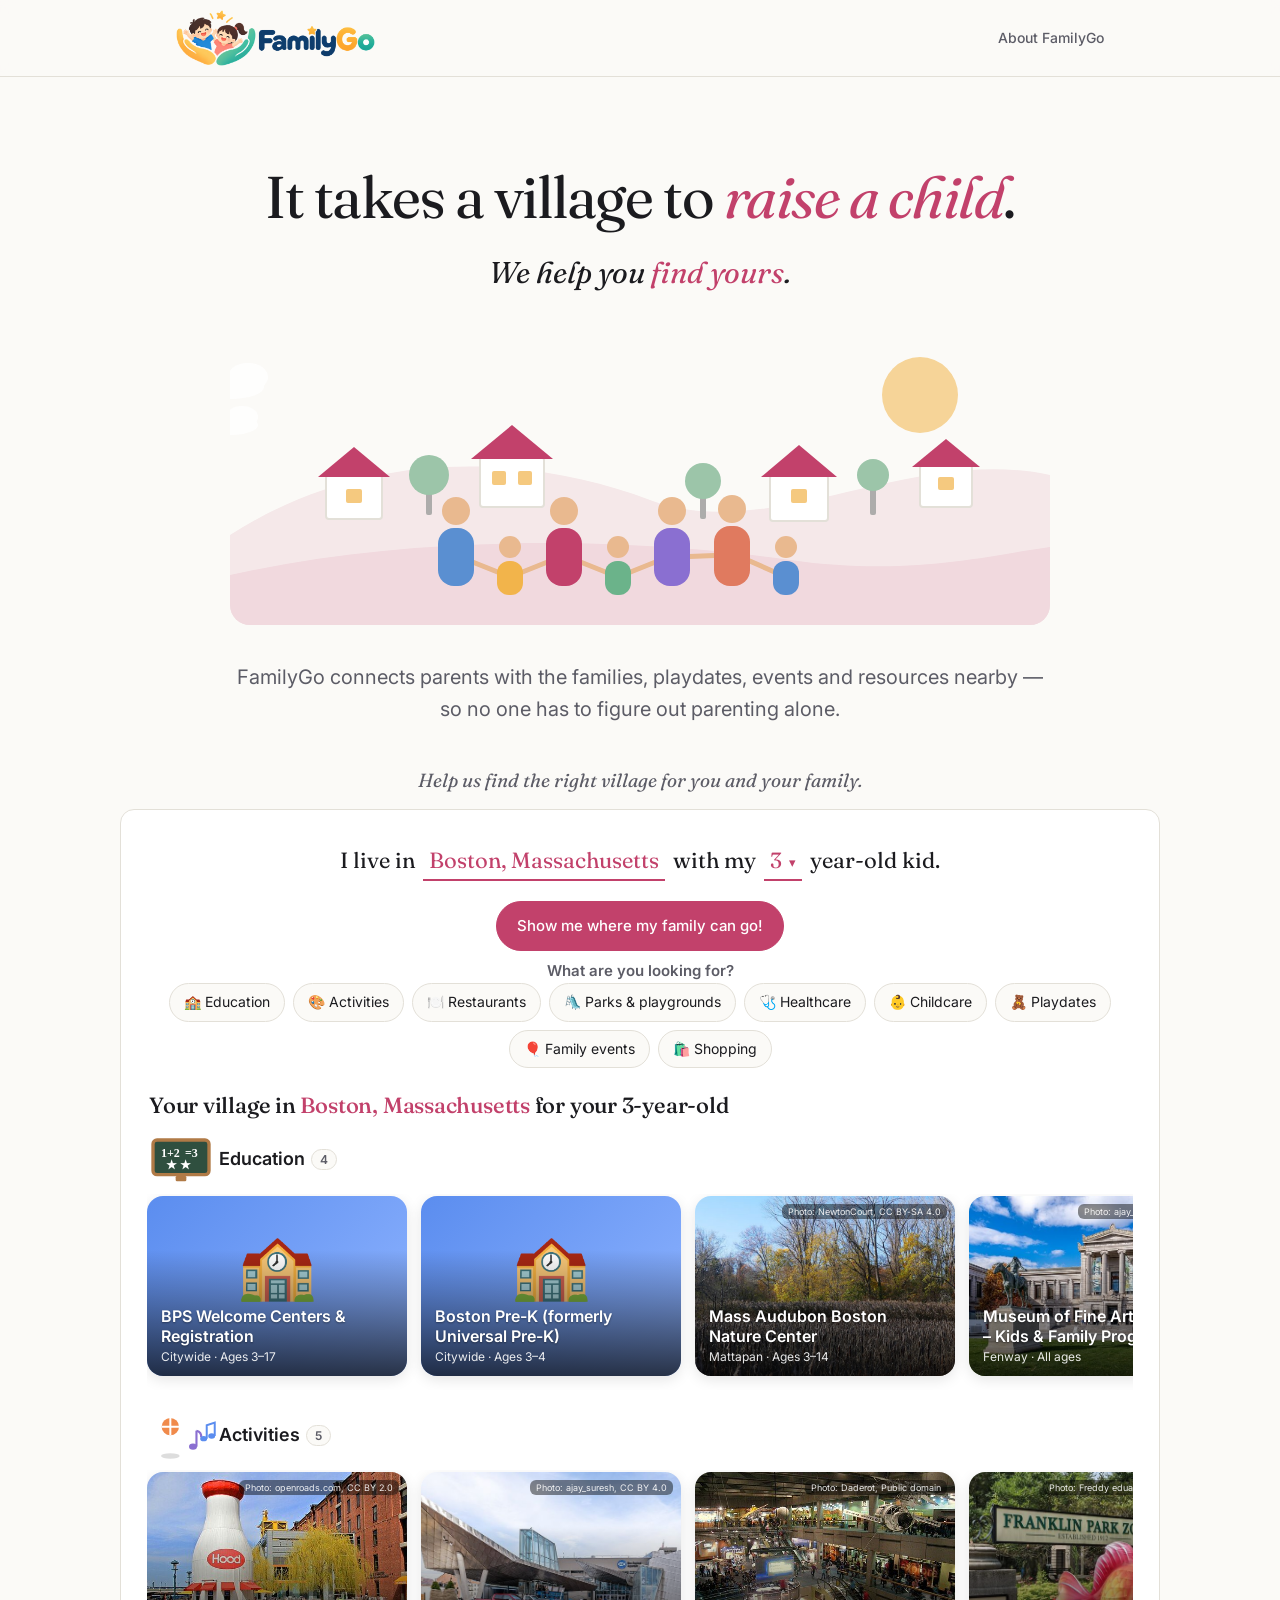
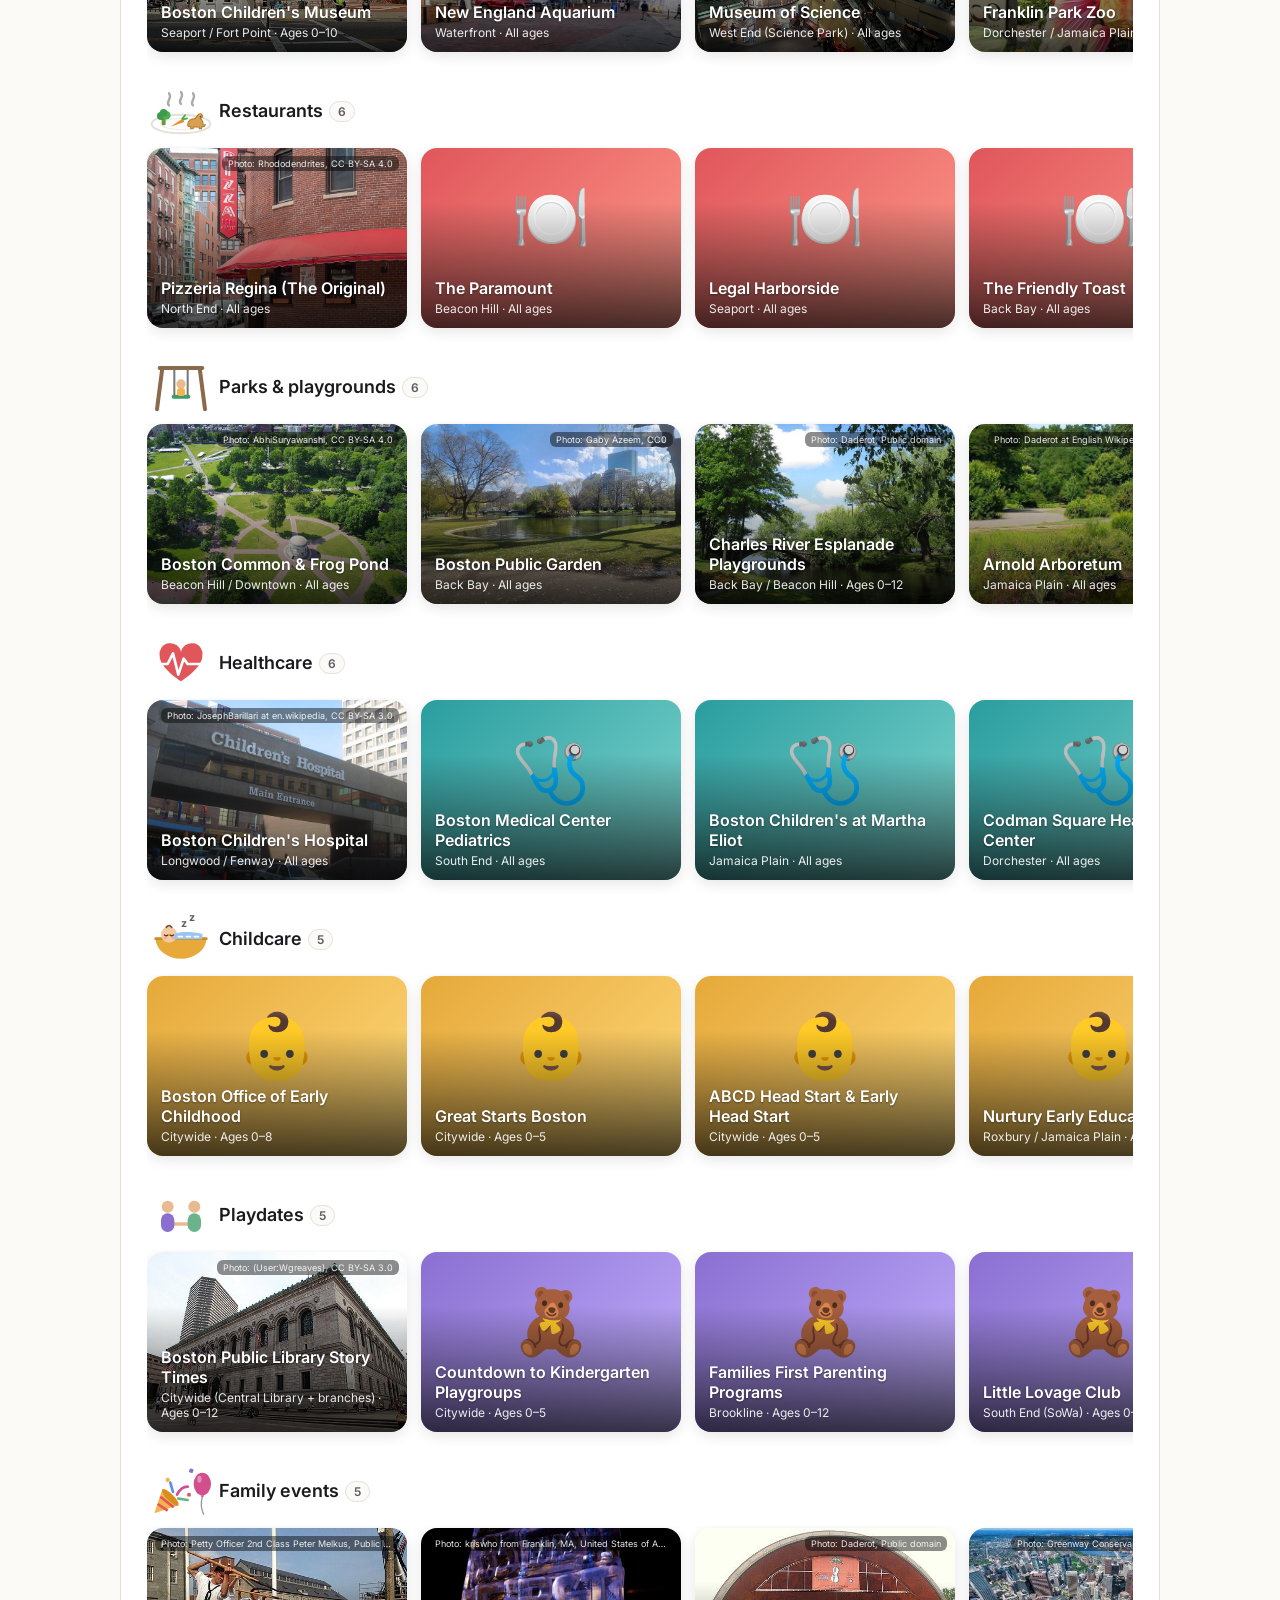
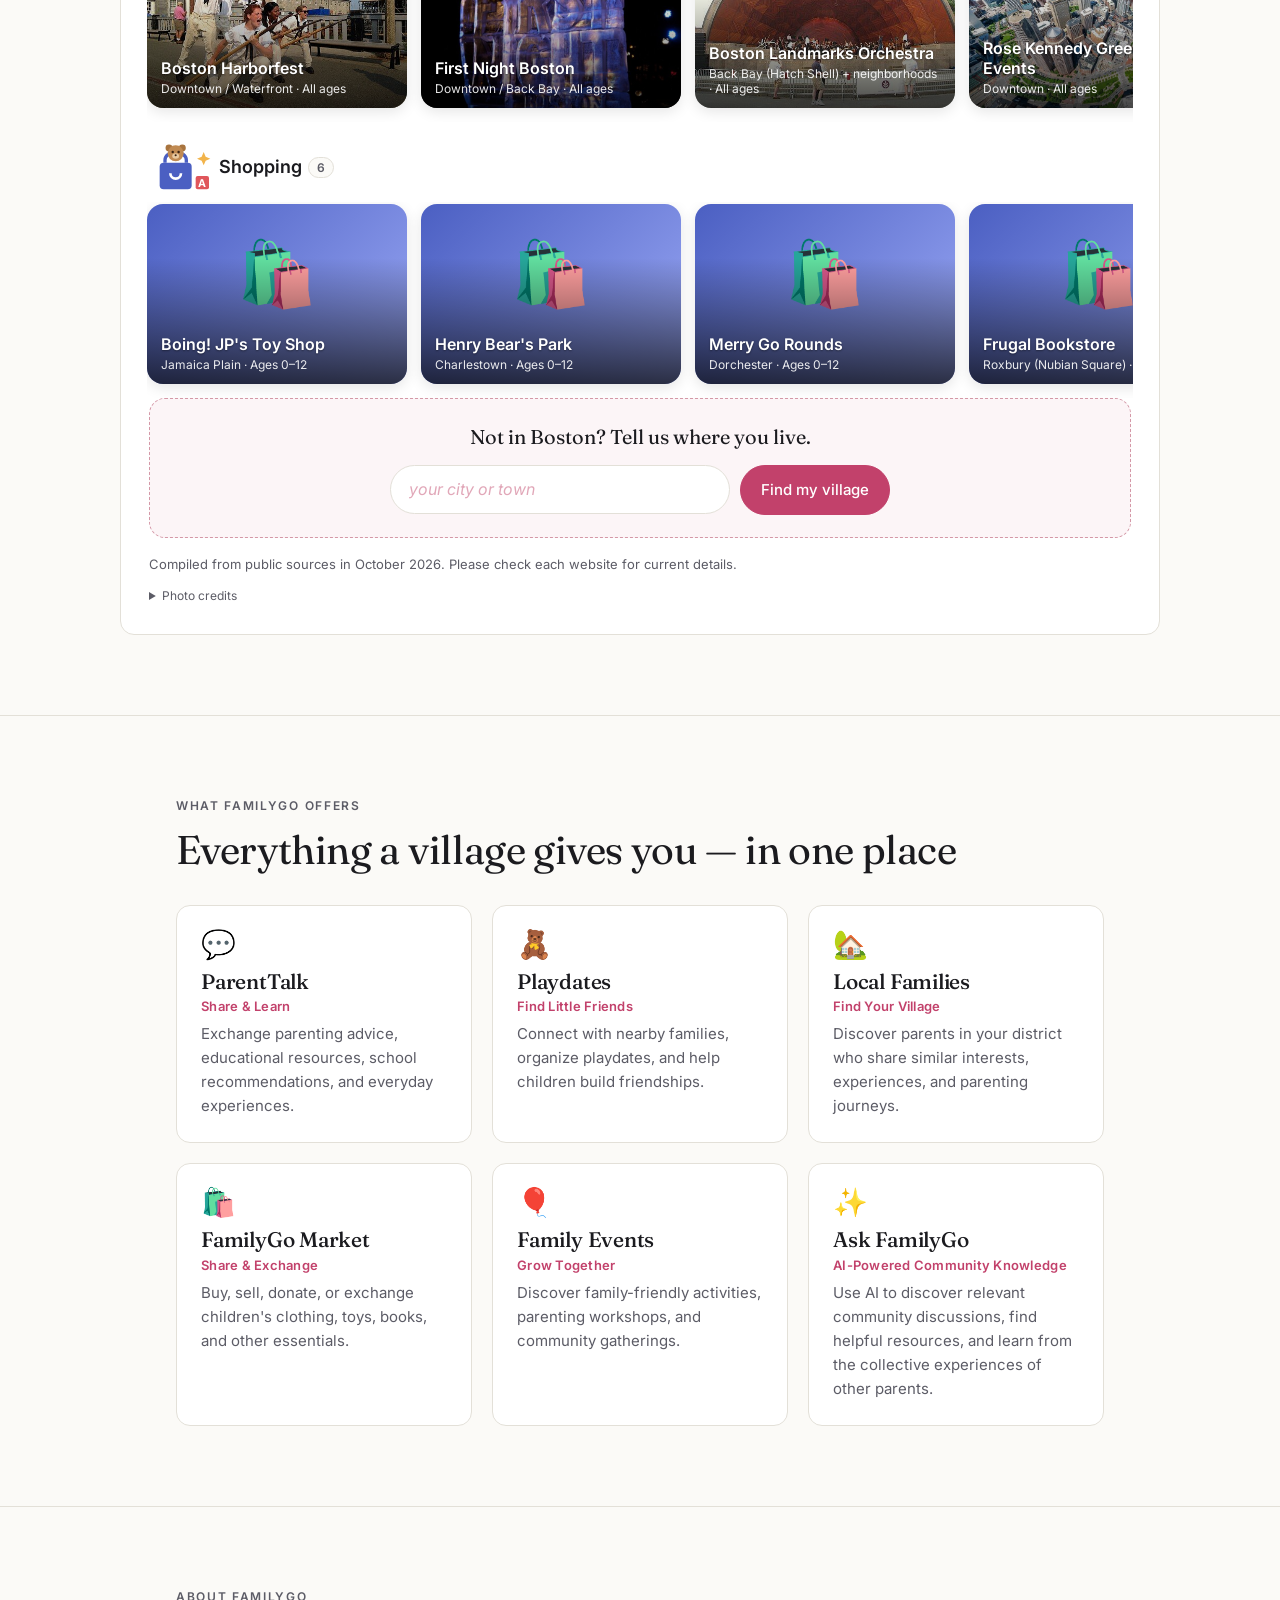
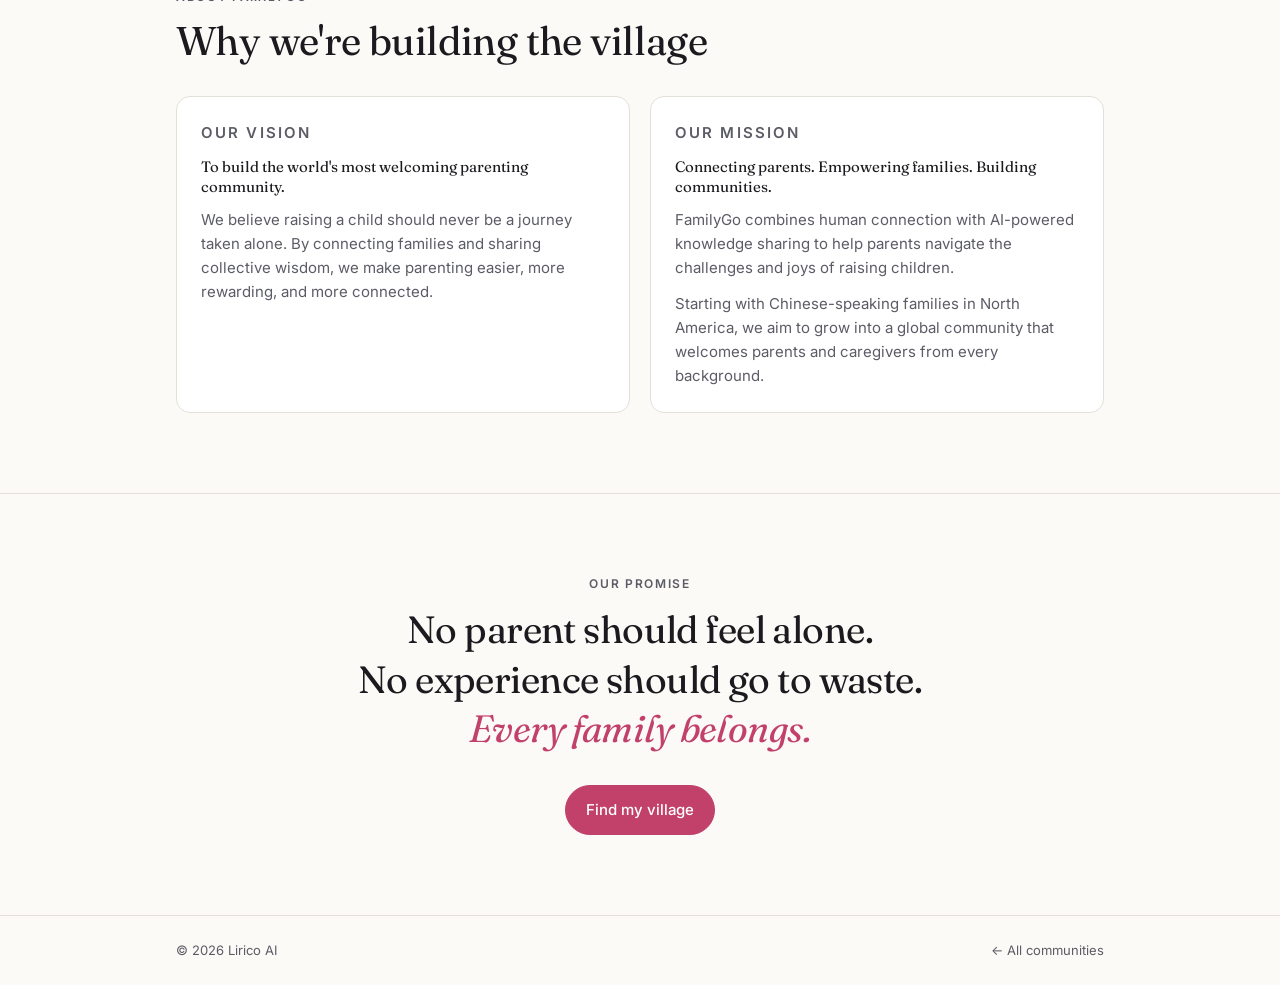
==== familygo.html @ 14790180 "update" ====
<!doctype html>
<html lang="en">
<head>
  <meta charset="utf-8">
  <meta name="viewport" content="width=device-width, initial-scale=1">
  <title>FamilyGo</title>
  <meta name="description" content="FamilyGo — it takes a village to raise a child. We help you find yours. Tell us your district and we'll show you every option nearby.">
  <link rel="preconnect" href="https://fonts.googleapis.com">
  <link rel="preconnect" href="https://fonts.gstatic.com" crossorigin>
  <link href="https://fonts.googleapis.com/css2?family=Fraunces:ital,opsz,wght@0,9..144,400;0,9..144,500;1,9..144,400&family=Inter:wght@400;500;600&display=swap" rel="stylesheet">
  <link rel="stylesheet" href="community.css">
  <style>
    :root { --accent: #c2416b; }
    @media (prefers-color-scheme: dark) { :root:not([data-theme="light"]) { --accent: #ff8fb1; } }
    :root[data-theme="dark"] { --accent: #ff8fb1; }

    /* FamilyGo logo is full color: no dark-mode invert; sit it on a light chip instead */
    .logo img { height: 56px; filter: none !important; }
    header .wrap { min-height: 76px; }
    @media (prefers-color-scheme: dark) {
      :root:not([data-theme="light"]) .logo img { background: #fbfaf7; border-radius: 10px; padding: 4px 8px; }
    }
    :root[data-theme="dark"] .logo img { background: #fbfaf7; border-radius: 10px; padding: 4px 8px; }

    .hero .wrap { max-width: 1100px; }
    .hero h1 { font-size: clamp(34px, 4.6vw, 62px); text-wrap: balance; }
    @media (min-width: 900px) { .hero h1 { white-space: nowrap; } }

    /* Original illustration: a village of families */
    .village { display: block; width: 100%; max-width: 820px; height: auto; margin: 8px auto 36px; border-radius: 20px; }
    .village .hill-back { fill: color-mix(in srgb, var(--accent) 10%, var(--bg)); }
    .village .hill-front { fill: color-mix(in srgb, var(--accent) 18%, var(--bg)); }
    .village .sun { fill: color-mix(in srgb, #f2b44b 55%, var(--bg)); }
    .village .wall { fill: var(--surface); stroke: var(--border); stroke-width: 2; }
    .village .roof { fill: var(--accent); }
    .village .window { fill: color-mix(in srgb, #f2b44b 70%, var(--bg)); }
    .village .trunk { fill: color-mix(in srgb, var(--text) 35%, var(--bg)); }
    .village .leaf { fill: color-mix(in srgb, #4f9a6a 55%, var(--bg)); }
    .village .skin { fill: #e9b98f; }
    .village .hand { stroke: #e9b98f; stroke-width: 5; stroke-linecap: round; fill: none; }
    .village .cloud { fill: var(--surface); opacity: .85; }

    /* Village animations */
    @media (prefers-reduced-motion: no-preference) {
      .village .person { animation: hop 2.8s ease-in-out infinite; animation-delay: calc(var(--i) * .18s); }
      .village .person.kid { animation-name: hop-kid; }
      .village .tree { transform-box: fill-box; transform-origin: 50% 100%; animation: sway 4s ease-in-out infinite alternate; animation-delay: var(--delay); }
      .village .sun { transform-box: fill-box; transform-origin: center; animation: glow 5s ease-in-out infinite alternate; }
      .village .cloud { animation: drift var(--dur) linear infinite; animation-delay: var(--delay); }
      .village .window { animation: twinkle 3.6s ease-in-out infinite; animation-delay: var(--delay); }
    }
    @keyframes hop     { 0%, 30%, 100% { transform: translateY(0); } 15% { transform: translateY(-6px); } }
    @keyframes hop-kid { 0%, 30%, 100% { transform: translateY(0); } 15% { transform: translateY(-10px); } }
    @keyframes sway    { from { transform: rotate(-3deg); } to { transform: rotate(3deg); } }
    @keyframes glow    { from { transform: scale(1); } to { transform: scale(1.08); } }
    @keyframes drift   { from { transform: translateX(880px); } to { transform: translateX(-60px); } }
    @keyframes twinkle { 0%, 100% { opacity: 1; } 50% { opacity: .55; } }
    .sub { font-style: italic; font-size: clamp(22px, 2.8vw, 30px); margin: 0 0 28px; }
    .sub em { color: var(--accent); }
    /* Lede breaks at the dash on wide screens, balanced wrapping on narrow ones */
    .hero .lede { max-width: none; }
    .hero .lede .line { display: block; }
    @media (min-width: 1000px) { .hero .lede .line { white-space: nowrap; } }
    @media (max-width: 999px) { .hero .lede { max-width: 36em; } .hero .lede .line { display: inline; } }

    /* District finder */
    #district { max-width: 1040px; margin: 40px auto 0; }
    .ask { font-style: italic; font-size: 19px; color: var(--muted); margin: 0 0 14px; }
    .finder { padding: 28px; text-align: left; }
    .finder form { text-align: center; margin: 0 0 8px; }
    /* "I live in ___ with my ___ year-old kid." */
    .sentence {
      display: flex; flex-wrap: wrap; justify-content: center; align-items: baseline; gap: 4px 8px;
      font-family: Fraunces, Georgia, serif; font-size: clamp(18px, 2vw, 22px); line-height: 1.7; margin: 4px 0 20px;
    }
    .sentence label { cursor: pointer; }
    .phrase { display: inline-flex; align-items: baseline; gap: 8px; white-space: nowrap; }
    .combo { position: relative; display: inline-block; max-width: 100%; }
    .finder input, .age-pick select {
      font: inherit; color: var(--accent); background: transparent; border: 0; border-bottom: 2px solid var(--accent);
      border-radius: 0; outline: none; padding: 0 6px; field-sizing: content; /* grow with the text where supported */
    }
    .finder input { min-width: 6ch; max-width: 100%; width: 9ch; text-align: center; }
    @supports (field-sizing: content) { .finder input { width: auto; } }
    .finder input::placeholder { color: color-mix(in srgb, var(--accent) 45%, var(--bg)); font-style: italic; }
    .finder input:focus, .age-pick select:focus { background: color-mix(in srgb, var(--accent) 8%, transparent); }
    .age-pick { position: relative; display: inline-flex; }
    .age-pick select { appearance: none; -webkit-appearance: none; cursor: pointer; padding-right: 20px; }
    .age-pick select option { color: var(--text); background: var(--surface); font-family: Inter, system-ui, sans-serif; font-size: 15px; }
    .age-pick::after { content: "▾"; position: absolute; right: 6px; top: 50%; transform: translateY(-50%); pointer-events: none; font-size: 13px; color: var(--accent); }
    .finder .hint { font-size: 13px; color: var(--muted); margin: 0; }
    .chips-label { font-size: 14px; font-weight: 600; margin: 20px 0 10px; text-align: center; }
    .chips { display: flex; flex-wrap: wrap; justify-content: center; gap: 8px; margin: 0 0 16px; }
    .chip {
      font: inherit; font-size: 14px; color: var(--text); cursor: pointer;
      background: var(--bg); border: 1px solid var(--border); border-radius: 999px; padding: 7px 14px;
    }
    .chip:hover { border-color: var(--accent); }
    .chip[aria-pressed="true"] { background: var(--accent); border-color: var(--accent); color: var(--accent-ink); }

    /* City suggestions */
    .suggest {
      position: absolute; z-index: 5; top: calc(100% + 6px); left: 50%; transform: translateX(-50%);
      width: min(340px, 86vw); text-align: left; line-height: 1.3; font-family: Inter, system-ui, sans-serif; font-size: 15px;
      background: var(--surface); border: 1px solid var(--border); border-radius: 14px;
      box-shadow: 0 10px 30px rgba(0,0,0,.08); overflow: hidden;
    }
    .suggest ul { list-style: none; margin: 0; padding: 6px; max-height: 300px; overflow-y: auto; }
    .suggest li { padding: 9px 12px; border-radius: 10px; cursor: pointer; line-height: 1.3; }
    .suggest li b { display: block; font-weight: 600; font-size: 15px; }
    .suggest li span { font-size: 13px; color: var(--muted); }
    .suggest li[aria-selected="true"], .suggest li:hover { background: color-mix(in srgb, var(--accent) 10%, transparent); }
    .suggest .empty { color: var(--muted); font-size: 14px; cursor: default; }
    .suggest .empty:hover { background: none; }
    .suggest .credit { display: block; margin: 0; padding: 6px 14px 8px; font-size: 11px; color: var(--muted); border-top: 1px solid var(--border); }
    .suggest .credit a { color: inherit; }
    .results { margin-top: 24px; display: none; }
    .results.on { display: block; }
    .results h3 { margin: 0 0 16px; font-size: 22px; font-weight: 500; }
    .results h3 b { color: var(--accent); font-weight: 500; }
    .options { display: grid; grid-template-columns: minmax(0, 1fr); gap: 22px; }

    /* Category rows that scroll sideways */
    .rail-row h4 { margin: 0 0 10px; font-size: 18px; font-weight: 600; display: flex; align-items: center; gap: 6px; }
    .rail-row h4 em { font-style: normal; }
    .rail-row h4 .anim { display: inline-flex; }
    .anim svg { width: 64px; height: 48px; overflow: visible; }
    .anim .chalk { font: 700 9px/1 "Comic Sans MS", "Chalkboard", cursive; fill: #fff; }
    .anim .zz { font: 700 8px/1 Inter, sans-serif; fill: var(--muted); }
    @media (prefers-reduced-motion: no-preference) {
      .anim .chalk { animation: chalk 4s infinite; }
      .anim .c2 { animation-delay: .8s; } .anim .c3 { animation-delay: 1.6s; }
      .anim .ball { animation: bounce 1s cubic-bezier(.5,0,.5,1) infinite; transform-box: fill-box; transform-origin: 50% 100%; }
      .anim .shadow { animation: shadow 1s cubic-bezier(.5,0,.5,1) infinite; transform-box: fill-box; transform-origin: center; }
      .anim .note { animation: notes 2.4s ease-out infinite; } .anim .n2 { animation-delay: 1.2s; }
      .anim .food { animation: wiggle 1.8s ease-in-out infinite; transform-box: fill-box; transform-origin: 50% 100%; }
      .anim .carrot { animation-delay: .3s; } .anim .dino { animation-delay: .6s; }
      .anim .steam { animation: steam 2.4s ease-out infinite; } .anim .s2 { animation-delay: .8s; } .anim .s3 { animation-delay: 1.6s; }
      .anim .swing { animation: swing 2s ease-in-out infinite alternate; transform-origin: 24px 3px; }
      .anim .heart { animation: beat 1.2s ease-in-out infinite; transform-box: fill-box; transform-origin: center; }
      .anim .ecg { stroke-dasharray: 70; animation: ecg 1.2s linear infinite; }
      .anim .cradle { animation: rock 2.4s ease-in-out infinite alternate; transform-origin: 24px 30px; }
      .anim .zz { animation: zz 2.4s ease-out infinite; } .anim .z2 { animation-delay: 1.2s; }
      .anim .kid { animation: hop 1.2s ease-in-out infinite; } .anim .k2 { animation-delay: .6s; }
      .anim .balloon { animation: float 3s ease-in-out infinite alternate; transform-box: fill-box; transform-origin: 50% 100%; }
      .anim .popper { animation: pop 2.2s ease-in-out infinite; transform-origin: 6px 32px; }
      .anim .pc { animation: burst 2.2s ease-out infinite; transform-box: fill-box; transform-origin: center; }
      .anim .p2, .anim .p5 { animation-delay: .05s; } .anim .p3, .anim .p6 { animation-delay: .1s; }
      .anim .bag { animation: sway 1.6s ease-in-out infinite alternate; transform-origin: 20px 6px; }
      .anim .teddy { animation: peek 2.4s ease-in-out infinite; }
      .anim .block { animation: hop 1.6s ease-in-out infinite; animation-delay: .4s; }
      .anim .spark { animation: sparkle 1.6s ease-in-out infinite; transform-box: fill-box; transform-origin: center; }
    }
    @keyframes chalk   { 0%, 8% { opacity: 0; } 18%, 80% { opacity: 1; } 92%, 100% { opacity: 0; } }
    @keyframes bounce  { 0%, 100% { transform: translateY(14px) scale(1.12, .88); } 50% { transform: translateY(0) scale(1); } }
    @keyframes shadow  { 0%, 100% { transform: scaleX(1); opacity: .9; } 50% { transform: scaleX(.55); opacity: .4; } }
    @keyframes notes   { 0% { transform: translateY(4px); opacity: 0; } 25% { opacity: 1; } 100% { transform: translate(3px, -8px) rotate(10deg); opacity: 0; } }
    @keyframes wiggle  { 0%, 100% { transform: translateY(0) rotate(0); } 25% { transform: translateY(-2px) rotate(-6deg); } 50% { transform: translateY(0) rotate(0); } 75% { transform: translateY(-1px) rotate(5deg); } }
    @keyframes steam   { 0% { transform: translateY(4px); opacity: 0; } 30% { opacity: 1; } 100% { transform: translateY(-6px); opacity: 0; } }
    @keyframes swing   { from { transform: rotate(-28deg); } to { transform: rotate(28deg); } }
    @keyframes beat    { 0%, 100% { transform: scale(1); } 15% { transform: scale(1.12); } 30% { transform: scale(.97); } 45% { transform: scale(1.08); } }
    @keyframes ecg     { from { stroke-dashoffset: 70; } to { stroke-dashoffset: -70; } }
    @keyframes rock    { from { transform: rotate(-9deg); } to { transform: rotate(9deg); } }
    @keyframes zz      { 0% { transform: translate(0, 4px); opacity: 0; } 30% { opacity: 1; } 100% { transform: translate(3px, -4px); opacity: 0; } }
    @keyframes float   { from { transform: translateY(2px) rotate(-6deg); } to { transform: translateY(-3px) rotate(6deg); } }
    @keyframes sway    { from { transform: rotate(-8deg); } to { transform: rotate(8deg); } }
    @keyframes pop     { 0%, 55%, 100% { transform: rotate(0); } 62% { transform: rotate(-10deg) scale(1.05); } 72% { transform: rotate(3deg); } }
    @keyframes burst   { 0%, 58% { opacity: 0; transform: translate(-4px, 4px) scale(.3); } 66% { opacity: 1; transform: translate(0, 0) scale(1.1); } 90% { opacity: 1; transform: translate(1px, -1px) scale(1); } 100% { opacity: 0; } }
    @keyframes peek    { 0%, 100% { transform: translateY(2px); } 35%, 70% { transform: translateY(-1px); } }
    @keyframes sparkle { 0%, 100% { transform: scale(.4); opacity: .3; } 50% { transform: scale(1.1); opacity: 1; } }
    .rail-row h4 small { font-size: 12px; font-weight: 600; color: var(--muted); background: var(--bg); border: 1px solid var(--border); border-radius: 999px; padding: 0 8px; }
    .rail {
      display: grid; grid-auto-flow: column; grid-auto-columns: 260px; gap: 14px;
      overflow-x: auto; scroll-snap-type: x mandatory; padding: 2px 2px 14px; margin: 0 -2px;
      scrollbar-width: thin; scrollbar-color: color-mix(in srgb, var(--muted) 35%, transparent) transparent;
    }
    .rail::-webkit-scrollbar { height: 8px; }
    .rail::-webkit-scrollbar-thumb { background: color-mix(in srgb, var(--muted) 35%, transparent); border-radius: 999px; }
    .tile {
      position: relative; display: block; height: 180px; border-radius: 16px; overflow: hidden; scroll-snap-align: start;
      color: #fff; text-decoration: none; box-shadow: 0 4px 14px rgba(0,0,0,.10);
    }
    .tile .cover { position: absolute; inset: 0; background: center / cover no-repeat; transition: transform .35s ease; }
    a.tile:hover .cover { transform: scale(1.05); }
    a.tile:focus-visible { outline: 3px solid var(--accent); outline-offset: 2px; }
    .tile::after { content: ""; position: absolute; inset: 0; background: linear-gradient(to top, rgba(0,0,0,.72) 0%, rgba(0,0,0,.25) 45%, rgba(0,0,0,0) 70%); }
    .tile .cap { position: absolute; z-index: 1; left: 14px; right: 14px; bottom: 12px; line-height: 1.25; }
    .tile .cap b { display: block; font-size: 16px; font-weight: 600; text-shadow: 0 1px 2px rgba(0,0,0,.4); }
    .tile .cap span { display: block; font-size: 12px; opacity: .9; margin-top: 3px; }
    .tile .credit {
      position: absolute; z-index: 1; top: 8px; right: 8px; max-width: calc(100% - 16px);
      font-size: 9px; line-height: 1.3; padding: 2px 6px; border-radius: 6px; background: rgba(0,0,0,.45); color: rgba(255,255,255,.9);
      white-space: nowrap; overflow: hidden; text-overflow: ellipsis;
    }
    /* Drawn covers for places without a free photo */
    .cover.art { display: grid; place-items: center; font-size: 64px; padding-bottom: 40px; }
    .cover.art-education { background: linear-gradient(135deg, #5b8def, #8fb4ff); }
    .cover.art-activities { background: linear-gradient(135deg, #f08a4b, #ffc27a); }
    .cover.art-restaurants { background: linear-gradient(135deg, #e0565b, #ff9a8b); }
    .cover.art-parks { background: linear-gradient(135deg, #3f9b6a, #8fd19e); }
    .cover.art-healthcare { background: linear-gradient(135deg, #2a9d9f, #7fd6cf); }
    .cover.art-childcare { background: linear-gradient(135deg, #e6a93a, #ffd97a); }
    .cover.art-playdates { background: linear-gradient(135deg, #8a6fd1, #c3b1ff); }
    .cover.art-events { background: linear-gradient(135deg, #d14f8a, #ff9cc6); }
    .cover.art-shopping { background: linear-gradient(135deg, #4b5fc2, #9aa8f5); }

    .where { margin: 28px 0 8px; padding: 22px; text-align: center; border: 1px dashed color-mix(in srgb, var(--accent) 45%, var(--border)); border-radius: 16px; background: color-mix(in srgb, var(--accent) 5%, transparent); }
    .where-q { display: block; font-size: 20px; margin: 0 0 12px; }
    .where-row { display: flex; gap: 10px; justify-content: center; flex-wrap: wrap; }
    .where .combo { flex: 0 1 340px; }
    .where input {
      width: 100%; field-sizing: fixed; font: inherit; font-size: 16px; color: var(--text); text-align: left;
      background: var(--surface); border: 1px solid var(--border); border-radius: 999px; padding: 11px 18px; border-bottom: 1px solid var(--border);
    }
    .where input:focus { outline: 2px solid var(--accent); outline-offset: 1px; background: var(--surface); }
    .photo-credits { margin-top: 12px; font-size: 12px; color: var(--muted); }
    .photo-credits summary { cursor: pointer; }
    .photo-credits p { margin: 8px 0 4px; }
    .photo-credits ul { margin: 0; padding-left: 18px; }
    .photo-credits a { color: inherit; }
    .option { display: flex; gap: 12px; align-items: flex-start; padding: 14px 16px; background: var(--bg); border: 1px solid var(--border); border-radius: 12px; }
    .option .emoji { font-size: 22px; line-height: 1.2; }
    .option b { display: block; font-size: 15px; }
    .option span.d { font-size: 13px; color: var(--muted); }
    a.place { text-decoration: none; color: inherit; }
    a.place:hover { border-color: var(--accent); }
    .place .meta { display: block; font-size: 12px; font-weight: 600; color: var(--accent); margin: 2px 0 4px; }
    .place .d { display: block; line-height: 1.45; }
    .empty-note { grid-column: 1 / -1; color: var(--muted); font-size: 14px; margin: 0; }
    .results .note { font-size: 13px; color: var(--muted); margin: 16px 0 0; }

    .offers .emoji { font-size: 28px; line-height: 1; display: block; margin-bottom: 10px; }
    .offers h3 small { display: block; font-family: Inter, system-ui, sans-serif; font-size: 13px; font-weight: 600; color: var(--accent); letter-spacing: .02em; margin-top: 4px; }

    .split { display: grid; grid-template-columns: 1fr 1fr; gap: 20px; }
    @media (max-width: 760px) { .split { grid-template-columns: 1fr; } }
    .split .card p + p { margin-top: 12px; }
    .statement { font-family: Fraunces, Georgia, serif; font-size: 22px; line-height: 1.3; color: var(--text) !important; margin-bottom: 12px !important; }

    .promise { font-size: clamp(26px, 3.6vw, 38px); line-height: 1.3; max-width: 24ch; margin: 0 auto 32px; }
    .promise span { display: block; }
    .promise em { color: var(--accent); }
  </style>
</head>
<body>
  <header>
    <div class="wrap">
      <a class="logo" href="familygo.html"><img src="familygo-logo-nav.png" alt="FamilyGo"></a>
      <a class="back" href="#about">About FamilyGo</a>
    </div>
  </header>

  <main>
    <section class="hero">
      <div class="wrap">
        <h1 class="serif">It takes a village to <em>raise a child</em>.</h1>
        <p class="sub serif">We help you <em>find yours</em>.</p>
        <svg class="village" viewBox="0 0 820 300" role="img" aria-label="Illustration of families holding hands in front of a small village">
          <circle class="sun" cx="690" cy="70" r="38"/>
          <!-- Clouds drift across the sky -->
          <g class="cloud" style="--dur: 48s; --delay: -10s">
            <ellipse cx="0" cy="62" rx="34" ry="12"/><ellipse cx="18" cy="52" rx="20" ry="14"/><ellipse cx="-14" cy="56" rx="16" ry="10"/>
          </g>
          <g class="cloud" style="--dur: 64s; --delay: -38s">
            <ellipse cx="0" cy="100" rx="28" ry="10"/><ellipse cx="12" cy="92" rx="16" ry="11"/>
          </g>
          <path class="hill-back" d="M0 210 C140 120 300 130 420 175 C540 220 680 120 820 150 L820 300 L0 300 Z"/>
          <!-- Houses -->
          <g>
            <rect class="wall" x="96" y="150" width="56" height="44" rx="3"/>
            <path class="roof" d="M88 152 L124 122 L160 152 Z"/>
            <rect class="window" style="--delay: 0s" x="116" y="164" width="16" height="14" rx="2"/>
          </g>
          <g>
            <rect class="wall" x="250" y="132" width="64" height="50" rx="3"/>
            <path class="roof" d="M241 134 L282 100 L323 134 Z"/>
            <rect class="window" style="--delay: 1.3s" x="262" y="146" width="14" height="14" rx="2"/>
            <rect class="window" style="--delay: 2.1s" x="288" y="146" width="14" height="14" rx="2"/>
          </g>
          <g>
            <rect class="wall" x="540" y="150" width="58" height="46" rx="3"/>
            <path class="roof" d="M531 152 L569 120 L607 152 Z"/>
            <rect class="window" style="--delay: .7s" x="561" y="164" width="16" height="14" rx="2"/>
          </g>
          <g>
            <rect class="wall" x="690" y="140" width="52" height="42" rx="3"/>
            <path class="roof" d="M682 142 L716 114 L750 142 Z"/>
            <rect class="window" style="--delay: 2.8s" x="708" y="152" width="16" height="13" rx="2"/>
          </g>
          <!-- Trees sway from the base of the trunk -->
          <g class="tree" style="--delay: 0s"><rect class="trunk" x="196" y="160" width="6" height="30" rx="2"/><circle class="leaf" cx="199" cy="150" r="20"/></g>
          <g class="tree" style="--delay: -1.2s"><rect class="trunk" x="470" y="166" width="6" height="28" rx="2"/><circle class="leaf" cx="473" cy="156" r="18"/></g>
          <g class="tree" style="--delay: -2.1s"><rect class="trunk" x="640" y="160" width="6" height="30" rx="2"/><circle class="leaf" cx="643" cy="150" r="16"/></g>
          <path class="hill-front" d="M0 250 C200 205 420 215 560 235 C680 252 760 230 820 222 L820 300 L0 300 Z"/>
          <!-- Families holding hands: a wave passes along the row.
               Hand lines run deep into each body so they stay attached while people hop. -->
          <g>
            <path class="hand" d="M230 232 L280 252 M280 252 L330 232 M338 232 L388 252 M388 252 L438 232 M446 232 L498 230 M506 230 L556 252"/>
            <g class="person" style="--i: 0"><circle class="skin" cx="226" cy="186" r="14"/><rect x="208" y="203" width="36" height="58" rx="16" fill="#5a8fd1"/></g>
            <g class="person kid" style="--i: 1"><circle class="skin" cx="280" cy="222" r="11"/><rect x="267" y="236" width="26" height="34" rx="12" fill="#f2b44b"/></g>
            <g class="person" style="--i: 2"><circle class="skin" cx="334" cy="186" r="14"/><rect x="316" y="203" width="36" height="58" rx="16" fill="var(--accent)"/></g>
            <g class="person kid" style="--i: 3"><circle class="skin" cx="388" cy="222" r="11"/><rect x="375" y="236" width="26" height="34" rx="12" fill="#6bb38a"/></g>
            <g class="person" style="--i: 4"><circle class="skin" cx="442" cy="186" r="14"/><rect x="424" y="203" width="36" height="58" rx="16" fill="#8a6fd1"/></g>
            <g class="person" style="--i: 5"><circle class="skin" cx="502" cy="184" r="14"/><rect x="484" y="201" width="36" height="60" rx="16" fill="#e07a5f"/></g>
            <g class="person kid" style="--i: 6"><circle class="skin" cx="556" cy="222" r="11"/><rect x="543" y="236" width="26" height="34" rx="12" fill="#5a8fd1"/></g>
          </g>
        </svg>
        <p class="lede"><span class="line">FamilyGo connects parents with the families, playdates, events and resources nearby —</span> <span class="line">so no one has to figure out parenting alone.</span></p>
        <div id="district">
          <p class="ask serif">Help us find the right village for you and your family.</p>
        <div class="card finder">
          <form id="finder-form">
            <div class="sentence">
              <label for="district-input">I live in</label>
              <span class="combo">
                <input id="district-input" type="text" placeholder="your city" autocomplete="off" required
                       role="combobox" aria-autocomplete="list" aria-expanded="false" aria-controls="city-list">
                <span class="suggest" id="suggest" hidden>
                  <ul id="city-list" role="listbox" aria-label="Matching places"></ul>
                  <span class="credit">Places © <a href="https://www.openstreetmap.org/copyright" target="_blank" rel="noopener">OpenStreetMap</a> contributors</span>
                </span>
              </span>
              <span class="phrase">
              <label for="kid-age">with my</label>
              <span class="age-pick" id="age-field">
                <select id="kid-age">
                  <option value="">X</option>
                  <option value="0">under 1</option>
                  <option>1</option><option>2</option><option>3</option><option>4</option><option>5</option><option>6</option>
                  <option>7</option><option>8</option><option>9</option><option>10</option><option>11</option><option>12</option>
                  <option>13</option><option>14</option><option>15</option><option>16</option><option>17</option>
                </select>
              </span>
              <span>year-old kid.</span>
              </span>
            </div>
            <button class="btn primary" type="submit">Show me where my family can go!</button>
          </form>
          <p class="chips-label">What are you looking for?</p>
          <div class="chips" id="chips" role="group" aria-label="What are you looking for?">
            <button type="button" class="chip" data-tag="education" aria-pressed="false">🏫 Education</button>
            <button type="button" class="chip" data-tag="activities" aria-pressed="false">🎨 Activities</button>
            <button type="button" class="chip" data-tag="restaurants" aria-pressed="false">🍽️ Restaurants</button>
            <button type="button" class="chip" data-tag="parks" aria-pressed="false">🛝 Parks &amp; playgrounds</button>
            <button type="button" class="chip" data-tag="healthcare" aria-pressed="false">🩺 Healthcare</button>
            <button type="button" class="chip" data-tag="childcare" aria-pressed="false">👶 Childcare</button>
            <button type="button" class="chip" data-tag="playdates" aria-pressed="false">🧸 Playdates</button>
            <button type="button" class="chip" data-tag="events" aria-pressed="false">🎈 Family events</button>
            <button type="button" class="chip" data-tag="shopping" aria-pressed="false">🛍️ Shopping</button>
          </div>
          <div class="results" id="results" aria-live="polite">
            <h3 class="serif">Your village in <b id="district-name"></b><span id="age-note"></span></h3>
            <div class="options" id="options"></div>
            <form class="where" id="where-form">
              <label class="where-q serif" for="where-input" id="where-q">Not in Boston? Tell us where you live.</label>
              <div class="where-row">
                <span class="combo">
                  <input id="where-input" type="text" placeholder="your city or town" autocomplete="off" required
                         role="combobox" aria-autocomplete="list" aria-expanded="false" aria-controls="where-list">
                  <span class="suggest" id="where-suggest" hidden>
                    <ul id="where-list" role="listbox" aria-label="Matching places"></ul>
                    <span class="credit">Places © <a href="https://www.openstreetmap.org/copyright" target="_blank" rel="noopener">OpenStreetMap</a> contributors</span>
                  </span>
                </span>
                <button class="btn primary" type="submit">Find my village</button>
              </div>
            </form>
            <p class="note" id="results-note"></p>
            <details class="photo-credits" id="photo-credits" hidden>
              <summary>Photo credits</summary>
              <p>Cover photos are freely licensed images from Wikimedia Commons, shown with their authors and licenses.</p>
              <ul></ul>
            </details>
          </div>
        </div>
        </div>
      </div>
    </section>

    <section class="block" id="offers">
      <div class="wrap">
        <p class="label">What FamilyGo offers</p>
        <h2 class="serif">Everything a village gives you — in one place</h2>
        <div class="grid offers">
          <article class="card"><span class="emoji" aria-hidden="true">💬</span><h3 class="serif">ParentTalk<small>Share &amp; Learn</small></h3><p>Exchange parenting advice, educational resources, school recommendations, and everyday experiences.</p></article>
          <article class="card"><span class="emoji" aria-hidden="true">🧸</span><h3 class="serif">Playdates<small>Find Little Friends</small></h3><p>Connect with nearby families, organize playdates, and help children build friendships.</p></article>
          <article class="card"><span class="emoji" aria-hidden="true">🏡</span><h3 class="serif">Local Families<small>Find Your Village</small></h3><p>Discover parents in your district who share similar interests, experiences, and parenting journeys.</p></article>
          <article class="card"><span class="emoji" aria-hidden="true">🛍️</span><h3 class="serif">FamilyGo Market<small>Share &amp; Exchange</small></h3><p>Buy, sell, donate, or exchange children's clothing, toys, books, and other essentials.</p></article>
          <article class="card"><span class="emoji" aria-hidden="true">🎈</span><h3 class="serif">Family Events<small>Grow Together</small></h3><p>Discover family-friendly activities, parenting workshops, and community gatherings.</p></article>
          <article class="card"><span class="emoji" aria-hidden="true">✨</span><h3 class="serif">Ask FamilyGo<small>AI-Powered Community Knowledge</small></h3><p>Use AI to discover relevant community discussions, find helpful resources, and learn from the collective experiences of other parents.</p></article>
        </div>
      </div>
    </section>

    <section class="block" id="about">
      <div class="wrap">
        <p class="label">About FamilyGo</p>
        <h2 class="serif">Why we're building the village</h2>
        <div class="split">
          <article class="card">
            <p class="label">Our vision</p>
            <p class="statement">To build the world's most welcoming parenting community.</p>
            <p>We believe raising a child should never be a journey taken alone. By connecting families and sharing collective wisdom, we make parenting easier, more rewarding, and more connected.</p>
          </article>
          <article class="card">
            <p class="label">Our mission</p>
            <p class="statement">Connecting parents. Empowering families. Building communities.</p>
            <p>FamilyGo combines human connection with AI-powered knowledge sharing to help parents navigate the challenges and joys of raising children.</p>
            <p>Starting with Chinese-speaking families in North America, we aim to grow into a global community that welcomes parents and caregivers from every background.</p>
          </article>
        </div>
      </div>
    </section>

    <section class="block closing">
      <div class="wrap">
        <p class="label">Our promise</p>
        <h2 class="serif promise">
          <span>No parent should feel alone.</span>
          <span>No experience should go to waste.</span>
          <span><em>Every family belongs.</em></span>
        </h2>
        <a class="btn primary" href="#district">Find my village</a>
      </div>
    </section>
  </main>

  <footer>
    <div class="wrap">
      <span>© <span id="y">2026</span> Lirico AI</span>
      <a href="index.html#communities">← All communities</a>
    </div>
  </footer>
  <script src="data/boston.js"></script>
  <script>
    document.getElementById('y').textContent = new Date().getFullYear();
    const OPTIONS = [
      { tag: 'education',   emoji: '🏫', title: 'Schools & preschools',     desc: 'Recommendations from local parents' },
      { tag: 'education',   emoji: '📚', title: 'Tutoring & classes',       desc: 'Language, music, STEM and more' },
      { tag: 'activities',  emoji: '🎨', title: "Kids' classes",            desc: 'Art, swimming, sports and dance' },
      { tag: 'activities',  emoji: '🏕️', title: 'Weekend activities',       desc: 'Things to do together this weekend' },
      { tag: 'restaurants', emoji: '🍽️', title: 'Kid-friendly restaurants', desc: "High chairs, kids' menus, room for strollers" },
      { tag: 'restaurants', emoji: '🧁', title: 'Family cafés',             desc: 'Play corners and parent-friendly spots' },
      { tag: 'parks',       emoji: '🛝', title: 'Playgrounds',              desc: 'Rated by local parents' },
      { tag: 'parks',       emoji: '🌳', title: 'Parks & trails',           desc: 'Stroller-friendly walks nearby' },
      { tag: 'healthcare',  emoji: '🩺', title: 'Pediatricians',            desc: 'Doctors other parents trust' },
      { tag: 'healthcare',  emoji: '🦷', title: 'Dentists & specialists',   desc: 'Kid-friendly care, reviewed by parents' },
      { tag: 'childcare',   emoji: '👶', title: 'Daycare',                  desc: 'Trusted childcare centers nearby' },
      { tag: 'childcare',   emoji: '🧑‍🍼', title: 'Babysitters & nannies', desc: 'Recommended by families you know' },
      { tag: 'playdates',   emoji: '🧸', title: 'Playdates',                desc: 'Meetups at parks and libraries' },
      { tag: 'playdates',   emoji: '🏡', title: 'Local families',           desc: 'Parents nearby with kids the same age' },
      { tag: 'events',      emoji: '🎈', title: 'Family events',            desc: 'Festivals, workshops and gatherings' },
      { tag: 'events',      emoji: '📖', title: 'Story times',              desc: 'Libraries and bookstores near you' },
      { tag: 'shopping',    emoji: '🛍️', title: 'FamilyGo Market',          desc: 'Clothes, toys and gear from neighbors' },
      { tag: 'shopping',    emoji: '🧺', title: "Kids' stores",             desc: 'Local shops parents recommend' },
    ];
    const chips = [...document.querySelectorAll('.chip')];
    const optionsEl = document.getElementById('options');
    const resultsEl = document.getElementById('results');

    const TAG_EMOJI = { education: '🏫', activities: '🎨', restaurants: '🍽️', parks: '🛝', healthcare: '🩺',
                        childcare: '👶', playdates: '🧸', events: '🎈', shopping: '🛍️' };
    const noteEl = document.getElementById('results-note');

    // Real listings exist for Boston, MA (data/boston.js); other places get the generic preview.
    function isBoston(place) {
      const [city, ...rest] = place.toLowerCase().split(',').map(t => t.trim());
      const region = rest.join(' ');
      return /^(east |south )?boston$/.test(city) && (!region || /massachusetts|\bma\b/.test(region));
    }

    const ANIM = {
      education: `<svg viewBox="0 0 48 36"><rect x="3" y="3" width="42" height="26" rx="3" fill="#2f4f3f" stroke="#b07a46" stroke-width="2.5"/>
        <text class="chalk c1" x="9" y="16">1+2</text><text class="chalk c2" x="27" y="16">=3</text>
        <text class="chalk c3" x="13" y="25">★ ★</text><rect x="20" y="30" width="8" height="4" rx="1" fill="#b07a46"/></svg>`,
      activities: `<svg viewBox="0 0 48 36"><ellipse class="shadow" cx="16" cy="33" rx="7" ry="2" fill="#0002"/>
        <g class="ball"><circle cx="16" cy="11" r="6.5" fill="#f08a4b"/><path d="M9.5 11h13M16 4.5v13" stroke="#fff" stroke-width="1.5"/></g>
        <g class="note n1" fill="#8a6fd1"><ellipse cx="33" cy="26" rx="3" ry="2.3"/><path d="M35.6 26V14" stroke="#8a6fd1" stroke-width="1.6"/><path d="M35.6 14q4 1 3.5 5" stroke="#8a6fd1" stroke-width="1.6" fill="none"/></g>
        <g class="note n2" fill="#5b8def"><ellipse cx="41" cy="20" rx="2.6" ry="2"/><ellipse cx="47" cy="18" rx="2.6" ry="2"/><path d="M43.3 20V10l6-2v10" stroke="#5b8def" stroke-width="1.5" fill="none"/></g></svg>`,
      restaurants: `<svg viewBox="0 0 48 36"><path class="steam s1" d="M15 13c-3-3 3-5 0-9" stroke="#aaa" stroke-width="1.8" fill="none" stroke-linecap="round"/>
        <path class="steam s2" d="M24 12c-3-3 3-5 0-9" stroke="#aaa" stroke-width="1.8" fill="none" stroke-linecap="round"/>
        <path class="steam s3" d="M33 13c-3-3 3-5 0-9" stroke="#aaa" stroke-width="1.8" fill="none" stroke-linecap="round"/>
        <ellipse cx="24" cy="27" rx="22" ry="7" fill="#fff" stroke="#e3e0d8" stroke-width="1.5"/><ellipse cx="24" cy="27" rx="15" ry="4.2" fill="none" stroke="#f0ede6"/>
        <g class="food broc"><rect x="9.5" y="22" width="3" height="6" rx="1" fill="#6a9a3a"/><circle cx="9" cy="21" r="3" fill="#3f9b4a"/><circle cx="13" cy="20.5" r="3.2" fill="#4caf50"/><circle cx="11" cy="18.5" r="2.8" fill="#3f9b4a"/></g>
        <g class="food carrot"><path d="M16 29l9-6 1.5 2.5z" fill="#f08a2b"/><path d="M25 23l2-2.5M25.5 23.8l3-1" stroke="#4caf50" stroke-width="1.4" stroke-linecap="round"/></g>
        <g class="food dino"><path d="M29 28c0-3 2-5 5-5 1 0 1.5-1 2.5-2.5 1-1.5 3-1.5 3.5 0 .4 1.2-.6 2-1.5 2.5 1.5 1 2 2.5 2 4 0 .8.8 1 1.6.6-.2 1.2-1.4 1.6-2.4 1.4l-.3 1.5h-1.6l-.2-1.2h-4.4l-.2 1.2h-1.6l-.3-1.6c-1.2.1-2-.3-2-1z" fill="#d9a050" stroke="#b07a32" stroke-width=".8"/><circle cx="38.6" cy="21.6" r=".6" fill="#5a3a1a"/></g></svg>`,
      parks: `<svg viewBox="0 0 48 36"><path d="M6 34L10 3M42 34L38 3M8 3h32" stroke="#8a6a4a" stroke-width="3" stroke-linecap="round"/>
        <g class="swing"><path d="M19 4v20M29 4v20" stroke="#777" stroke-width="1.5"/><rect x="17" y="23" width="14" height="3" rx="1.5" fill="#3f9b6a"/>
        <circle cx="24" cy="15" r="3.5" fill="#e9b98f"/><rect x="21" y="18" width="6" height="6" rx="2.5" fill="#f2b44b"/></g></svg>`,
      healthcare: `<svg viewBox="0 0 48 36"><path class="heart" d="M24 31S8 21 8 12a7 7 0 0 1 16-3 7 7 0 0 1 16 3c0 9-16 19-16 19z" fill="#e0565b"/>
        <polyline class="ecg" points="2,18 14,18 18,10 22,26 26,14 29,18 46,18" fill="none" stroke="#fff" stroke-width="2" stroke-linejoin="round"/></svg>`,
      childcare: `<svg viewBox="0 0 48 36"><g class="cradle">
        <path d="M5 17h38a19 15 0 0 1-38 0z" fill="#e6a93a"/><path d="M5 17h38" stroke="#c98d22" stroke-width="2" stroke-linecap="round"/>
        <circle cx="15" cy="14" r="6" fill="#f3c9a0"/><path d="M13 8.5q2-2.5 4 0" stroke="#7a4a2a" stroke-width="1.3" fill="none" stroke-linecap="round"/>
        <path d="M11.6 14.2q1.3 1.2 2.6 0M15.8 14.2q1.3 1.2 2.6 0" stroke="#5a3a1a" stroke-width="1" fill="none" stroke-linecap="round"/>
        <circle cx="12.2" cy="16.4" r="1.1" fill="#f29b9b" opacity=".8"/><circle cx="17.8" cy="16.4" r="1.1" fill="#f29b9b" opacity=".8"/>
        <path d="M19 13.5c4-2 13-2 21 0v4H19z" fill="#9bc4f0"/><path d="M22 15.5h3M28 15.5h3M34 15.5h3" stroke="#fff" stroke-width="1.2" stroke-linecap="round"/></g>
        <text class="zz z1" x="24" y="8">z</text><text class="zz z2" x="30" y="4">z</text></svg>`,
      playdates: `<svg viewBox="0 0 48 36"><path d="M17 24L31 24" stroke="#e9b98f" stroke-width="2.5" stroke-linecap="round"/>
        <g class="kid k1"><circle cx="14" cy="11" r="4.5" fill="#e9b98f"/><rect x="9" y="16" width="10" height="14" rx="5" fill="#8a6fd1"/></g>
        <g class="kid k2"><circle cx="34" cy="11" r="4.5" fill="#e9b98f"/><rect x="29" y="16" width="10" height="14" rx="5" fill="#6bb38a"/></g></svg>`,
      events: `<svg viewBox="0 0 48 36">
        <g class="popper"><path d="M4 34L10 16L22 28Z" fill="#f2b44b"/><path d="M6.5 27l7.5 5M8.5 21.5l10 8" stroke="#e0565b" stroke-width="2"/>
          <ellipse cx="16" cy="22" rx="8.5" ry="2.6" transform="rotate(45 16 22)" fill="#d98f1f"/></g>
        <g class="burst"><path class="pc p1" d="M18 18l-2-7" stroke="#5b8def" stroke-width="2" stroke-linecap="round"/>
          <path class="pc p2" d="M21 20q3-6 8-6" stroke="#d14f8a" stroke-width="2" fill="none" stroke-linecap="round"/>
          <path class="pc p3" d="M22 23l7 1" stroke="#6bb38a" stroke-width="2" stroke-linecap="round"/>
          <circle class="pc p4" cx="14" cy="9" r="1.6" fill="#f2b44b"/><rect class="pc p5" x="25" y="9" width="3" height="3" rx=".6" fill="#8a6fd1" transform="rotate(20 26.5 10.5)"/>
          <circle class="pc p6" cx="30" cy="20" r="1.5" fill="#e0565b"/></g>
        <g class="balloon"><path d="M40 22q-2 6 1 13" stroke="#999" fill="none"/><ellipse cx="40" cy="12" rx="6.5" ry="8.5" fill="#d14f8a"/>
          <path d="M38.5 20.5h3l-1.5 2z" fill="#d14f8a"/><ellipse cx="37.8" cy="8.5" rx="1.6" ry="2.6" fill="#fff6"/></g></svg>`,
      shopping: `<svg viewBox="0 0 48 36"><g class="bag">
        <path d="M12 14v-2a8 6 0 0 1 16 0v2" stroke="#4b5fc2" stroke-width="2.5" fill="none"/>
        <g class="teddy"><circle cx="15" cy="3" r="2.6" fill="#a8743f"/><circle cx="25" cy="3" r="2.6" fill="#a8743f"/>
          <circle cx="20" cy="7" r="6" fill="#c08a52"/><ellipse cx="20" cy="9" rx="2.6" ry="2" fill="#e8c9a0"/>
          <circle cx="17.8" cy="6" r=".9" fill="#3a2414"/><circle cx="22.2" cy="6" r=".9" fill="#3a2414"/><circle cx="20" cy="8.4" r=".8" fill="#3a2414"/></g>
        <rect x="8" y="14" width="24" height="20" rx="3" fill="#4b5fc2"/><path d="M16 22a4 4 0 0 0 8 0" stroke="#fff" stroke-width="2" fill="none"/></g>
        <g class="block"><rect x="35" y="24" width="10" height="10" rx="1.5" fill="#e0565b"/><text x="40" y="32" text-anchor="middle" font-size="8" font-weight="700" fill="#fff" font-family="Inter, sans-serif">A</text></g>
        <path class="spark" d="M41 6l1.5 3.5L46 11l-3.5 1.5L41 16l-1.5-3.5L36 11l3.5-1.5z" fill="#f2b44b"/></svg>`,
    };
    const TAG_LABEL = Object.fromEntries(chips.map(c => [c.dataset.tag, c.textContent.trim().replace(/^\S+\s/, '')]));
    const creditsEl = document.getElementById('photo-credits');

    // One card: a photo cover when we have a freely licensed photo, otherwise a drawn cover for its category.
    function tile({ tag, title, sub, img, credit, url }) {
      const el = document.createElement(url ? 'a' : 'div');
      el.className = 'tile';
      if (url) { el.href = url; el.target = '_blank'; el.rel = 'noopener'; }
      el.innerHTML = '<div class="cover"></div><div class="cap"><b></b><span></span></div>';
      const cover = el.querySelector('.cover');
      if (img) {
        cover.style.backgroundImage = `url("${img}")`;
        const c = document.createElement('small');
        c.className = 'credit';
        c.textContent = credit;
        el.append(c);
      } else {
        cover.classList.add('art', `art-${tag}`);
        cover.textContent = TAG_EMOJI[tag];
      }
      el.querySelector('b').textContent = title;
      el.querySelector('.cap span').textContent = sub;
      return el;
    }

    // Group cards by category into horizontally scrolling rows.
    function rows(items) {
      const groups = new Map();
      items.forEach(it => groups.has(it.tag) ? groups.get(it.tag).push(it) : groups.set(it.tag, [it]));
      return [...groups].map(([tag, list]) => {
        const row = document.createElement('section');
        row.className = 'rail-row';
        row.innerHTML = '<h4><span class="anim" aria-hidden="true"></span> <em></em> <small></small></h4><div class="rail"></div>';
        row.querySelector('h4 span').innerHTML = ANIM[tag] || TAG_EMOJI[tag];
        row.querySelector('h4 em').textContent = TAG_LABEL[tag];
        row.querySelector('h4 small').textContent = list.length;
        row.querySelector('.rail').append(...list.map(tile));
        return row;
      });
    }

    const agesLabel = p => p.ageMin === 0 && p.ageMax === 17 ? 'All ages' : p.ageMin === p.ageMax ? `Age ${p.ageMin}` : `Ages ${p.ageMin}–${p.ageMax}`;

    function renderOptions() {
      const picked = chips.filter(c => c.getAttribute('aria-pressed') === 'true').map(c => c.dataset.tag);
      const place = document.getElementById('district-input').value.trim();
      creditsEl.hidden = true;
      if (isBoston(place) && window.FAMILYGO_PLACES?.boston) {
        const age = ageSel.value === '' ? null : Number(ageSel.value);
        const list = window.FAMILYGO_PLACES.boston
          .filter(p => !picked.length || picked.includes(p.tag))
          .filter(p => age === null || (p.ageMin <= age && age <= p.ageMax));
        optionsEl.replaceChildren(...rows(list.map(p => ({
          tag: p.tag, title: p.name, sub: `${p.neighborhood} · ${agesLabel(p)}`, img: p.img, credit: p.credit, url: p.url
        }))));
        if (!list.length) optionsEl.innerHTML = '<p class="empty-note">Nothing here yet for that combination — try another category or age.</p>';
        noteEl.textContent = 'Compiled from public sources in October 2026. Please check each website for current details.';
        const photos = list.filter(p => p.img);
        if (photos.length) {
          const ul = creditsEl.querySelector('ul');
          ul.replaceChildren(...photos.map(p => {
            const li = document.createElement('li');
            li.innerHTML = '<span></span> — <a target="_blank" rel="noopener">source</a>';
            li.querySelector('span').textContent = `${p.name}: ${p.credit}`;
            li.querySelector('a').href = p.source;
            return li;
          }));
          creditsEl.hidden = false;
        }
        return;
      }
      noteEl.innerHTML = 'FamilyGo is coming soon. <a href="index.html#contact">Join the waitlist</a> to be first when your district opens.';
      const list = picked.length ? OPTIONS.filter(o => picked.includes(o.tag)) : OPTIONS;
      optionsEl.replaceChildren(...rows(list.map(o => ({ tag: o.tag, title: o.title, sub: o.desc }))));
    }

    chips.forEach(chip => chip.addEventListener('click', () => {
      chip.setAttribute('aria-pressed', chip.getAttribute('aria-pressed') === 'true' ? 'false' : 'true');
      renderOptions();
    }));

    // Kid's age
    const ageSel = document.getElementById('kid-age');
    function renderAge() {
      const v = ageSel.value;
      document.getElementById('age-field').classList.toggle('on', v !== '');
      document.getElementById('age-note').textContent =
        v === '' ? '' : v === '0' ? ' for your baby' : ` for your ${v}-year-old`;
    }
    ageSel.addEventListener('change', () => { renderAge(); if (resultsEl.classList.contains('on')) renderOptions(); });

    // City autocomplete (US, Canada, Mexico) via Photon / OpenStreetMap
    const PLACE_TYPES = new Set(['city', 'town', 'village', 'suburb', 'quarter', 'neighbourhood', 'borough', 'municipality']);
    const COUNTRIES = { US: 'USA', CA: 'Canada', MX: 'Mexico' };

    function attachAutocomplete(input, suggest, listEl, idPrefix) {
      let items = [], active = -1, timer, controller;

      function openList(open) {
        suggest.hidden = !open;
        input.setAttribute('aria-expanded', String(open));
      }
      function setActive(i) {
        active = i;
        [...listEl.children].forEach((li, j) => li.setAttribute('aria-selected', String(j === i)));
        if (i >= 0) { input.setAttribute('aria-activedescendant', `${idPrefix}-${i}`); listEl.children[i].scrollIntoView({ block: 'nearest' }); }
        else input.removeAttribute('aria-activedescendant');
      }
      function choose(i) {
        input.value = items[i].value;
        openList(false);
      }
      function renderList() {
        listEl.replaceChildren();
        if (!items.length) {
          const li = document.createElement('li');
          li.className = 'empty';
          li.textContent = 'No matching places in North America';
          listEl.append(li);
        }
        items.forEach((it, i) => {
          const li = document.createElement('li');
          li.id = `${idPrefix}-${i}`;
          li.setAttribute('role', 'option');
          li.innerHTML = '<b></b><span></span>';
          li.querySelector('b').textContent = it.name;
          li.querySelector('span').textContent = it.detail;
          li.addEventListener('mousedown', e => { e.preventDefault(); choose(i); });
          listEl.append(li);
        });
        setActive(-1);
        openList(true);
      }
      async function search(q) {
        controller?.abort();
        controller = new AbortController();
        const url = 'https://photon.komoot.io/api/?' + new URLSearchParams({
          q, limit: '20', lang: 'en', osm_tag: 'place', bbox: '-170,14,-50,84'
        });
        try {
          const res = await fetch(url, { signal: controller.signal });
          const data = await res.json();
          const seen = new Set();
          items = data.features.map(f => f.properties)
            .filter(p => COUNTRIES[p.countrycode] && PLACE_TYPES.has(p.osm_value))
            .map(p => {
              const parts = [p.city !== p.name ? p.city : null, p.state, COUNTRIES[p.countrycode]].filter(Boolean);
              return { name: p.name, detail: parts.join(', '), value: [p.name, p.state].filter(Boolean).join(', ') };
            })
            .filter(it => !seen.has(it.name + it.detail) && seen.add(it.name + it.detail))
            .slice(0, 8);
          renderList();
        } catch (err) {
          if (err.name !== 'AbortError') openList(false); // offline or service down: plain text input still works
        }
      }
      input.addEventListener('input', () => {
        clearTimeout(timer);
        const q = input.value.trim();
        if (q.length < 2) { controller?.abort(); openList(false); return; }
        timer = setTimeout(() => search(q), 250);
      });
      input.addEventListener('keydown', e => {
        if (suggest.hidden || !items.length) return;
        if (e.key === 'ArrowDown') { e.preventDefault(); setActive((active + 1) % items.length); }
        else if (e.key === 'ArrowUp') { e.preventDefault(); setActive((active - 1 + items.length) % items.length); }
        else if (e.key === 'Enter' && active >= 0) { e.preventDefault(); choose(active); }
        else if (e.key === 'Escape') openList(false);
      });
      input.addEventListener('blur', () => openList(false));
      return { close: () => openList(false) };
    }

    const input = document.getElementById('district-input');
    const mainAC = attachAutocomplete(input, document.getElementById('suggest'), document.getElementById('city-list'), 'city');
    const whereInput = document.getElementById('where-input');
    const whereAC = attachAutocomplete(whereInput, document.getElementById('where-suggest'), document.getElementById('where-list'), 'where');

    document.getElementById('finder-form').addEventListener('submit', e => {
      e.preventDefault();
      const value = document.getElementById('district-input').value.trim();
      if (!value) return;
      document.getElementById('district-name').textContent = value;
      document.getElementById('where-q').textContent = isBoston(value)
        ? 'Not in Boston? Tell us where you live.'
        : 'Looking somewhere else? Tell us where you live.';
      mainAC.close();
      renderAge();
      renderOptions();
      resultsEl.classList.add('on');
    });

    // The second box under the results searches again from the top
    document.getElementById('where-form').addEventListener('submit', e => {
      e.preventDefault();
      const value = whereInput.value.trim();
      if (!value) return;
      whereAC.close();
      input.value = value;
      whereInput.value = '';
      document.getElementById('finder-form').requestSubmit();
      document.getElementById('district').scrollIntoView({ behavior: 'smooth', block: 'start' });
    });

    // Start with Boston and a 3-year-old so real listings are visible right away
    input.value = 'Boston, Massachusetts';
    ageSel.value = '3';
    document.getElementById('finder-form').requestSubmit();
  </script>
</body>
</html>
---- community.css ----
/* Shared styles for Lirico community pages. Each page sets its own --accent. */
:root {
  --bg: #fbfaf7;
  --surface: #ffffff;
  --surface-2: #f2f0ea;
  --text: #1b1b1f;
  --muted: #5c5c66;
  --border: #e3e0d8;
  --accent-ink: #ffffff;
}
@media (prefers-color-scheme: dark) {
  :root:not([data-theme="light"]) {
    --bg: #111214;
    --surface: #1a1b1f;
    --surface-2: #222328;
    --text: #ededf0;
    --muted: #a1a1ab;
    --border: #2e2f36;
    --accent-ink: #111214;
  }
}
:root[data-theme="dark"] {
  --bg: #111214;
  --surface: #1a1b1f;
  --surface-2: #222328;
  --text: #ededf0;
  --muted: #a1a1ab;
  --border: #2e2f36;
  --accent-ink: #111214;
}

* { box-sizing: border-box; }
html { scroll-behavior: smooth; scroll-padding-top: 72px; }
body {
  margin: 0;
  background: var(--bg);
  color: var(--text);
  font-family: Inter, system-ui, -apple-system, Segoe UI, Roboto, sans-serif;
  line-height: 1.6;
  -webkit-font-smoothing: antialiased;
}
a { color: var(--accent); }
.wrap { max-width: 960px; margin: 0 auto; padding: 0 16px; }
.serif { font-family: Fraunces, Georgia, serif; }

/* Top bar */
header {
  position: sticky; top: 0; z-index: 10;
  background: color-mix(in srgb, var(--bg) 85%, transparent);
  backdrop-filter: blur(8px);
  border-bottom: 1px solid var(--border);
}
header .wrap { display: flex; align-items: center; justify-content: space-between; gap: 16px; min-height: 64px; }
.logo { display: inline-flex; align-items: center; }
.logo img { height: 30px; width: auto; display: block; }
@media (prefers-color-scheme: dark) {
  :root:not([data-theme="light"]) .logo img { filter: invert(1) hue-rotate(180deg); }
}
:root[data-theme="dark"] .logo img { filter: invert(1) hue-rotate(180deg); }
header .back { color: var(--muted); text-decoration: none; font-size: 14px; font-weight: 500; white-space: nowrap; }
header .back:hover { color: var(--text); }

/* Hero */
.hero { padding: 88px 0 80px; text-align: center; }
.badge {
  display: inline-block; font-size: 12px; font-weight: 600; letter-spacing: .12em; text-transform: uppercase;
  color: var(--accent); background: color-mix(in srgb, var(--accent) 12%, transparent);
  padding: 5px 12px; border-radius: 999px; margin: 0 0 24px;
}
h1 { font-weight: 400; font-size: clamp(40px, 6.5vw, 68px); line-height: 1.08; letter-spacing: -.025em; margin: 0 0 20px; }
h1 em { color: var(--accent); }
.lede { font-size: clamp(17px, 1.8vw, 20px); color: var(--muted); max-width: 36em; margin: 0 auto 36px; text-wrap: balance; }
.cta { display: inline-flex; gap: 12px; flex-wrap: wrap; justify-content: center; }
.btn {
  display: inline-block; padding: 12px 20px; border-radius: 999px;
  font: inherit; font-weight: 500; font-size: 15px; text-decoration: none; cursor: pointer;
  border: 1px solid var(--border); color: var(--text); background: transparent;
}
.btn.primary { background: var(--accent); color: var(--accent-ink); border-color: var(--accent); }
.btn:hover { filter: brightness(1.06); }

/* Sections */
section.block { padding: 80px 0; border-top: 1px solid var(--border); }
.label { font-size: 12px; font-weight: 600; letter-spacing: .14em; text-transform: uppercase; color: var(--muted); margin: 0 0 12px; }
h2 { font-weight: 400; font-size: clamp(28px, 4vw, 40px); line-height: 1.15; letter-spacing: -.015em; margin: 0 0 32px; text-wrap: balance; }
.prose { max-width: 38em; color: var(--muted); font-size: 17px; margin: 0 0 24px; }

.grid { display: grid; grid-template-columns: repeat(3, 1fr); gap: 20px; }
@media (max-width: 760px) { .grid { grid-template-columns: 1fr; } }
.card { background: var(--surface); border: 1px solid var(--border); border-radius: 14px; padding: 24px; }
.card .num { font-size: 14px; color: var(--accent); margin: 0 0 10px; }
.card h3 { font-size: 21px; font-weight: 500; line-height: 1.25; margin: 0 0 8px; letter-spacing: -.01em; }
.card p { margin: 0; color: var(--muted); font-size: 15px; }

.example-note { font-size: 13px; color: var(--muted); margin: -16px 0 24px; font-style: italic; }

.tag {
  display: inline-block; font-size: 12px; font-weight: 600; padding: 2px 10px; border-radius: 999px;
  color: var(--accent); background: color-mix(in srgb, var(--accent) 12%, transparent);
}

.callout {
  border-left: 3px solid var(--accent); background: var(--surface); border-radius: 0 12px 12px 0;
  padding: 16px 20px; color: var(--muted); font-size: 15px; margin-top: 24px;
}
.callout strong { color: var(--text); }

.closing { text-align: center; }
.closing h2 { margin-left: auto; margin-right: auto; }

footer { border-top: 1px solid var(--border); font-size: 13px; color: var(--muted); }
footer .wrap { display: flex; justify-content: space-between; gap: 16px; padding-top: 24px; padding-bottom: 24px; }
footer a { color: var(--muted); text-decoration: none; }
footer a:hover { color: var(--text); }
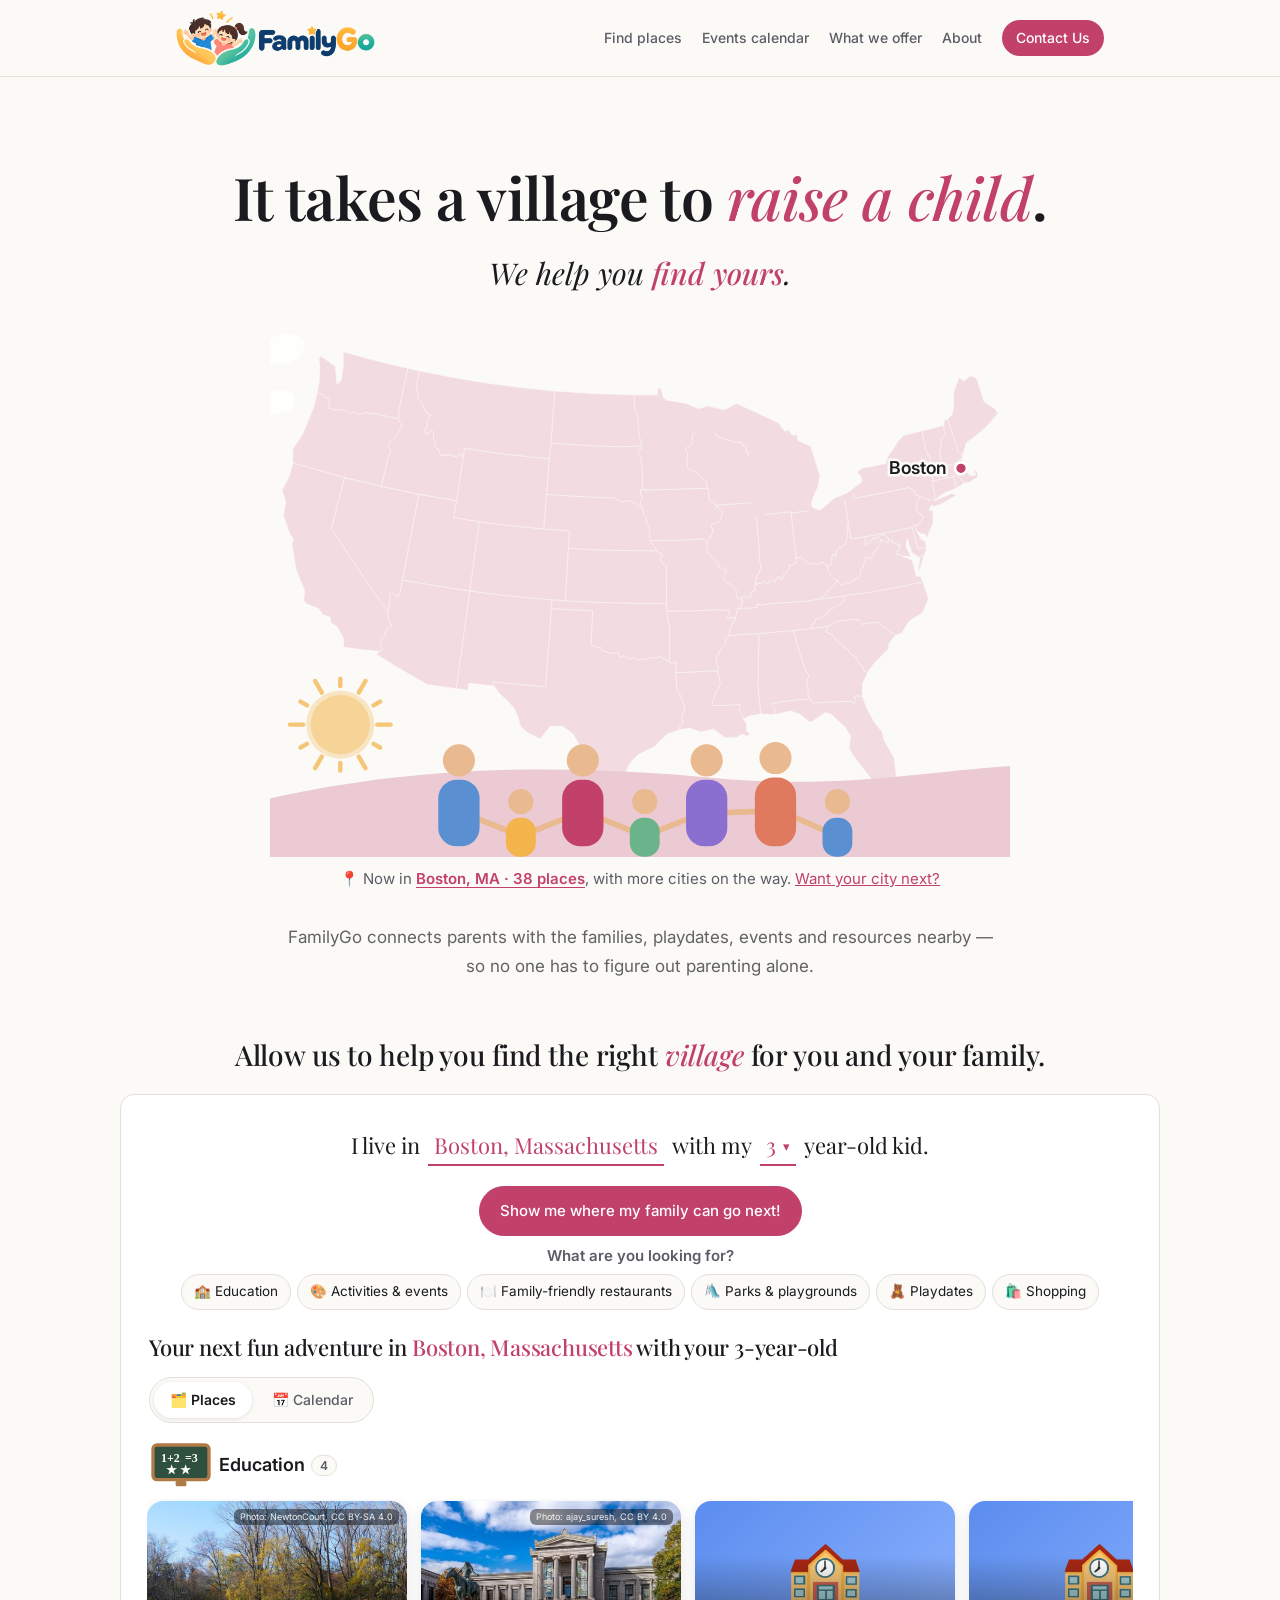
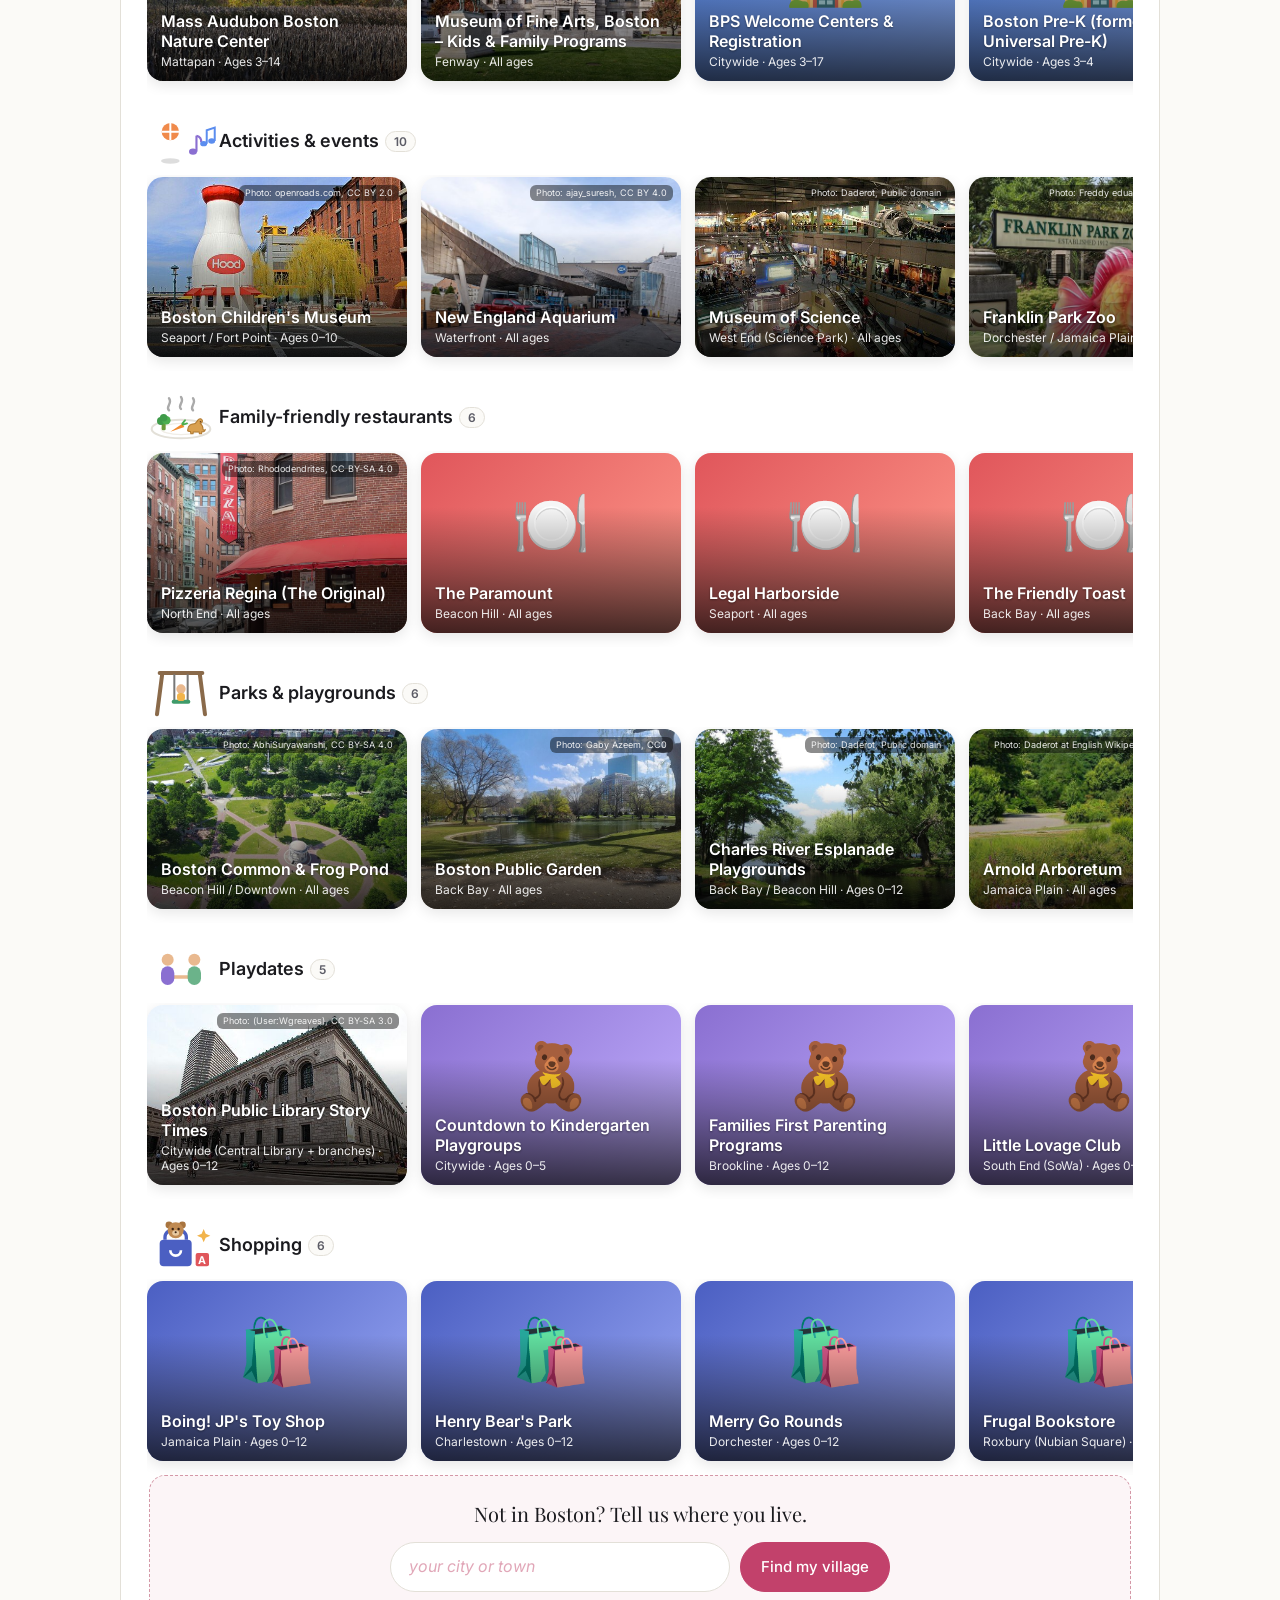
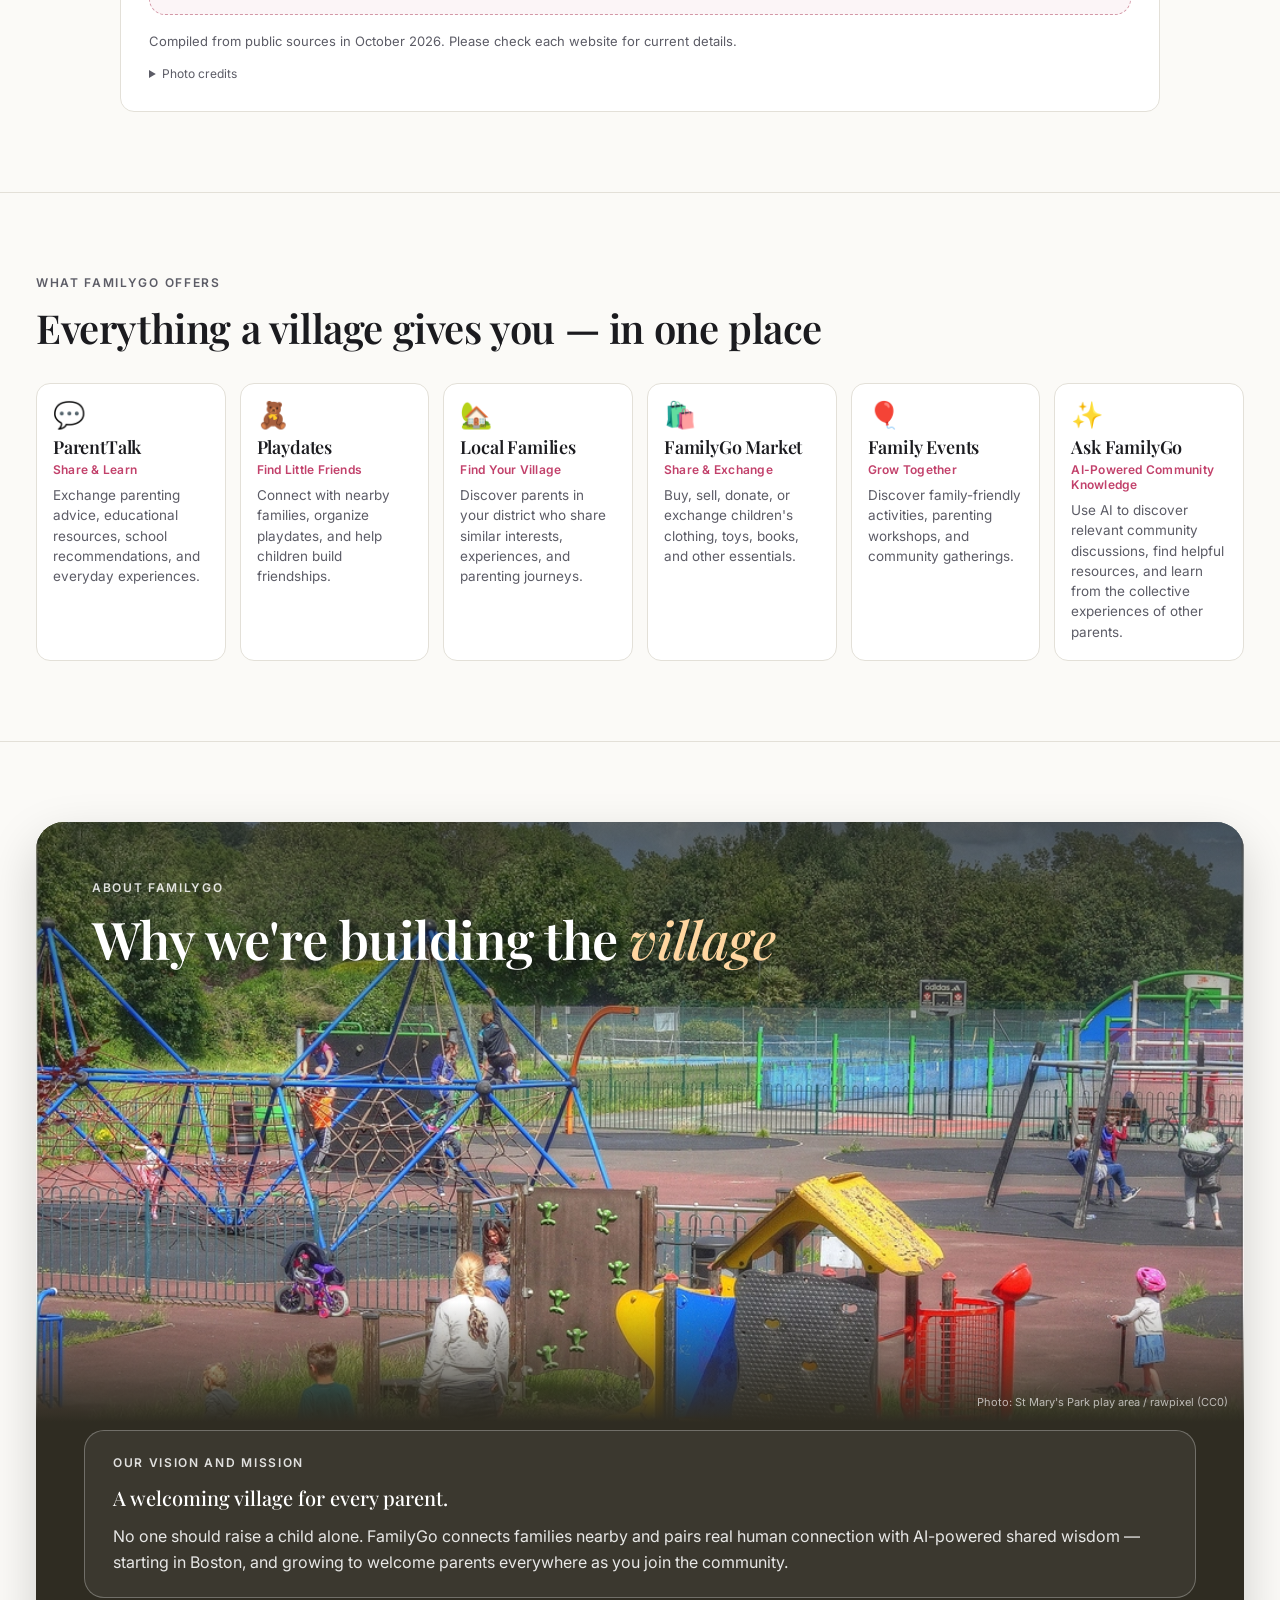
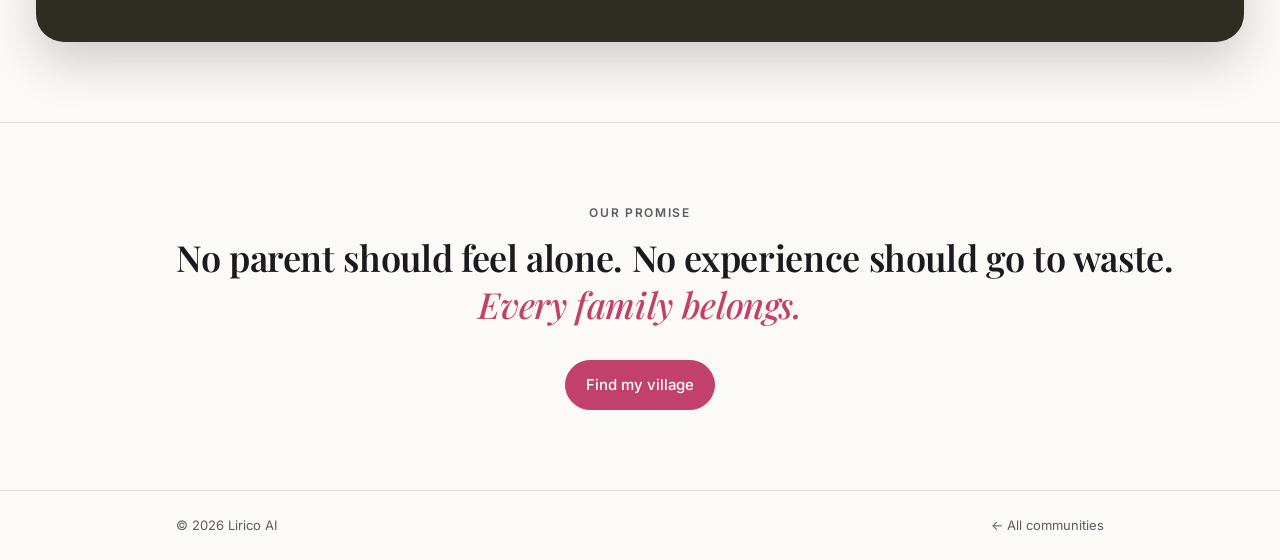
==== commit 56bbec8a: "update" ====
--- a/familygo.html
+++ b/familygo.html
@@ -7,16 +7,33 @@
   <meta name="description" content="FamilyGo — it takes a village to raise a child. We help you find yours. Tell us your district and we'll show you every option nearby.">
   <link rel="preconnect" href="https://fonts.googleapis.com">
   <link rel="preconnect" href="https://fonts.gstatic.com" crossorigin>
-  <link href="https://fonts.googleapis.com/css2?family=Fraunces:ital,opsz,wght@0,9..144,400;0,9..144,500;1,9..144,400&family=Inter:wght@400;500;600&display=swap" rel="stylesheet">
+  <link href="https://fonts.googleapis.com/css2?family=Inter:wght@400;500;600&family=Playfair+Display:ital,wght@0,400;0,500;0,600;0,700;1,400;1,500;1,600&display=swap" rel="stylesheet">
   <link rel="stylesheet" href="community.css">
   <style>
     :root { --accent: #c2416b; }
     @media (prefers-color-scheme: dark) { :root:not([data-theme="light"]) { --accent: #ff8fb1; } }
     :root[data-theme="dark"] { --accent: #ff8fb1; }
 
+    /* FamilyGo theme font: elegant Playfair Display serif */
+    .serif { font-family: "Playfair Display", Georgia, serif; }
+    h1.serif, h2.serif, h3.serif, h4.serif, .serif h1, .serif h2 { font-weight: 600; letter-spacing: -.01em; }
+    .serif em, h1 em, h2 em, .promise em { font-style: italic; font-weight: 500; }
+    .statement, .results h3 { font-weight: 500; }
+
     /* FamilyGo logo is full color: no dark-mode invert; sit it on a light chip instead */
     .logo img { height: 56px; filter: none !important; }
     header .wrap { min-height: 76px; }
+    .top-nav { display: flex; align-items: center; gap: 20px; }
+    .top-nav a { color: var(--muted); text-decoration: none; font-size: 14px; font-weight: 500; white-space: nowrap; }
+    .top-nav a:hover { color: var(--text); }
+    .top-nav a.pill { color: var(--accent-ink); background: var(--accent); padding: 7px 14px; border-radius: 999px; }
+    .top-nav a.pill:hover { color: var(--accent-ink); filter: brightness(1.06); }
+    @media (max-width: 900px) { .top-nav { gap: 14px; } .top-nav a[href$="#offers"] { display: none; } }
+    @media (max-width: 640px) {
+      header .wrap { flex-wrap: wrap; padding-top: 8px; padding-bottom: 8px; }
+      .top-nav { width: 100%; overflow-x: auto; gap: 16px; padding-bottom: 4px; }
+      .top-nav a[href$="#offers"] { display: inline; }
+    }
     @media (prefers-color-scheme: dark) {
       :root:not([data-theme="light"]) .logo img { background: #fbfaf7; border-radius: 10px; padding: 4px 8px; }
     }
@@ -28,6 +45,19 @@
 
     /* Original illustration: a village of families */
     .village { display: block; width: 100%; max-width: 820px; height: auto; margin: 8px auto 36px; border-radius: 20px; }
+    .hero-map { max-width: 740px; margin-bottom: 10px; border-radius: 0; overflow: visible; }
+    .hero-map .sun-rays { stroke: color-mix(in srgb, #f2b44b 75%, var(--bg)); stroke-width: 6; stroke-linecap: round; fill: none; }
+    .hero-map .sun-halo { fill: color-mix(in srgb, #f2b44b 30%, var(--bg)); }
+    @media (prefers-reduced-motion: no-preference) {
+      .hero-map .sun-rays { animation: rays-spin 18s linear infinite, rays-pulse 3s ease-in-out infinite alternate; transform-box: view-box; transform-origin: 95px 540px; }
+      .hero-map .sun-halo { animation: halo 3s ease-in-out infinite alternate; transform-box: fill-box; transform-origin: center; }
+    }
+    @keyframes rays-spin  { to { rotate: 360deg; } }
+    @keyframes rays-pulse { from { scale: .92; opacity: .75; } to { scale: 1.06; opacity: 1; } }
+    @keyframes halo       { from { transform: scale(1); opacity: .5; } to { transform: scale(1.35); opacity: .15; } }
+    .village.hero-map .hill-front { fill: color-mix(in srgb, var(--accent) 26%, var(--bg)); }
+    .where-now { font-size: 15px; color: var(--muted); margin: 0 0 32px; }
+    .link-btn { font: inherit; font-weight: 600; color: var(--accent); background: none; border: 0; padding: 0; cursor: pointer; text-decoration: underline; text-underline-offset: 3px; }
     .village .hill-back { fill: color-mix(in srgb, var(--accent) 10%, var(--bg)); }
     .village .hill-front { fill: color-mix(in srgb, var(--accent) 18%, var(--bg)); }
     .village .sun { fill: color-mix(in srgb, #f2b44b 55%, var(--bg)); }
@@ -53,25 +83,42 @@
     @keyframes hop-kid { 0%, 30%, 100% { transform: translateY(0); } 15% { transform: translateY(-10px); } }
     @keyframes sway    { from { transform: rotate(-3deg); } to { transform: rotate(3deg); } }
     @keyframes glow    { from { transform: scale(1); } to { transform: scale(1.08); } }
-    @keyframes drift   { from { transform: translateX(880px); } to { transform: translateX(-60px); } }
+    @keyframes drift   { from { transform: translateX(1060px); } to { transform: translateX(-60px); } }
     @keyframes twinkle { 0%, 100% { opacity: 1; } 50% { opacity: .55; } }
-    .sub { font-style: italic; font-size: clamp(22px, 2.8vw, 30px); margin: 0 0 28px; }
+    .sub { font-style: italic; font-weight: 400; font-size: clamp(22px, 2.8vw, 30px); margin: 0 0 28px; }
     .sub em { color: var(--accent); }
     /* Lede breaks at the dash on wide screens, balanced wrapping on narrow ones */
-    .hero .lede { max-width: none; }
+    .hero .lede { max-width: none; font-size: 17px; line-height: 1.7; color: color-mix(in srgb, var(--text) 68%, var(--bg)); margin-bottom: 0; }
     .hero .lede .line { display: block; }
     @media (min-width: 1000px) { .hero .lede .line { white-space: nowrap; } }
     @media (max-width: 999px) { .hero .lede { max-width: 36em; } .hero .lede .line { display: inline; } }
 
+    .na-map { display: block; width: 100%; height: auto; overflow: hidden; }
+    .na-map .land { fill: color-mix(in srgb, var(--accent) 16%, var(--bg)); stroke: var(--bg); stroke-width: 1; }
+    .na-map .land-dim { fill: color-mix(in srgb, var(--text) 7%, var(--bg)); }
+    .na-map .state-lines { fill: none; stroke: var(--bg); stroke-width: .9; }
+    .na-map .pin { cursor: pointer; }
+    .na-map .dot { fill: var(--accent); stroke: var(--surface); stroke-width: 3.5; }
+    .na-map .pulse { fill: var(--accent); opacity: 0; }
+    .na-map .pin-label { font: 600 24px Inter, system-ui, sans-serif; fill: var(--text); paint-order: stroke; stroke: var(--bg); stroke-width: 7px; stroke-linejoin: round; }
+    .na-map .pin:hover .dot { fill: color-mix(in srgb, var(--accent) 80%, #000); }
+    @media (prefers-reduced-motion: no-preference) {
+      .na-map .pulse { animation: pin-pulse 2.4s ease-out infinite; transform-box: fill-box; transform-origin: center; }
+      .na-map .p2 { animation-delay: 1.2s; }
+    }
+    @keyframes pin-pulse { 0% { transform: scale(.6); opacity: .55; } 100% { transform: scale(3.2); opacity: 0; } }
+
     /* District finder */
-    #district { max-width: 1040px; margin: 40px auto 0; }
-    .ask { font-style: italic; font-size: 19px; color: var(--muted); margin: 0 0 14px; }
+    #district { max-width: 1040px; margin: 56px auto 0; }
+    /* Rounded, friendly face that echoes the FamilyGo logo */
+    .ask { font-family: "Playfair Display", Georgia, serif; font-weight: 500; font-size: clamp(22px, 2.4vw, 28px); line-height: 1.3; letter-spacing: -.005em; color: var(--text); margin: 0 0 20px; text-wrap: balance; }
+    .ask em { font-style: italic; font-weight: 500; color: var(--accent); }
     .finder { padding: 28px; text-align: left; }
     .finder form { text-align: center; margin: 0 0 8px; }
     /* "I live in ___ with my ___ year-old kid." */
     .sentence {
       display: flex; flex-wrap: wrap; justify-content: center; align-items: baseline; gap: 4px 8px;
-      font-family: Fraunces, Georgia, serif; font-size: clamp(18px, 2vw, 22px); line-height: 1.7; margin: 4px 0 20px;
+      font-family: "Playfair Display", Georgia, serif; font-size: clamp(18px, 2vw, 22px); line-height: 1.7; margin: 4px 0 20px;
     }
     .sentence label { cursor: pointer; }
     .phrase { display: inline-flex; align-items: baseline; gap: 8px; white-space: nowrap; }
@@ -90,13 +137,24 @@
     .age-pick::after { content: "▾"; position: absolute; right: 6px; top: 50%; transform: translateY(-50%); pointer-events: none; font-size: 13px; color: var(--accent); }
     .finder .hint { font-size: 13px; color: var(--muted); margin: 0; }
     .chips-label { font-size: 14px; font-weight: 600; margin: 20px 0 10px; text-align: center; }
-    .chips { display: flex; flex-wrap: wrap; justify-content: center; gap: 8px; margin: 0 0 16px; }
+    .chips { display: flex; flex-wrap: wrap; justify-content: center; gap: 6px; margin: 0 0 16px; padding-top: 6px; }
     .chip {
-      font: inherit; font-size: 14px; color: var(--text); cursor: pointer;
-      background: var(--bg); border: 1px solid var(--border); border-radius: 999px; padding: 7px 14px;
+      font: inherit; font-size: 13.5px; color: var(--text); cursor: pointer; white-space: nowrap;
+      background: var(--bg); border: 1px solid var(--border); border-radius: 999px; padding: 6px 12px;
     }
     .chip:hover { border-color: var(--accent); }
-    .chip[aria-pressed="true"] { background: var(--accent); border-color: var(--accent); color: var(--accent-ink); }
+    /* Selected tags: soft tint + outline + check, so they don't look like the solid action button */
+    .chip[aria-pressed="true"] {
+      background: color-mix(in srgb, var(--accent) 12%, var(--surface)); border-color: var(--accent);
+      box-shadow: inset 0 0 0 1px var(--accent); color: var(--accent);
+    }
+    /* Check badge sits on the corner so selecting a tag never changes its width */
+    .chip { position: relative; }
+    .chip[aria-pressed="true"]::after {
+      content: "✓"; position: absolute; top: -6px; right: -4px; width: 17px; height: 17px; border-radius: 50%;
+      display: grid; place-items: center; font-size: 10px; font-weight: 700; line-height: 1;
+      background: var(--accent); color: var(--accent-ink); box-shadow: 0 0 0 2px var(--surface);
+    }
 
     /* City suggestions */
     .suggest {
@@ -119,6 +177,104 @@
     .results h3 { margin: 0 0 16px; font-size: 22px; font-weight: 500; }
     .results h3 b { color: var(--accent); font-weight: 500; }
     .options { display: grid; grid-template-columns: minmax(0, 1fr); gap: 22px; }
+    .options[hidden] { display: none; }
+
+    /* Places / Calendar switch */
+    .view-toggle { display: inline-flex; gap: 4px; padding: 4px; margin: 0 0 18px; background: var(--bg); border: 1px solid var(--border); border-radius: 999px; }
+    .view-toggle button { font: inherit; font-size: 14px; font-weight: 500; color: var(--muted); background: none; border: 0; border-radius: 999px; padding: 7px 16px; cursor: pointer; }
+    .view-toggle button[aria-selected="true"] { background: var(--surface); color: var(--text); font-weight: 600; box-shadow: 0 1px 4px rgba(0,0,0,.1); }
+
+    /* Calendar: week view with expandable neighbouring weeks */
+    .calendar { margin-bottom: 40px; }
+    .calendar[hidden] { display: none; }
+    .wk-head { display: flex; align-items: center; gap: 8px; margin-bottom: 14px; flex-wrap: wrap; }
+    .wk-head h4 { margin: 0 0 0 6px; font-family: "Playfair Display", Georgia, serif; font-weight: 500; font-size: 20px; }
+    .wk-today { font: inherit; font-size: 14px; font-weight: 600; color: var(--text); background: var(--surface); border: 1px solid var(--border); border-radius: 999px; padding: 6px 14px; cursor: pointer; }
+    .wk-today:hover, .cal-nav:hover:not(:disabled) { border-color: var(--accent); }
+    .cal-nav:disabled { opacity: .35; cursor: default; }
+    .cal-nav { width: 34px; height: 34px; border-radius: 50%; border: 1px solid var(--border); background: var(--surface); color: var(--text); font-size: 18px; line-height: 1; cursor: pointer; }
+    #weeks { display: grid; gap: 8px; }
+    .wk { border: 1px solid var(--border); border-radius: 14px; background: var(--surface); overflow: hidden; }
+    .wk.current { border-color: color-mix(in srgb, var(--accent) 45%, var(--border)); }
+    .wk-bar { width: 100%; display: flex; align-items: center; gap: 10px; font: inherit; font-size: 14.5px; color: var(--text); background: var(--bg); border: 0; padding: 11px 16px; cursor: pointer; text-align: left; }
+    .wk-bar:hover { background: color-mix(in srgb, var(--accent) 6%, var(--bg)); }
+    .wk-bar .chev { transition: transform .2s ease; color: var(--muted); }
+    .wk-bar[aria-expanded="true"] .chev { transform: rotate(90deg); }
+    .wk-bar .range { font-weight: 600; }
+    .wk-bar .wk-badge { font-size: 11.5px; font-weight: 700; color: var(--accent-ink); background: var(--accent); border-radius: 999px; padding: 1px 8px; }
+    .wk-bar .count { margin-left: auto; font-size: 13px; color: var(--muted); display: inline-flex; align-items: center; gap: 6px; }
+    .wk-bar.past .range { color: var(--muted); }
+    @media (max-width: 720px) { .wk-bar { flex-wrap: wrap; row-gap: 4px; } .wk-bar .count { margin-left: 24px; flex-basis: 100%; } .wk-head h4 { flex-basis: 100%; margin: 6px 0 0; } }
+    .wk-body { padding: 0 12px 14px; }
+    .wk-body[hidden] { display: none; }
+    .wk-empty { color: var(--muted); font-size: 14px; padding: 6px 4px 2px; margin: 0; }
+
+    .tg { display: grid; grid-template-columns: 52px repeat(7, minmax(0, 1fr)); }
+    .tg-dayhead { padding: 10px 6px 6px; border-left: 1px solid var(--border); font-size: 12px; color: var(--muted); }
+    .tg-dayhead b { display: block; font-size: 18px; font-weight: 600; color: var(--text); line-height: 1.2; }
+    .tg-dayhead.today { color: var(--accent); }
+    .tg-dayhead.today b { color: var(--accent); }
+    .tg-dayhead.past b { color: var(--muted); }
+    .tg-dayhead.tomorrow { background: color-mix(in srgb, var(--accent) 10%, transparent); border-radius: 8px 8px 0 0; color: var(--accent); font-weight: 600; }
+    .tg-label { font-size: 11px; color: var(--muted); text-align: right; padding-right: 8px; }
+    .tg-allday { border-left: 1px solid var(--border); border-top: 1px solid var(--border); padding: 4px; display: grid; gap: 3px; align-content: start; }
+    .tg-hours { position: relative; }
+    .tg-hours span { position: absolute; right: 8px; transform: translateY(-50%); font-size: 11px; color: var(--muted); white-space: nowrap; }
+    .tg-col { position: relative; border-left: 1px solid var(--border); border-top: 1px solid var(--border);
+      background-image: repeating-linear-gradient(to bottom, var(--border) 0 1px, transparent 1px var(--hour)); }
+    .tg-col.today { background-color: color-mix(in srgb, var(--accent) 5%, transparent); }
+    .tg-col.empty:not(.today) { background-color: color-mix(in srgb, var(--text) 2.5%, transparent); }
+    .tg-dayhead { overflow: hidden; white-space: nowrap; text-overflow: ellipsis; }
+    .tg-dayhead.empty { text-align: center; padding-left: 2px; padding-right: 2px; }
+    .tg-dayhead.empty b { font-size: 15px; }
+    .tg-col { transition: none; }
+    .blk {
+      position: absolute; left: calc(var(--lane) * var(--w) + 2px); width: calc(var(--w) - 4px); overflow: hidden;
+      font: inherit; text-align: left; cursor: pointer; padding: 4px 6px; border: 0; border-left: 3px solid var(--c); border-radius: 6px;
+      background: color-mix(in srgb, var(--c) 18%, var(--surface)); color: var(--text); line-height: 1.2;
+    }
+    .blk:hover, .blk[aria-pressed="true"] { background: color-mix(in srgb, var(--c) 32%, var(--surface)); }
+    .blk[aria-pressed="true"] { box-shadow: 0 0 0 2px var(--c); }
+    .blk b { display: -webkit-box; -webkit-line-clamp: 2; -webkit-box-orient: vertical; overflow: hidden; font-size: 11.5px; font-weight: 600; }
+    .blk small { display: block; font-size: 10.5px; color: var(--muted); white-space: nowrap; overflow: hidden; text-overflow: ellipsis; margin-top: 1px; }
+    .tg-allday .blk { position: static; width: auto; }
+    .blk.narrow { padding: 3px 4px; }
+    .blk.narrow small { display: none; }
+    .blk.narrow b { font-size: 10.5px; -webkit-line-clamp: 4; word-break: break-word; }
+    /* Free events: gold crown */
+    .blk.free { box-shadow: inset 0 0 0 1.5px #e6b422; }
+    .blk.free[aria-pressed="true"] { box-shadow: 0 0 0 2px var(--c), inset 0 0 0 1.5px #e6b422; }
+    .blk .crown { position: absolute; top: 2px; right: 3px; width: 14px; height: auto; filter: drop-shadow(0 1px 1px rgba(0,0,0,.2)); }
+    .crown-img { width: 16px; height: auto; margin-right: 4px; vertical-align: -2px; }
+    .blk.free b { padding-right: 14px; }
+    .free-pill {
+      display: inline-flex; align-items: center; gap: 3px; margin: 4px 0 2px; padding: 1px 9px 1px 7px; border-radius: 999px;
+      font-size: 12px; font-weight: 700; color: #7a5600; background: linear-gradient(135deg, #fff1b8, #ffd966); border: 1px solid #e6b422;
+    }
+    .event.free { background: color-mix(in srgb, #ffd966 10%, var(--bg)); }
+    .free-count { display: inline-flex; align-items: center; margin-left: 8px; font-size: 12px; font-weight: 700; color: #8a6300; background: #fff1b8; border: 1px solid #e6b422; border-radius: 999px; padding: 0 8px; }
+    .wk-detail { margin-top: 12px; list-style: none; padding: 0; }
+    .wk-detail:empty { display: none; }
+    /* Phones: each week becomes a simple list of days */
+    .wk-list { display: grid; gap: 14px; }
+    .wk-list h5 { margin: 0 0 6px; font-size: 14px; font-weight: 700; }
+    .wk-list h5.today { color: var(--accent); }
+    .wk-list ul { list-style: none; margin: 0; padding: 0; display: grid; gap: 8px; }
+    .cal-legend { display: flex; flex-wrap: wrap; gap: 6px 14px; margin-left: auto; font-size: 12.5px; color: var(--muted); }
+    @media (max-width: 720px) { .cal-legend { margin-left: 0; flex-basis: 100%; margin-top: 4px; } }
+    .cal-legend span { display: inline-flex; align-items: center; gap: 5px; }
+    .dot { width: 8px; height: 8px; border-radius: 50%; display: inline-block; }
+    .event { display: grid; grid-template-columns: 74px minmax(0, 1fr); gap: 12px; padding: 12px 14px; background: var(--bg); border: 1px solid var(--border); border-left: 4px solid var(--c, var(--accent)); border-radius: 12px; }
+    .event .time { font-size: 13px; font-weight: 700; color: var(--c, var(--accent)); line-height: 1.35; }
+    .event .time span { display: block; white-space: nowrap; }
+    .event .time .to { font-weight: 500; color: var(--muted); font-size: 12px; }
+    .event a.title { display: block; font-weight: 600; color: var(--text); text-decoration: none; line-height: 1.3; }
+    .event a.title:hover { color: var(--accent); text-decoration: underline; }
+    .event .ev-where, .event .ev-note { display: block; font-size: 13px; color: var(--muted); margin-top: 2px; }
+    .event .ev-note { font-style: italic; margin-top: 4px; }
+    .event .actions { margin-top: 8px; display: flex; gap: 12px; flex-wrap: wrap; }
+    .event .actions a, .event .actions button { font: inherit; font-size: 12.5px; font-weight: 600; color: var(--accent); background: none; border: 0; padding: 0; cursor: pointer; text-decoration: none; }
+    .event .actions a:hover, .event .actions button:hover { text-decoration: underline; }
 
     /* Category rows that scroll sideways */
     .rail-row h4 { margin: 0 0 10px; font-size: 18px; font-weight: 600; display: flex; align-items: center; gap: 6px; }
@@ -126,7 +282,6 @@
     .rail-row h4 .anim { display: inline-flex; }
     .anim svg { width: 64px; height: 48px; overflow: visible; }
     .anim .chalk { font: 700 9px/1 "Comic Sans MS", "Chalkboard", cursive; fill: #fff; }
-    .anim .zz { font: 700 8px/1 Inter, sans-serif; fill: var(--muted); }
     @media (prefers-reduced-motion: no-preference) {
       .anim .chalk { animation: chalk 4s infinite; }
       .anim .c2 { animation-delay: .8s; } .anim .c3 { animation-delay: 1.6s; }
@@ -137,15 +292,7 @@
       .anim .carrot { animation-delay: .3s; } .anim .dino { animation-delay: .6s; }
       .anim .steam { animation: steam 2.4s ease-out infinite; } .anim .s2 { animation-delay: .8s; } .anim .s3 { animation-delay: 1.6s; }
       .anim .swing { animation: swing 2s ease-in-out infinite alternate; transform-origin: 24px 3px; }
-      .anim .heart { animation: beat 1.2s ease-in-out infinite; transform-box: fill-box; transform-origin: center; }
-      .anim .ecg { stroke-dasharray: 70; animation: ecg 1.2s linear infinite; }
-      .anim .cradle { animation: rock 2.4s ease-in-out infinite alternate; transform-origin: 24px 30px; }
-      .anim .zz { animation: zz 2.4s ease-out infinite; } .anim .z2 { animation-delay: 1.2s; }
       .anim .kid { animation: hop 1.2s ease-in-out infinite; } .anim .k2 { animation-delay: .6s; }
-      .anim .balloon { animation: float 3s ease-in-out infinite alternate; transform-box: fill-box; transform-origin: 50% 100%; }
-      .anim .popper { animation: pop 2.2s ease-in-out infinite; transform-origin: 6px 32px; }
-      .anim .pc { animation: burst 2.2s ease-out infinite; transform-box: fill-box; transform-origin: center; }
-      .anim .p2, .anim .p5 { animation-delay: .05s; } .anim .p3, .anim .p6 { animation-delay: .1s; }
       .anim .bag { animation: sway 1.6s ease-in-out infinite alternate; transform-origin: 20px 6px; }
       .anim .teddy { animation: peek 2.4s ease-in-out infinite; }
       .anim .block { animation: hop 1.6s ease-in-out infinite; animation-delay: .4s; }
@@ -158,14 +305,7 @@
     @keyframes wiggle  { 0%, 100% { transform: translateY(0) rotate(0); } 25% { transform: translateY(-2px) rotate(-6deg); } 50% { transform: translateY(0) rotate(0); } 75% { transform: translateY(-1px) rotate(5deg); } }
     @keyframes steam   { 0% { transform: translateY(4px); opacity: 0; } 30% { opacity: 1; } 100% { transform: translateY(-6px); opacity: 0; } }
     @keyframes swing   { from { transform: rotate(-28deg); } to { transform: rotate(28deg); } }
-    @keyframes beat    { 0%, 100% { transform: scale(1); } 15% { transform: scale(1.12); } 30% { transform: scale(.97); } 45% { transform: scale(1.08); } }
-    @keyframes ecg     { from { stroke-dashoffset: 70; } to { stroke-dashoffset: -70; } }
-    @keyframes rock    { from { transform: rotate(-9deg); } to { transform: rotate(9deg); } }
-    @keyframes zz      { 0% { transform: translate(0, 4px); opacity: 0; } 30% { opacity: 1; } 100% { transform: translate(3px, -4px); opacity: 0; } }
-    @keyframes float   { from { transform: translateY(2px) rotate(-6deg); } to { transform: translateY(-3px) rotate(6deg); } }
     @keyframes sway    { from { transform: rotate(-8deg); } to { transform: rotate(8deg); } }
-    @keyframes pop     { 0%, 55%, 100% { transform: rotate(0); } 62% { transform: rotate(-10deg) scale(1.05); } 72% { transform: rotate(3deg); } }
-    @keyframes burst   { 0%, 58% { opacity: 0; transform: translate(-4px, 4px) scale(.3); } 66% { opacity: 1; transform: translate(0, 0) scale(1.1); } 90% { opacity: 1; transform: translate(1px, -1px) scale(1); } 100% { opacity: 0; } }
     @keyframes peek    { 0%, 100% { transform: translateY(2px); } 35%, 70% { transform: translateY(-1px); } }
     @keyframes sparkle { 0%, 100% { transform: scale(.4); opacity: .3; } 50% { transform: scale(1.1); opacity: 1; } }
     .rail-row h4 small { font-size: 12px; font-weight: 600; color: var(--muted); background: var(--bg); border: 1px solid var(--border); border-radius: 999px; padding: 0 8px; }
@@ -198,10 +338,7 @@
     .cover.art-activities { background: linear-gradient(135deg, #f08a4b, #ffc27a); }
     .cover.art-restaurants { background: linear-gradient(135deg, #e0565b, #ff9a8b); }
     .cover.art-parks { background: linear-gradient(135deg, #3f9b6a, #8fd19e); }
-    .cover.art-healthcare { background: linear-gradient(135deg, #2a9d9f, #7fd6cf); }
-    .cover.art-childcare { background: linear-gradient(135deg, #e6a93a, #ffd97a); }
     .cover.art-playdates { background: linear-gradient(135deg, #8a6fd1, #c3b1ff); }
-    .cover.art-events { background: linear-gradient(135deg, #d14f8a, #ff9cc6); }
     .cover.art-shopping { background: linear-gradient(135deg, #4b5fc2, #9aa8f5); }
 
     .where { margin: 28px 0 8px; padding: 22px; text-align: center; border: 1px dashed color-mix(in srgb, var(--accent) 45%, var(--border)); border-radius: 16px; background: color-mix(in srgb, var(--accent) 5%, transparent); }
@@ -229,15 +366,52 @@
     .empty-note { grid-column: 1 / -1; color: var(--muted); font-size: 14px; margin: 0; }
     .results .note { font-size: 13px; color: var(--muted); margin: 16px 0 0; }
 
-    .offers .emoji { font-size: 28px; line-height: 1; display: block; margin-bottom: 10px; }
-    .offers h3 small { display: block; font-family: Inter, system-ui, sans-serif; font-size: 13px; font-weight: 600; color: var(--accent); letter-spacing: .02em; margin-top: 4px; }
-
+    /* Six offers in a single row (scrolls sideways on small screens) */
+    .offers-wrap { max-width: 1240px; }
+    .grid.offers { grid-template-columns: repeat(6, minmax(0, 1fr)); gap: 14px; }
+    .offers .card { padding: 18px 16px; }
+    .offers .card h3 { font-size: 18px; }
+    .offers .card p { font-size: 13.5px; line-height: 1.5; }
+    @media (max-width: 1100px) {
+      .grid.offers { grid-template-columns: none; grid-auto-flow: column; grid-auto-columns: 220px; overflow-x: auto; scroll-snap-type: x mandatory; padding-bottom: 10px; }
+      .offers .card { scroll-snap-align: start; }
+    }
+    .offers .emoji { font-size: 26px; line-height: 1; display: block; margin-bottom: 8px; }
+    .offers h3 small { display: block; font-family: Inter, system-ui, sans-serif; font-size: 12px; font-weight: 600; color: var(--accent); letter-spacing: .02em; margin-top: 4px; }
+
+    /* About: photo banner with frosted panels */
+    .about-wrap { max-width: 1240px; }
+    .about-banner { overflow: hidden; border-radius: 28px; color: #fff; background: #2f2c22; box-shadow: 0 20px 50px rgba(0,0,0,.18); }
+    .about-photo {
+      position: relative; min-height: 600px; padding: clamp(28px, 5vw, 56px);
+      background:
+        linear-gradient(180deg, rgba(25, 24, 16, .62) 0%, rgba(25, 24, 16, .15) 34%, rgba(25, 24, 16, 0) 50%, rgba(25, 24, 16, 0) 80%, #2f2c22 100%),
+        url("images/familygo-banner.jpg") center 22% / cover no-repeat;
+    }
+    .about-banner .label { color: rgba(255,255,255,.85); }
+    .about-head h2 { color: #fff; margin: 0; font-size: clamp(32px, 4.4vw, 52px); text-shadow: 0 2px 14px rgba(0,0,0,.35); }
+    .about-head h2 em { color: #ffd6a0; }
+    .about-panels { display: grid; grid-template-columns: 1fr; padding: 8px clamp(20px, 4vw, 48px) clamp(24px, 4vw, 44px); }
+    .about-panels .glass { padding: 22px 28px; }
+    .about-panels .glass p:last-child { font-size: 16px; }
+    @media (max-width: 760px) { .about-panels { grid-template-columns: 1fr; } .about-photo { min-height: 300px; } }
+    .glass {
+      padding: 20px 24px; border-radius: 20px; border: 1px solid rgba(255,255,255,.28);
+      background: rgba(255, 255, 255, .06);
+    }
+    .glass p { margin: 0; color: rgba(255,255,255,.88); font-size: 15px; line-height: 1.6; }
+    .glass p + p { margin-top: 10px; }
+    .glass .label { margin-bottom: 10px; font-size: 12px; }
+    .glass .statement { color: #fff !important; font-size: 20px; margin-bottom: 10px !important; }
+    .photo-credit { position: absolute; right: 16px; bottom: 10px; font-size: 11px; color: rgba(255,255,255,.65); text-decoration: none; }
+    .photo-credit:hover { color: #fff; text-decoration: underline; }
     .split { display: grid; grid-template-columns: 1fr 1fr; gap: 20px; }
     @media (max-width: 760px) { .split { grid-template-columns: 1fr; } }
     .split .card p + p { margin-top: 12px; }
-    .statement { font-family: Fraunces, Georgia, serif; font-size: 22px; line-height: 1.3; color: var(--text) !important; margin-bottom: 12px !important; }
-
-    .promise { font-size: clamp(26px, 3.6vw, 38px); line-height: 1.3; max-width: 24ch; margin: 0 auto 32px; }
+    .statement { font-family: "Playfair Display", Georgia, serif; font-size: 22px; line-height: 1.3; color: var(--text) !important; margin-bottom: 12px !important; }
+
+    .promise { font-size: clamp(24px, 3vw, 36px); line-height: 1.3; max-width: none; margin: 0 auto 32px; text-wrap: balance; }
+    @media (min-width: 900px) { .promise .one-line { white-space: nowrap; } }
     .promise span { display: block; }
     .promise em { color: var(--accent); }
   </style>
@@ -246,7 +420,13 @@
   <header>
     <div class="wrap">
       <a class="logo" href="familygo.html"><img src="familygo-logo-nav.png" alt="FamilyGo"></a>
-      <a class="back" href="#about">About FamilyGo</a>
+      <nav class="top-nav" aria-label="FamilyGo">
+        <a href="#district" data-view-link="places">Find places</a>
+        <a href="#calendar" data-view-link="calendar">Events calendar</a>
+        <a href="#offers">What we offer</a>
+        <a href="#about">About</a>
+        <a class="pill" href="familygo-contact.html">Contact Us</a>
+      </nav>
     </div>
   </header>
 
@@ -255,43 +435,28 @@
       <div class="wrap">
         <h1 class="serif">It takes a village to <em>raise a child</em>.</h1>
         <p class="sub serif">We help you <em>find yours</em>.</p>
-        <svg class="village" viewBox="0 0 820 300" role="img" aria-label="Illustration of families holding hands in front of a small village">
-          <circle class="sun" cx="690" cy="70" r="38"/>
-          <!-- Clouds drift across the sky -->
-          <g class="cloud" style="--dur: 48s; --delay: -10s">
-            <ellipse cx="0" cy="62" rx="34" ry="12"/><ellipse cx="18" cy="52" rx="20" ry="14"/><ellipse cx="-14" cy="56" rx="16" ry="10"/>
+        <svg class="village na-map hero-map" viewBox="0 0 1000 720" role="img" aria-labelledby="hero-map-title">
+          <title id="hero-map-title">Families holding hands in front of a map of the United States, with Boston pinned</title>
+          <g class="sun-group"><circle class="sun-halo" cx="95" cy="540" r="46"/><path class="sun-rays" d="M145.0 540.0L163.0 540.0M140.0 566.0L148.7 571.0M120.0 583.3L129.0 598.9M95.0 592.0L95.0 602.0M70.0 583.3L61.0 598.9M50.0 566.0L41.3 571.0M45.0 540.0L27.0 540.0M50.0 514.0L41.3 509.0M70.0 496.7L61.0 481.1M95.0 488.0L95.0 478.0M120.0 496.7L129.0 481.1M140.0 514.0L148.7 509.0"/><circle class="sun" cx="95" cy="540" r="40"/></g>
+          <g class="cloud" style="--dur: 52s; --delay: -14s">
+            <ellipse cx="0" cy="40" rx="40" ry="14"/><ellipse cx="22" cy="28" rx="24" ry="17"/><ellipse cx="-16" cy="33" rx="19" ry="12"/>
           </g>
-          <g class="cloud" style="--dur: 64s; --delay: -38s">
-            <ellipse cx="0" cy="100" rx="28" ry="10"/><ellipse cx="12" cy="92" rx="16" ry="11"/>
+          <g class="cloud" style="--dur: 70s; --delay: -44s">
+            <ellipse cx="0" cy="110" rx="32" ry="11"/><ellipse cx="14" cy="100" rx="19" ry="13"/>
           </g>
-          <path class="hill-back" d="M0 210 C140 120 300 130 420 175 C540 220 680 120 820 150 L820 300 L0 300 Z"/>
-          <!-- Houses -->
-          <g>
-            <rect class="wall" x="96" y="150" width="56" height="44" rx="3"/>
-            <path class="roof" d="M88 152 L124 122 L160 152 Z"/>
-            <rect class="window" style="--delay: 0s" x="116" y="164" width="16" height="14" rx="2"/>
+          <!-- Map of the contiguous US (Natural Earth, public domain) -->
+          <g transform="translate(0 20)">
+            <path class="land" d="M99.0,16.0L141.6,27.7L186.4,38.5L201.4,41.8L247.8,50.9L293.0,58.4L339.2,64.5L385.6,69.2L438.3,72.7L491.4,74.4L523.6,74.4L523.6,65.6L528.8,65.4L531.7,78.0L536.6,81.9L547.6,83.1L563.6,86.3L579.2,92.8L591.7,89.2L611.4,94.0L616.6,93.4L630.1,85.8L645.6,92.9L661.8,100.4L675.5,106.8L688.7,112.8L690.9,118.7L695.0,120.5L694.3,122.9L698.7,123.1L701.5,120.3L703.0,125.7L706.7,129.0L711.1,128.4L713.8,130.9L712.4,135.3L730.8,143.8L737.3,164.4L743.5,184.1L740.6,198.5L734.5,212.5L731.9,221.2L731.8,223.6L734.2,226.7L740.5,229.6L744.9,229.0L762.8,213.6L779.7,207.1L799.8,191.7L799.7,189.3L796.9,182.5L793.4,178.5L800.2,173.4L816.4,170.3L831.6,167.2L835.0,157.2L836.7,155.0L850.4,134.8L856.7,128.9L881.1,123.0L910.6,115.6L910.7,109.5L915.5,107.1L921.3,101.7L924.0,89.9L923.9,71.1L930.9,50.9L937.7,55.3L946.8,48.4L955.5,52.8L964.8,83.2L979.0,92.7L984.0,99.2L970.4,115.2L956.2,127.9L941.1,139.5L936.2,155.3L934.8,161.2L937.9,173.2L946.6,183.8L953.7,182.4L949.7,174.6L956.1,178.3L956.6,185.1L946.3,192.0L938.1,193.7L926.7,201.0L919.6,204.0L910.1,207.6L897.5,217.7L921.4,207.2L927.6,210.2L905.4,223.1L894.5,225.7L894.4,222.8L890.7,230.4L896.0,230.2L896.1,247.6L887.5,268.3L884.8,262.6L880.7,262.3L873.7,257.8L880.1,269.4L885.4,272.5L887.6,281.2L883.9,291.4L877.8,312.0L876.0,311.5L878.1,294.6L867.1,287.7L861.0,268.9L859.7,279.6L866.6,293.5L854.0,292.3L867.9,297.2L873.3,319.1L878.8,319.5L882.4,327.1L890.0,349.7L881.8,369.3L863.9,380.1L854.1,396.1L845.0,399.3L836.9,409.6L835.6,417.9L817.0,436.6L807.9,449.4L800.9,464.6L800.4,481.6L806.4,497.1L816.2,515.8L827.8,530.7L829.6,540.6L843.8,565.6L845.7,581.2L846.3,590.2L843.4,605.0L837.5,608.9L826.7,607.8L821.8,598.3L813.0,594.3L799.0,576.2L786.8,560.0L782.4,551.4L784.5,535.5L777.0,523.5L758.7,506.3L750.4,503.7L731.4,516.7L727.6,515.9L716.7,506.2L703.5,501.7L681.1,506.8L663.1,505.7L647.9,508.5L639.8,512.7L643.9,518.7L644.2,528.2L648.8,532.5L645.2,535.8L637.4,532.9L630.0,537.8L615.1,537.9L599.3,526.4L581.7,530.0L566.8,525.1L554.2,527.0L537.2,532.8L518.7,550.3L498.3,560.4L486.9,571.4L481.9,581.8L481.5,597.8L482.4,609.0L486.3,616.9L478.0,617.5L463.1,612.1L446.8,604.5L441.2,593.4L437.2,576.9L425.5,563.2L419.0,549.2L409.5,532.7L395.7,522.6L379.1,522.0L365.0,539.5L348.6,531.2L338.8,523.2L334.9,509.9L329.4,497.1L318.6,485.7L309.2,477.3L302.9,468.2L268.9,464.1L267.6,473.7L251.9,471.6L212.8,466.0L171.0,442.0L144.0,425.2L146.7,421.0L121.8,418.5L99.7,415.5L99.1,403.0L89.9,387.0L81.8,382.2L81.4,375.1L71.2,371.4L66.0,363.6L49.4,356.9L45.6,352.0L46.7,338.9L35.3,311.2L29.4,275.4L31.5,270.3L25.9,260.6L18.1,237.6L21.3,218.5L16.0,203.4L25.4,185.8L30.7,166.3L30.8,147.5L43.7,128.2L51.8,108.5L59.9,88.7L66.2,57.9L67.2,37.4L66.0,25.8L69.1,22.0L88.6,36.1L90.6,59.5L96.1,54.7L98.9,35.7L99.0,16.0Z"/>
+            <path class="state-lines" d="M878.8,211.8L875.7,210.8L872.4,209.8L870.6,206.7L870.5,204.1L868.0,202.5L863.5,199.7L840.6,204.5L815.9,209.4L789.4,214.2L788.5,208.6M648.9,159.0L648.6,158.9L648.6,158.9L646.2,156.4L647.1,152.5L643.5,152.6L643.9,148.8L644.7,146.8L643.0,143.7L639.0,142.5L637.8,138.8L634.6,138.7L630.1,139.0L620.4,135.6L606.0,132.3L604.4,128.2L601.8,127.6L601.8,127.5L600.9,128.1M591.1,200.7L590.5,198.1L590.2,192.5L589.5,190.5L583.7,187.3L579.3,183.5L578.0,181.0L576.1,179.5L570.6,176.4L568.6,176.3L563.6,171.9L563.9,166.8L563.7,160.4L564.8,154.5L561.2,150.2L563.4,145.9L566.8,143.5L570.7,140.8L571.2,140.8L570.5,127.7L574.7,126.2M781.7,248.0L776.7,217.3M704.1,234.2L712.9,233.0L720.8,232.0L727.2,231.0M926.8,200.9L927.0,197.3L923.6,184.9M894.9,191.1L898.2,208.8L900.0,210.4L896.9,213.6L898.2,216.2M631.5,363.6L631.2,365.9L630.3,369.3L629.2,375.2M536.1,366.7L536.1,355.9L536.0,355.9M803.5,266.3L785.2,269.4L781.7,248.0M753.1,305.5L757.5,304.3L759.3,300.7L758.9,295.5L760.6,290.0L763.1,290.2L763.7,292.8L765.2,291.6L765.4,289.3L765.5,285.0L768.8,280.3L771.1,280.5L773.3,279.5L775.2,278.1L779.2,272.0L779.1,269.5L780.0,264.2L780.8,257.9L780.7,252.4L779.5,249.5L781.7,248.0M659.2,397.2L638.3,398.2L619.7,399.5M602.3,223.6L619.8,222.5L637.6,221.2L650.8,220.4M591.2,274.6L589.9,280.5L591.9,287.5L595.1,292.2L598.7,296.0L603.0,299.0L604.7,300.0L606.4,304.4L606.9,308.3L609.0,309.2L612.3,307.5L616.0,311.0L615.2,315.5L613.8,319.0L612.9,323.2L615.6,326.6L619.5,329.7L621.5,329.6L626.6,334.5L628.5,335.1L630.3,340.7L629.9,344.3L632.6,349.9L634.6,349.1L638.1,352.6M604.9,447.8L606.4,449.0L604.8,452.5L607.8,457.2L607.2,460.2L609.9,464.1L607.3,466.6L606.6,471.1L603.0,474.9L601.5,480.0L599.9,485.7L597.6,488.4L598.7,494.2L616.4,494.1L635.2,493.0L634.8,496.9L633.8,500.8L635.2,503.7L638.1,506.3L639.0,510.1L639.6,512.4M179.0,324.7L208.4,329.7L243.4,335.5L270.0,339.5M731.9,390.0L731.7,385.0L735.5,383.0L736.4,380.3L738.7,377.1L742.5,376.0L746.7,374.4L750.7,371.8L752.3,369.5L755.6,367.1L755.2,365.4L759.5,361.6L761.3,363.4L767.5,358.1L770.7,358.0L773.0,353.7L776.6,352.1L775.9,348.8L775.9,345.8M755.3,387.1L757.1,386.2L766.7,380.7L784.0,378.3L793.0,378.0L793.4,380.1L795.1,378.2L798.6,381.7L799.0,384.4L819.9,381.2L845.0,399.3M893.9,217.8L878.8,211.8M878.8,211.8L876.9,213.3L875.1,219.1L872.9,221.7L874.4,224.5L873.1,227.8L873.8,231.5L875.8,231.8L876.7,234.2L883.4,238.9L881.8,241.9L878.4,245.9L877.4,247.6L874.3,250.5M522.6,285.2L520.2,280.1L517.5,277.1L514.5,273.4L514.1,271.4M502.9,202.7L503.2,180.8L501.3,158.4L498.5,156.5L496.9,152.9L497.8,149.7L501.5,147.1L501.8,143.7M502.7,226.5L499.9,226.2L498.4,225.0L497.6,223.1L493.0,221.1L488.6,218.0L482.5,218.1L478.4,218.0L477.0,219.0L470.7,217.0L466.4,213.9L432.3,212.6L406.8,211.2L373.7,208.7M629.2,375.2L629.1,377.1L627.5,380.6L624.3,383.1L623.8,387.0L621.1,390.3L621.7,397.2L619.7,399.5M536.1,366.7L558.7,366.6L579.3,366.0L598.9,365.1L620.2,365.4L621.9,368.2L620.0,370.9L618.0,373.5L617.0,375.9L629.2,375.2M539.9,435.2L540.1,414.6L540.2,391.6L536.1,366.7M604.9,447.8L605.6,443.1L603.0,437.0L603.2,431.4L607.0,423.0L608.8,418.0L612.0,414.7L614.1,413.2L616.3,406.7L616.1,403.3L619.4,401.4L619.7,399.5M604.9,447.8L588.4,447.7L567.2,449.3L548.3,449.7M659.2,397.2L683.0,395.0L707.3,392.9M659.2,397.2L660.9,401.6L660.0,432.3L659.6,470.1L663.1,505.7M938.1,193.7L936.7,190.3L933.4,188.4L930.5,182.8L923.6,184.9M894.7,174.4L894.9,191.1M894.9,191.1L907.9,188.3L923.6,184.9M381.1,351.4L380.3,363.1M270.0,339.5L251.7,471.6M251.9,217.5L248.2,240.2L282.8,245.9M369.9,255.6L373.7,208.7M377.4,161.0L373.7,208.7M63.6,71.7L66.9,72.3L71.6,73.8L74.8,77.0L78.9,79.6L80.6,84.7L79.9,88.6L80.2,92.1L83.6,94.0L87.5,95.0L94.2,94.4L98.0,94.6L103.4,97.1L105.5,99.0L109.0,99.1L113.1,98.2L120.2,100.4L126.7,99.4L130.2,98.3L134.0,100.3L140.3,99.4L173.0,106.9M501.8,143.7L501.8,139.5L500.8,136.0L499.5,132.2L498.7,127.4L498.6,122.1L498.0,120.8L497.4,114.0L497.4,110.9L497.1,108.1L496.4,103.4L494.5,98.6L492.7,94.3L492.5,90.1L492.4,85.6L492.9,82.7L493.1,80.0L491.6,76.6L491.4,74.3M380.0,139.7L411.0,141.9L444.4,143.6L470.8,144.5L501.8,143.7M731.9,390.0L721.8,391.4L707.3,392.9M755.3,387.1L753.5,389.3L751.1,394.2L756.7,397.4L760.2,398.3L764.8,405.2L767.6,409.0L775.1,413.6L776.8,416.3L781.9,419.4L785.0,424.6L791.8,428.4L794.0,433.5L795.6,435.9L795.2,437.7L799.2,439.7L801.8,443.8L802.5,448.2L804.4,448.8L807.9,449.4M731.9,390.0L755.3,387.1M729.8,484.9L728.5,482.3L726.9,479.5L727.0,475.6L727.0,471.4L725.5,467.1L725.7,459.6L728.5,455.1L726.3,451.1L722.6,444.1L715.4,421.4L707.3,392.9M850.6,279.8L852.4,277.3L849.7,275.3L848.5,276.7M868.1,253.6L852.7,256.9L837.8,259.8L825.4,262.3L819.8,263.4L803.5,266.3M836.1,269.8L834.1,267.1L831.3,264.2L825.6,263.4L822.5,265.8L820.9,267.9L815.6,267.9L813.7,270.8L810.3,272.3L807.8,275.6L805.5,278.1L803.5,266.3M270.0,339.5L282.8,245.9M381.1,351.4L398.8,352.7M403.2,281.8L403.2,281.0L404.7,258.2L369.9,255.6M381.1,351.4L359.0,349.6L327.7,346.6L298.7,343.3L270.0,339.5M369.9,255.6L352.4,254.0L317.5,250.3L300.1,248.2L282.8,245.9M669.2,236.0L669.2,236.1L687.7,234.4L703.9,232.4L704.1,234.2M711.0,294.5L709.2,278.3L706.6,255.4L704.1,234.2M657.3,238.4L657.2,238.4L659.6,265.6L662.0,292.8L660.6,299.5L662.2,301.1L663.5,305.1L663.6,308.3L662.3,309.8L661.3,313.8L658.0,319.3L656.0,325.8L655.8,330.6M591.1,200.7L591.4,202.0L593.8,205.6L592.3,207.5L592.7,212.4L593.5,214.5L594.7,218.1L600.4,220.1L602.3,223.6M591.1,200.7L568.9,201.2L544.3,202.1L521.3,202.7L502.9,202.7M514.1,271.4L529.9,271.3L545.7,271.1L566.0,270.3L585.2,269.1L588.7,272.7L591.2,274.6M602.3,223.6L603.4,225.3L605.5,226.4L606.5,228.9L609.3,230.6L611.2,232.5L610.6,238.9L607.7,244.4L606.7,246.2L602.8,247.8L596.9,249.2L595.6,253.4L597.8,255.1L598.7,258.7L596.7,262.9L595.7,266.5L591.4,270.3L591.2,274.6M514.1,271.4L513.0,267.2L513.4,263.0L513.1,258.9L511.3,252.1L510.1,249.3L508.8,248.5L508.7,243.1L507.6,239.2L504.5,234.7L504.6,232.8L503.5,228.9L502.7,226.5M502.7,226.5L502.8,224.4L500.0,221.7L501.4,217.9L502.3,214.1L502.7,211.6L500.6,208.4L500.6,202.7L502.9,202.7M878.8,294.6L879.8,292.7L883.9,291.4M850.6,279.8L850.4,278.4L848.5,276.7M739.2,350.7L766.7,347.7L775.9,345.8M836.1,269.8L835.0,274.6L824.8,270.0L824.5,276.4L822.8,279.1L819.9,282.8L817.8,286.3L816.3,285.6L814.9,289.2L813.7,292.4L813.2,294.7L810.8,296.0L807.9,294.9L805.2,293.5L804.3,298.8L802.0,303.5L801.7,307.1L798.7,310.7L797.0,315.2L797.7,317.8L797.7,320.0L795.1,322.3L792.5,322.4L790.5,324.5L788.3,324.0L788.3,326.1L781.8,329.1L779.4,327.8L774.1,331.5L771.0,330.1L768.6,328.3L767.2,324.4M775.9,345.8L807.1,341.8L843.6,335.4L862.9,331.3L882.4,327.1M848.5,276.7L844.7,274.8L840.7,274.1L841.5,271.4L838.8,270.1L836.1,269.8M850.6,279.8L850.6,281.7L848.0,284.5L847.0,290.1L849.7,290.9L852.4,289.3L854.0,292.3M894.7,174.4L890.8,155.4L888.4,155.8L887.9,155.0L888.2,151.5L885.2,145.9L885.7,140.7L884.0,137.5L881.9,130.8L881.9,127.7L881.1,123.0M908.5,171.4L894.7,174.4M539.9,435.2L531.6,430.7L526.1,428.2L521.7,429.9L515.0,429.7L511.0,429.7L507.7,431.6L504.4,432.6L501.6,431.4L495.2,432.6L492.3,428.7L489.2,432.1L484.0,430.5L478.6,426.7L472.8,429.0L470.4,423.2L461.5,423.6L455.8,422.2L449.4,420.3L446.7,415.3L441.6,416.7L438.6,414.6L434.1,411.9L435.1,389.4L436.1,366.3L417.4,365.4L398.8,364.4L380.3,363.1M548.3,449.7L550.1,474.9L553.4,477.4L554.5,481.0L556.4,486.4L558.8,491.7L560.6,494.9L558.9,503.5L557.7,506.1L556.1,511.7L557.6,513.2L557.7,517.9L554.7,521.1L552.7,524.6L554.5,527.6M539.9,435.2L541.0,436.7L544.7,436.3L549.2,436.3L548.3,449.7M380.3,363.1L375.7,424.7L372.4,468.9L354.2,467.4L318.8,464.1L301.1,462.2L301.1,464.2L302.9,468.2M380.0,139.7L377.4,161.0M260.6,159.3L261.0,158.5L262.8,146.7L295.0,151.4L320.4,154.9L350.0,158.1L377.4,161.0M380.0,139.7L381.6,111.4L385.0,69.0M729.8,484.9L689.3,489.3L678.0,491.7L677.8,493.5L682.9,498.8L682.3,503.5L681.1,506.8M800.4,481.6L796.1,481.8L791.9,480.7L789.7,481.8L790.8,489.9L788.5,492.3L786.5,488.5L753.7,489.5L733.6,490.8L729.8,484.9M711.0,294.5L717.2,294.3L720.6,296.2L726.0,300.9L730.0,302.1L733.0,303.6L737.2,302.4L740.5,303.3L744.2,301.5L747.6,300.7L749.4,303.7L753.1,305.5M739.2,350.7L726.8,353.0L710.4,353.9L705.1,354.8L694.4,355.3L683.6,356.2L673.6,357.1L662.1,358.7L661.4,357.7L657.7,358.1L658.1,361.8L631.5,363.6M638.1,352.6L637.7,355.0L638.3,358.7L635.5,360.8L631.5,363.6M753.1,305.5L753.8,307.7L754.3,312.5L756.9,315.9L758.3,319.3L761.4,322.0L763.6,324.5L767.2,324.4M655.8,330.6L656.1,332.4L654.3,335.8L656.0,337.9L652.9,339.9L649.0,342.2L650.1,347.3L647.8,349.4L643.2,347.6L638.2,346.7L637.1,349.1L638.1,352.6M711.0,294.5L710.1,295.7L712.1,300.4L711.5,302.2L708.5,302.6L705.9,305.0L701.6,304.6L701.7,309.2L699.4,311.2L697.4,315.5L695.0,316.5L691.7,323.9L687.8,322.3L686.4,319.5L683.7,324.5L682.0,327.3L677.8,324.9L673.8,327.6L672.6,330.0L666.7,326.9L663.0,329.9L658.2,328.4L658.2,331.0L655.8,330.6M739.2,350.7L744.3,348.6L747.9,346.7L749.2,344.2L753.9,340.7L755.5,338.0L755.7,336.0L761.0,332.5L767.2,324.4M522.6,285.2L526.8,288.3L529.1,288.2L529.7,291.6L527.2,296.0L528.6,298.2L530.8,303.2L535.6,305.3L535.8,330.6L536.0,355.9M536.0,355.9L519.8,356.1L486.5,356.0L453.2,355.2L434.7,354.6L416.2,353.7L398.8,352.7M522.6,285.2L498.1,285.1L457.3,284.4L434.2,283.5L403.2,281.8L403.2,281.8M398.8,352.7L401.1,318.1L403.2,281.8M874.3,250.5L870.3,250.1L869.0,251.5L868.1,253.6M874.3,250.5L872.3,253.5L873.7,257.8M868.1,253.6L875.7,282.7L887.5,280.1M179.0,324.7L201.1,208.8M179.0,324.7L175.5,343.3L174.6,344.0L172.7,347.3L170.3,345.9L167.1,343.5L163.3,342.8L161.4,345.4L162.5,348.9L161.5,353.8L160.9,358.4L161.0,363.1L158.9,367.4M100.7,186.2L150.6,198.1L150.6,198.1M146.6,421.1L149.2,421.6L152.2,417.4L149.5,413.6L149.5,410.0L149.3,405.7L154.1,401.2L157.6,390.9L164.3,387.2L161.6,382.1L160.0,377.3L159.3,372.9L158.9,369.6L158.9,367.4M100.7,186.2L30.7,166.3M100.7,186.2L83.0,254.7L108.6,293.9L134.1,331.7L158.9,367.4M173.0,106.9L174.0,102.9L173.4,99.1L180.0,67.4L186.4,38.5M251.9,217.5L201.1,208.8M251.9,217.5L261.1,159.8L260.6,159.3M173.0,106.9L175.8,112.1L178.0,114.6L178.1,118.2L175.9,120.8L172.4,126.3L168.5,133.1L164.0,136.9L160.5,141.5L159.6,145.2L162.3,147.4L163.0,150.7L160.1,156.9L150.6,198.1M260.6,159.3L259.0,157.7L257.9,154.2L256.3,153.3L253.2,157.5L249.3,157.6L240.3,154.6L239.5,156.8L234.2,155.0L230.6,157.7L228.8,151.1L227.4,147.4L224.2,146.3L223.5,144.4L223.6,138.2L221.3,134.8L220.8,127.2L219.5,123.6L217.7,122.6L215.4,125.5L211.7,127.7L209.3,124.8L210.3,118.9L212.4,117.8L212.2,111.7L215.0,105.9L217.7,101.2L213.0,100.0L209.6,95.9L206.6,88.0L204.7,83.9L201.6,81.0L199.4,76.8L200.3,72.7L197.5,65.8L201.4,41.8M201.1,208.8L150.6,198.1M936.2,155.3L934.5,156.0L932.9,153.0L928.9,150.5L929.0,148.1L915.8,107.4M908.5,171.4L928.5,166.4L929.6,163.7L932.7,161.3L934.8,161.2M908.5,171.4L906.6,169.4L907.1,166.1L906.0,160.0L906.1,158.5L905.3,152.9L906.0,147.9L906.8,145.6L907.4,139.7L906.8,136.0L906.7,133.6L909.6,131.7L912.5,128.1L912.4,125.1L910.4,122.2L910.6,115.6L910.6,115.5"/>
+            <a class="pin" href="#district" data-city="Boston, Massachusetts" aria-label="Show Boston, Massachusetts">
+              <circle class="pulse" cx="933.8" cy="173.7" r="12"/><circle class="pulse p2" cx="933.8" cy="173.7" r="12"/>
+              <circle class="dot" cx="933.8" cy="173.7" r="8"/>
+              <text class="pin-label" x="914" y="181" text-anchor="end">Boston</text>
+            </a>
           </g>
-          <g>
-            <rect class="wall" x="250" y="132" width="64" height="50" rx="3"/>
-            <path class="roof" d="M241 134 L282 100 L323 134 Z"/>
-            <rect class="window" style="--delay: 1.3s" x="262" y="146" width="14" height="14" rx="2"/>
-            <rect class="window" style="--delay: 2.1s" x="288" y="146" width="14" height="14" rx="2"/>
-          </g>
-          <g>
-            <rect class="wall" x="540" y="150" width="58" height="46" rx="3"/>
-            <path class="roof" d="M531 152 L569 120 L607 152 Z"/>
-            <rect class="window" style="--delay: .7s" x="561" y="164" width="16" height="14" rx="2"/>
-          </g>
-          <g>
-            <rect class="wall" x="690" y="140" width="52" height="42" rx="3"/>
-            <path class="roof" d="M682 142 L716 114 L750 142 Z"/>
-            <rect class="window" style="--delay: 2.8s" x="708" y="152" width="16" height="13" rx="2"/>
-          </g>
-          <!-- Trees sway from the base of the trunk -->
-          <g class="tree" style="--delay: 0s"><rect class="trunk" x="196" y="160" width="6" height="30" rx="2"/><circle class="leaf" cx="199" cy="150" r="20"/></g>
-          <g class="tree" style="--delay: -1.2s"><rect class="trunk" x="470" y="166" width="6" height="28" rx="2"/><circle class="leaf" cx="473" cy="156" r="18"/></g>
-          <g class="tree" style="--delay: -2.1s"><rect class="trunk" x="640" y="160" width="6" height="30" rx="2"/><circle class="leaf" cx="643" cy="150" r="16"/></g>
-          <path class="hill-front" d="M0 250 C200 205 420 215 560 235 C680 252 760 230 820 222 L820 300 L0 300 Z"/>
+          <!-- Families stand on a hill in front of the map -->
+          <path class="hill-front" d="M0 640 C220 590 430 596 600 612 C770 628 880 604 1000 596 L1000 720 L0 720 Z"/>
+          <g transform="translate(-95 300) scale(1.55)">
           <!-- Families holding hands: a wave passes along the row.
                Hand lines run deep into each body so they stay attached while people hop. -->
           <g>
@@ -304,10 +469,12 @@
             <g class="person" style="--i: 5"><circle class="skin" cx="502" cy="184" r="14"/><rect x="484" y="201" width="36" height="60" rx="16" fill="#e07a5f"/></g>
             <g class="person kid" style="--i: 6"><circle class="skin" cx="556" cy="222" r="11"/><rect x="543" y="236" width="26" height="34" rx="12" fill="#5a8fd1"/></g>
           </g>
+          </g>
         </svg>
+        <p class="where-now">📍 Now in <button type="button" class="link-btn" data-city="Boston, Massachusetts">Boston, MA · <span class="count-boston"></span> places</button>, with more cities on the way. <a href="familygo-contact.html">Want your city next?</a></p>
         <p class="lede"><span class="line">FamilyGo connects parents with the families, playdates, events and resources nearby —</span> <span class="line">so no one has to figure out parenting alone.</span></p>
         <div id="district">
-          <p class="ask serif">Help us find the right village for you and your family.</p>
+          <h2 class="ask">Allow us to help you find the right <em>village</em> for you and your family.</h2>
         <div class="card finder">
           <form id="finder-form">
             <div class="sentence">
@@ -334,23 +501,34 @@
               <span>year-old kid.</span>
               </span>
             </div>
-            <button class="btn primary" type="submit">Show me where my family can go!</button>
+            <button class="btn primary" type="submit">Show me where my family can go next!</button>
           </form>
           <p class="chips-label">What are you looking for?</p>
           <div class="chips" id="chips" role="group" aria-label="What are you looking for?">
             <button type="button" class="chip" data-tag="education" aria-pressed="false">🏫 Education</button>
-            <button type="button" class="chip" data-tag="activities" aria-pressed="false">🎨 Activities</button>
-            <button type="button" class="chip" data-tag="restaurants" aria-pressed="false">🍽️ Restaurants</button>
+            <button type="button" class="chip" data-tag="activities" aria-pressed="false">🎨 Activities &amp; events</button>
+            <button type="button" class="chip" data-tag="restaurants" aria-pressed="false">🍽️ Family-friendly restaurants</button>
             <button type="button" class="chip" data-tag="parks" aria-pressed="false">🛝 Parks &amp; playgrounds</button>
-            <button type="button" class="chip" data-tag="healthcare" aria-pressed="false">🩺 Healthcare</button>
-            <button type="button" class="chip" data-tag="childcare" aria-pressed="false">👶 Childcare</button>
             <button type="button" class="chip" data-tag="playdates" aria-pressed="false">🧸 Playdates</button>
-            <button type="button" class="chip" data-tag="events" aria-pressed="false">🎈 Family events</button>
             <button type="button" class="chip" data-tag="shopping" aria-pressed="false">🛍️ Shopping</button>
           </div>
           <div class="results" id="results" aria-live="polite">
-            <h3 class="serif">Your village in <b id="district-name"></b><span id="age-note"></span></h3>
+            <h3 class="serif">Your next fun adventure in <b id="district-name"></b><span id="age-note"></span></h3>
+            <div class="view-toggle" role="tablist" aria-label="View">
+              <button type="button" role="tab" aria-selected="true" data-view="places">🗂️ Places</button>
+              <button type="button" role="tab" aria-selected="false" data-view="calendar">📅 Calendar</button>
+            </div>
             <div class="options" id="options"></div>
+            <div class="calendar" id="calendar" hidden>
+              <div class="wk-head">
+                <button type="button" class="wk-today" id="wk-today">Today</button>
+                <button type="button" class="cal-nav" id="cal-prev" aria-label="Earlier weeks">‹</button>
+                <button type="button" class="cal-nav" id="cal-next" aria-label="Later weeks">›</button>
+                <h4 id="cal-title"></h4>
+                <div class="cal-legend" id="cal-legend"></div>
+              </div>
+              <div id="weeks"></div>
+            </div>
             <form class="where" id="where-form">
               <label class="where-q serif" for="where-input" id="where-q">Not in Boston? Tell us where you live.</label>
               <div class="where-row">
@@ -378,7 +556,7 @@
     </section>
 
     <section class="block" id="offers">
-      <div class="wrap">
+      <div class="wrap offers-wrap">
         <p class="label">What FamilyGo offers</p>
         <h2 class="serif">Everything a village gives you — in one place</h2>
         <div class="grid offers">
@@ -392,22 +570,23 @@
       </div>
     </section>
 
-    <section class="block" id="about">
-      <div class="wrap">
-        <p class="label">About FamilyGo</p>
-        <h2 class="serif">Why we're building the village</h2>
-        <div class="split">
-          <article class="card">
-            <p class="label">Our vision</p>
-            <p class="statement">To build the world's most welcoming parenting community.</p>
-            <p>We believe raising a child should never be a journey taken alone. By connecting families and sharing collective wisdom, we make parenting easier, more rewarding, and more connected.</p>
-          </article>
-          <article class="card">
-            <p class="label">Our mission</p>
-            <p class="statement">Connecting parents. Empowering families. Building communities.</p>
-            <p>FamilyGo combines human connection with AI-powered knowledge sharing to help parents navigate the challenges and joys of raising children.</p>
-            <p>Starting with Chinese-speaking families in North America, we aim to grow into a global community that welcomes parents and caregivers from every background.</p>
-          </article>
+    <section class="block about-banner-wrap" id="about">
+      <div class="wrap about-wrap">
+        <div class="about-banner">
+          <div class="about-photo">
+            <div class="about-head">
+              <p class="label">About FamilyGo</p>
+              <h2 class="serif">Why we're building the <em>village</em></h2>
+            </div>
+            <a class="photo-credit" href="https://www.rawpixel.com/image/11176548/image-cloud-plant-person" target="_blank" rel="noopener">Photo: St Mary's Park play area / rawpixel (CC0)</a>
+          </div>
+          <div class="about-panels">
+            <article class="glass">
+              <p class="label">Our Vision and Mission</p>
+              <p class="statement">A welcoming village for every parent.</p>
+              <p>No one should raise a child alone. FamilyGo connects families nearby and pairs real human connection with AI-powered shared wisdom — starting in Boston, and growing to welcome parents everywhere as you join the community.</p>
+            </article>
+          </div>
         </div>
       </div>
     </section>
@@ -416,8 +595,7 @@
       <div class="wrap">
         <p class="label">Our promise</p>
         <h2 class="serif promise">
-          <span>No parent should feel alone.</span>
-          <span>No experience should go to waste.</span>
+          <span class="one-line">No parent should feel alone. No experience should go to waste.</span>
           <span><em>Every family belongs.</em></span>
         </h2>
         <a class="btn primary" href="#district">Find my village</a>
@@ -432,6 +610,7 @@
     </div>
   </footer>
   <script src="data/boston.js"></script>
+  <script src="data/boston-events.js"></script>
   <script>
     document.getElementById('y').textContent = new Date().getFullYear();
     const OPTIONS = [
@@ -443,14 +622,9 @@
       { tag: 'restaurants', emoji: '🧁', title: 'Family cafés',             desc: 'Play corners and parent-friendly spots' },
       { tag: 'parks',       emoji: '🛝', title: 'Playgrounds',              desc: 'Rated by local parents' },
       { tag: 'parks',       emoji: '🌳', title: 'Parks & trails',           desc: 'Stroller-friendly walks nearby' },
-      { tag: 'healthcare',  emoji: '🩺', title: 'Pediatricians',            desc: 'Doctors other parents trust' },
-      { tag: 'healthcare',  emoji: '🦷', title: 'Dentists & specialists',   desc: 'Kid-friendly care, reviewed by parents' },
-      { tag: 'childcare',   emoji: '👶', title: 'Daycare',                  desc: 'Trusted childcare centers nearby' },
-      { tag: 'childcare',   emoji: '🧑‍🍼', title: 'Babysitters & nannies', desc: 'Recommended by families you know' },
       { tag: 'playdates',   emoji: '🧸', title: 'Playdates',                desc: 'Meetups at parks and libraries' },
       { tag: 'playdates',   emoji: '🏡', title: 'Local families',           desc: 'Parents nearby with kids the same age' },
-      { tag: 'events',      emoji: '🎈', title: 'Family events',            desc: 'Festivals, workshops and gatherings' },
-      { tag: 'events',      emoji: '📖', title: 'Story times',              desc: 'Libraries and bookstores near you' },
+      { tag: 'activities',  emoji: '🎈', title: 'Family events',            desc: 'Festivals, workshops and gatherings' },
       { tag: 'shopping',    emoji: '🛍️', title: 'FamilyGo Market',          desc: 'Clothes, toys and gear from neighbors' },
       { tag: 'shopping',    emoji: '🧺', title: "Kids' stores",             desc: 'Local shops parents recommend' },
     ];
@@ -458,8 +632,8 @@
     const optionsEl = document.getElementById('options');
     const resultsEl = document.getElementById('results');
 
-    const TAG_EMOJI = { education: '🏫', activities: '🎨', restaurants: '🍽️', parks: '🛝', healthcare: '🩺',
-                        childcare: '👶', playdates: '🧸', events: '🎈', shopping: '🛍️' };
+    const TAG_EMOJI = { education: '🏫', activities: '🎨', restaurants: '🍽️', parks: '🛝',
+                        playdates: '🧸', shopping: '🛍️' };
     const noteEl = document.getElementById('results-note');
 
     // Real listings exist for Boston, MA (data/boston.js); other places get the generic preview.
@@ -487,28 +661,9 @@
       parks: `<svg viewBox="0 0 48 36"><path d="M6 34L10 3M42 34L38 3M8 3h32" stroke="#8a6a4a" stroke-width="3" stroke-linecap="round"/>
         <g class="swing"><path d="M19 4v20M29 4v20" stroke="#777" stroke-width="1.5"/><rect x="17" y="23" width="14" height="3" rx="1.5" fill="#3f9b6a"/>
         <circle cx="24" cy="15" r="3.5" fill="#e9b98f"/><rect x="21" y="18" width="6" height="6" rx="2.5" fill="#f2b44b"/></g></svg>`,
-      healthcare: `<svg viewBox="0 0 48 36"><path class="heart" d="M24 31S8 21 8 12a7 7 0 0 1 16-3 7 7 0 0 1 16 3c0 9-16 19-16 19z" fill="#e0565b"/>
-        <polyline class="ecg" points="2,18 14,18 18,10 22,26 26,14 29,18 46,18" fill="none" stroke="#fff" stroke-width="2" stroke-linejoin="round"/></svg>`,
-      childcare: `<svg viewBox="0 0 48 36"><g class="cradle">
-        <path d="M5 17h38a19 15 0 0 1-38 0z" fill="#e6a93a"/><path d="M5 17h38" stroke="#c98d22" stroke-width="2" stroke-linecap="round"/>
-        <circle cx="15" cy="14" r="6" fill="#f3c9a0"/><path d="M13 8.5q2-2.5 4 0" stroke="#7a4a2a" stroke-width="1.3" fill="none" stroke-linecap="round"/>
-        <path d="M11.6 14.2q1.3 1.2 2.6 0M15.8 14.2q1.3 1.2 2.6 0" stroke="#5a3a1a" stroke-width="1" fill="none" stroke-linecap="round"/>
-        <circle cx="12.2" cy="16.4" r="1.1" fill="#f29b9b" opacity=".8"/><circle cx="17.8" cy="16.4" r="1.1" fill="#f29b9b" opacity=".8"/>
-        <path d="M19 13.5c4-2 13-2 21 0v4H19z" fill="#9bc4f0"/><path d="M22 15.5h3M28 15.5h3M34 15.5h3" stroke="#fff" stroke-width="1.2" stroke-linecap="round"/></g>
-        <text class="zz z1" x="24" y="8">z</text><text class="zz z2" x="30" y="4">z</text></svg>`,
       playdates: `<svg viewBox="0 0 48 36"><path d="M17 24L31 24" stroke="#e9b98f" stroke-width="2.5" stroke-linecap="round"/>
         <g class="kid k1"><circle cx="14" cy="11" r="4.5" fill="#e9b98f"/><rect x="9" y="16" width="10" height="14" rx="5" fill="#8a6fd1"/></g>
         <g class="kid k2"><circle cx="34" cy="11" r="4.5" fill="#e9b98f"/><rect x="29" y="16" width="10" height="14" rx="5" fill="#6bb38a"/></g></svg>`,
-      events: `<svg viewBox="0 0 48 36">
-        <g class="popper"><path d="M4 34L10 16L22 28Z" fill="#f2b44b"/><path d="M6.5 27l7.5 5M8.5 21.5l10 8" stroke="#e0565b" stroke-width="2"/>
-          <ellipse cx="16" cy="22" rx="8.5" ry="2.6" transform="rotate(45 16 22)" fill="#d98f1f"/></g>
-        <g class="burst"><path class="pc p1" d="M18 18l-2-7" stroke="#5b8def" stroke-width="2" stroke-linecap="round"/>
-          <path class="pc p2" d="M21 20q3-6 8-6" stroke="#d14f8a" stroke-width="2" fill="none" stroke-linecap="round"/>
-          <path class="pc p3" d="M22 23l7 1" stroke="#6bb38a" stroke-width="2" stroke-linecap="round"/>
-          <circle class="pc p4" cx="14" cy="9" r="1.6" fill="#f2b44b"/><rect class="pc p5" x="25" y="9" width="3" height="3" rx=".6" fill="#8a6fd1" transform="rotate(20 26.5 10.5)"/>
-          <circle class="pc p6" cx="30" cy="20" r="1.5" fill="#e0565b"/></g>
-        <g class="balloon"><path d="M40 22q-2 6 1 13" stroke="#999" fill="none"/><ellipse cx="40" cy="12" rx="6.5" ry="8.5" fill="#d14f8a"/>
-          <path d="M38.5 20.5h3l-1.5 2z" fill="#d14f8a"/><ellipse cx="37.8" cy="8.5" rx="1.6" ry="2.6" fill="#fff6"/></g></svg>`,
       shopping: `<svg viewBox="0 0 48 36"><g class="bag">
         <path d="M12 14v-2a8 6 0 0 1 16 0v2" stroke="#4b5fc2" stroke-width="2.5" fill="none"/>
         <g class="teddy"><circle cx="15" cy="3" r="2.6" fill="#a8743f"/><circle cx="25" cy="3" r="2.6" fill="#a8743f"/>
@@ -548,6 +703,7 @@
       const groups = new Map();
       items.forEach(it => groups.has(it.tag) ? groups.get(it.tag).push(it) : groups.set(it.tag, [it]));
       return [...groups].map(([tag, list]) => {
+        list.sort((a, b) => !a.img - !b.img); // places with a photo come first
         const row = document.createElement('section');
         row.className = 'rail-row';
         row.innerHTML = '<h4><span class="anim" aria-hidden="true"></span> <em></em> <small></small></h4><div class="rail"></div>';
@@ -561,7 +717,7 @@
 
     const agesLabel = p => p.ageMin === 0 && p.ageMax === 17 ? 'All ages' : p.ageMin === p.ageMax ? `Age ${p.ageMin}` : `Ages ${p.ageMin}–${p.ageMax}`;
 
-    function renderOptions() {
+    function renderPlaces() {
       const picked = chips.filter(c => c.getAttribute('aria-pressed') === 'true').map(c => c.dataset.tag);
       const place = document.getElementById('district-input').value.trim();
       creditsEl.hidden = true;
@@ -594,6 +750,302 @@
       optionsEl.replaceChildren(...rows(list.map(o => ({ tag: o.tag, title: o.title, sub: o.desc }))));
     }
 
+    // ---------- Calendar of dated events (Boston only for now) ----------
+    const TAG_COLOR = { education: '#5b8def', activities: '#f08a4b', restaurants: '#e0565b', parks: '#3f9b6a', playdates: '#8a6fd1', shopping: '#4b5fc2' };
+    const calEl = document.getElementById('calendar');
+    const MONTHS = ['January','February','March','April','May','June','July','August','September','October','November','December'];
+    const pad2 = n => String(n).padStart(2, '0');
+    const isoDate = d => `${d.getFullYear()}-${pad2(d.getMonth() + 1)}-${pad2(d.getDate())}`;
+    const todayIso = isoDate(new Date());
+    const tomorrowIso = isoDate(new Date(Date.now() + 864e5));
+    let view = 'places';
+
+    function fmtTime(t) {
+      if (!t) return 'All day';
+      const [h, m] = t.split(':').map(Number);
+      return `${(h % 12) || 12}${m ? ':' + pad2(m) : ''} ${h < 12 ? 'am' : 'pm'}`;
+    }
+    function filteredEvents() {
+      const all = window.FAMILYGO_EVENTS?.boston;
+      if (!all || !isBoston(input.value.trim())) return null;
+      const picked = chips.filter(c => c.getAttribute('aria-pressed') === 'true').map(c => c.dataset.tag);
+      const age = ageSel.value === '' ? null : Number(ageSel.value);
+      return all.filter(e => (!picked.length || picked.includes(e.tag)) && (age === null || (e.ageMin <= age && age <= e.ageMax)))
+                .sort((a, b) => (a.date + (a.start || '')).localeCompare(b.date + (b.start || '')));
+    }
+
+    // Build a small .ics file so people can add an event to their own calendar
+    function downloadIcs(e) {
+      const d = e.date.replaceAll('-', '');
+      const stamp = new Date().toISOString().replace(/[-:]/g, '').replace(/\.\d+/, '');
+      const esc = t => String(t || '').replace(/[\\,;]/g, m => '\\' + m).replace(/\n/g, '\\n');
+      let when;
+      if (e.start) {
+        const end = e.end || `${pad2(Math.min(23, Number(e.start.slice(0, 2)) + 1))}:${e.start.slice(3)}`;
+        when = [`DTSTART:${d}T${e.start.replace(':', '')}00`, `DTEND:${d}T${end.replace(':', '')}00`];
+      } else {
+        const next = new Date(e.date + 'T12:00:00'); next.setDate(next.getDate() + 1);
+        when = [`DTSTART;VALUE=DATE:${d}`, `DTEND;VALUE=DATE:${isoDate(next).replaceAll('-', '')}`];
+      }
+      const ics = ['BEGIN:VCALENDAR', 'VERSION:2.0', 'PRODID:-//FamilyGo//EN', 'BEGIN:VEVENT',
+        `UID:${d}-${Math.random().toString(36).slice(2)}@familygo`, `DTSTAMP:${stamp}`, ...when,
+        `SUMMARY:${esc(e.title)}`, `LOCATION:${esc(e.venue)}`, `DESCRIPTION:${esc((e.note ? e.note + ' — ' : '') + e.url)}`, `URL:${e.url}`,
+        'END:VEVENT', 'END:VCALENDAR'].join('\r\n');
+      const a = document.createElement('a');
+      a.href = URL.createObjectURL(new Blob([ics], { type: 'text/calendar' }));
+      a.download = e.title.replace(/[^\w]+/g, '-').slice(0, 40) + '.ics';
+      a.click();
+      setTimeout(() => URL.revokeObjectURL(a.href), 1000);
+    }
+
+    // One full event card (used under the week grid and in the phone list)
+    function eventCard(e, showDate = true) {
+      const li = document.createElement('li');
+      li.className = 'event';
+      li.style.setProperty('--c', TAG_COLOR[e.tag]);
+      li.innerHTML = '<span class="time"></span><div><a class="title" target="_blank" rel="noopener"></a><span class="ev-where"></span><span class="ev-note"></span>' +
+                     '<div class="actions"><a class="more" target="_blank" rel="noopener">Official page ↗</a><button type="button" class="add">＋ Add to my calendar</button></div></div>';
+      const time = li.querySelector('.time');
+      const day = new Date(e.date + 'T12:00:00').toLocaleDateString('en-US', { weekday: 'short', month: 'short', day: 'numeric' });
+      time.innerHTML = '<span class="to"></span><span></span>' + (e.start && e.end ? '<span class="to"></span>' : '');
+      time.children[0].textContent = day;
+      time.children[1].textContent = e.start ? fmtTime(e.start) : 'All day';
+      if (e.start && e.end) time.children[2].textContent = 'to ' + fmtTime(e.end);
+      if (!showDate) time.children[0].remove();
+      const t = li.querySelector('a.title'); t.textContent = e.title; t.href = e.url;
+      if (isFree(e)) { li.classList.add('free'); t.insertAdjacentHTML('afterend', '<span class="free-pill"><img class="crown-img" src="images/crown.png" alt="" aria-hidden="true">Free event!</span>'); }
+      li.querySelector('a.more').href = e.url;
+      li.querySelector('.ev-where').textContent = `${e.venue} · ${agesLabel(e)}`;
+      const note = li.querySelector('.ev-note'); e.note ? note.textContent = e.note : note.remove();
+      li.querySelector('.add').addEventListener('click', () => downloadIcs(e));
+      return li;
+    }
+
+    // Free = the official page says so ("Free", "Free; …", "Free admission …", or a title starting with Free)
+    const isFree = e => /^Free(\s*;|\s*$|\s+admission)/i.test(e.note || '') || /^Free\b/.test(e.title);
+    const HOUR_PX = 46;
+    const DOW = ['Mon', 'Tue', 'Wed', 'Thu', 'Fri', 'Sat', 'Sun'];
+    const addDays = (d, n) => new Date(d.getFullYear(), d.getMonth(), d.getDate() + n);
+    const mondayOf = d => addDays(d, -((d.getDay() + 6) % 7));
+    const shortDate = d => d.toLocaleDateString('en-US', { month: 'short', day: 'numeric' });
+    const toHours = t => { const [h, m] = t.split(':').map(Number); return h + m / 60; };
+    const evKey = e => e.date + e.start + e.title;
+    const phone = window.matchMedia('(max-width: 720px)');
+    let anchorWeek = null, openWeek = null, pickedEvent = null;
+
+    function isoWeek(d) {
+      const t = new Date(Date.UTC(d.getFullYear(), d.getMonth(), d.getDate()));
+      t.setUTCDate(t.getUTCDate() + 4 - (t.getUTCDay() || 7));
+      return Math.ceil(((t - Date.UTC(t.getUTCFullYear(), 0, 1)) / 864e5 + 1) / 7);
+    }
+
+    // Time grid for one week: day headers, an all-day row, and blocks placed by start/end time
+    function weekGrid(ws, evs, detail) {
+      const grid = document.createElement('div');
+      grid.className = 'tg';
+      const days = DOW.map((_, i) => addDays(ws, i));
+      const timed = evs.filter(e => e.start), allDay = evs.filter(e => !e.start);
+      const startH = Math.min(9, ...timed.map(e => Math.floor(toHours(e.start))));
+      const endH = Math.max(17, ...timed.map(e => Math.ceil(toHours(e.end || e.start) + (e.end ? 0 : 1))));
+      grid.style.setProperty('--hour', HOUR_PX + 'px');
+
+      // side-by-side lanes for events that overlap in time
+      const layout = {};
+      days.forEach(d => {
+        const iso = isoDate(d);
+        const dayEvs = timed.filter(e => e.date === iso).map(e => ({ e, s: toHours(e.start), f: e.end ? toHours(e.end) : toHours(e.start) + 1 }))
+                            .sort((x, y) => x.s - y.s);
+        let group = [], groupEnd = -1, lanes = [];
+        const closeGroup = () => { group.forEach(x => x.lanes = lanes.length); group = []; lanes = []; };
+        dayEvs.forEach(x => {
+          if (x.s >= groupEnd) closeGroup();
+          let i = lanes.findIndex(end => end <= x.s);
+          if (i < 0) { i = lanes.length; lanes.push(0); }
+          lanes[i] = x.f; x.lane = i; group.push(x); groupEnd = Math.max(groupEnd, x.f);
+        });
+        closeGroup();
+        const busy = dayEvs.length || allDay.some(e => e.date === iso);
+        layout[iso] = { dayEvs, busy, maxLanes: Math.max(1, ...dayEvs.map(x => x.lanes)) };
+      });
+      grid.style.gridTemplateColumns = '52px ' + days.map(d => {
+        const L = layout[isoDate(d)];
+        return L.busy ? `minmax(0, ${1 + (L.maxLanes - 1) * 0.9}fr)` : 'minmax(46px, .28fr)';
+      }).join(' ');
+
+      grid.append(document.createElement('span'));
+      days.forEach(d => {
+        const iso = isoDate(d), h = document.createElement('div');
+        h.className = 'tg-dayhead' + (iso === todayIso ? ' today' : iso < todayIso ? ' past' : '') + (iso === tomorrowIso ? ' tomorrow' : '') + (layout[iso].busy ? '' : ' empty');
+        h.innerHTML = '<span></span><b></b>';
+        h.firstChild.textContent = DOW[(d.getDay() + 6) % 7];
+        h.lastChild.textContent = d.getDate();
+        if (iso === tomorrowIso) { h.title = 'Tomorrow'; if (layout[iso].busy) h.firstChild.textContent += ' · Tomorrow'; }
+        grid.append(h);
+      });
+
+      const block = e => {
+        const b = document.createElement('button');
+        b.type = 'button'; b.className = 'blk';
+        b.style.setProperty('--c', TAG_COLOR[e.tag]);
+        b.setAttribute('aria-pressed', String(pickedEvent === evKey(e)));
+        b.innerHTML = '<b></b><small></small>';
+        b.title = `${isFree(e) ? 'Free event! · ' : ''}${e.title} — ${e.start ? fmtTime(e.start) : 'All day'}, ${e.venue}`;
+        b.querySelector('b').textContent = e.title;
+        b.querySelector('small').textContent = (isFree(e) ? 'Free event! · ' : '') + (e.start ? fmtTime(e.start) + ' · ' + e.venue : e.venue);
+        if (isFree(e)) { b.classList.add('free'); b.insertAdjacentHTML('afterbegin', '<img class="crown" src="images/crown.png" alt="" aria-hidden="true">'); }
+        b.addEventListener('click', () => {
+          pickedEvent = pickedEvent === evKey(e) ? null : evKey(e);
+          grid.querySelectorAll('.blk').forEach(x => x.setAttribute('aria-pressed', 'false'));
+          b.setAttribute('aria-pressed', String(!!pickedEvent));
+          detail.replaceChildren(...(pickedEvent ? [eventCard(e)] : []));
+        });
+        return b;
+      };
+
+      if (allDay.length) {
+        const label = document.createElement('span'); label.className = 'tg-label'; label.textContent = 'All day'; label.style.paddingTop = '8px';
+        grid.append(label);
+        days.forEach(d => {
+          const cell = document.createElement('div'); cell.className = 'tg-allday';
+          cell.append(...allDay.filter(e => e.date === isoDate(d)).map(block));
+          grid.append(cell);
+        });
+      }
+
+      const hours = document.createElement('div');
+      hours.className = 'tg-hours';
+      hours.style.height = (endH - startH) * HOUR_PX + 'px';
+      for (let h = startH + 1; h < endH; h++) {
+        const s = document.createElement('span');
+        s.style.top = (h - startH) * HOUR_PX + 'px';
+        s.textContent = fmtTime(pad2(h) + ':00');
+        hours.append(s);
+      }
+      grid.append(hours);
+
+      days.forEach(d => {
+        const iso = isoDate(d), col = document.createElement('div');
+        col.className = 'tg-col' + (iso === todayIso ? ' today' : '');
+        col.style.height = (endH - startH) * HOUR_PX + 'px';
+        if (!layout[iso].busy) col.classList.add('empty');
+        layout[iso].dayEvs.forEach(x => {
+          const b = block(x.e);
+          b.style.top = (x.s - startH) * HOUR_PX + 1 + 'px';
+          b.style.height = Math.max((x.f - x.s) * HOUR_PX - 2, 30) + 'px';
+          b.style.setProperty('--lane', x.lane);
+          b.style.setProperty('--w', 100 / x.lanes + '%');
+          if (x.lanes > 3) b.classList.add('narrow');
+          col.append(b);
+        });
+        grid.append(col);
+      });
+      return grid;
+    }
+
+    // Phone layout: the week as a list of days
+    function weekList(ws, evs) {
+      const wrap = document.createElement('div');
+      wrap.className = 'wk-list';
+      DOW.forEach((_, i) => {
+        const d = addDays(ws, i), iso = isoDate(d), dayEvs = evs.filter(e => e.date === iso);
+        if (!dayEvs.length) return;
+        const sec = document.createElement('div');
+        sec.innerHTML = '<h5></h5><ul></ul>';
+        sec.querySelector('h5').textContent = d.toLocaleDateString('en-US', { weekday: 'long', month: 'short', day: 'numeric' });
+        if (iso === todayIso) sec.querySelector('h5').classList.add('today');
+        sec.querySelector('ul').append(...dayEvs.map(e => eventCard(e, false)));
+        wrap.append(sec);
+      });
+      return wrap;
+    }
+
+    function renderCalendar() {
+      const events = filteredEvents();
+      const weeksEl = document.getElementById('weeks');
+      const legend = document.getElementById('cal-legend');
+      if (!events) {
+        document.getElementById('cal-title').textContent = 'Coming soon';
+        weeksEl.innerHTML = '<p class="wk-empty">The events calendar is available for Boston for now. More cities are on the way.</p>';
+        legend.replaceChildren();
+        return;
+      }
+      if (!anchorWeek) { anchorWeek = mondayOf(new Date()); openWeek = isoDate(anchorWeek); }
+      document.getElementById('cal-prev').disabled = anchorWeek <= mondayOf(new Date());
+      const shown = openWeek ? new Date(openWeek + 'T12:00:00') : anchorWeek, ae = addDays(shown, 6);
+      document.getElementById('cal-title').textContent =
+        `${shortDate(shown)} – ${shortDate(ae)}, ${ae.getFullYear()} (Week ${isoWeek(shown)})`;
+
+      const thisWeek = isoDate(mondayOf(new Date()));
+      const sections = [];
+      for (let k = 0; k <= 2; k++) {
+        const ws = addDays(anchorWeek, 7 * k), we = addDays(ws, 6), key = isoDate(ws);
+        const evs = events.filter(e => e.date >= key && e.date <= isoDate(we));
+        const open = openWeek === key;
+        const sec = document.createElement('section');
+        sec.className = 'wk' + (key === thisWeek ? ' current' : '');
+        sec.innerHTML = '<button type="button" class="wk-bar"><span class="chev" aria-hidden="true">▸</span><span class="range"></span><span class="count"></span></button><div class="wk-body"></div>';
+        const bar = sec.querySelector('.wk-bar'), body = sec.querySelector('.wk-body');
+        bar.setAttribute('aria-expanded', String(open));
+        if (isoDate(we) < todayIso) bar.classList.add('past');
+        bar.querySelector('.range').textContent = `${shortDate(ws)} – ${shortDate(we)}`;
+        if (key === thisWeek) bar.querySelector('.range').insertAdjacentHTML('afterend', '<span class="wk-badge">This week</span>');
+        const count = bar.querySelector('.count');
+        const tags = [...new Set(evs.map(e => e.tag))];
+        count.append(...tags.map(t => { const d = document.createElement('i'); d.className = 'dot'; d.style.background = TAG_COLOR[t]; return d; }));
+        count.append(` ${evs.length} event${evs.length === 1 ? '' : 's'}`);
+        const nFree = evs.filter(isFree).length;
+        if (nFree) count.insertAdjacentHTML('beforeend', `<span class="free-count"><img class="crown-img" src="images/crown.png" alt="" aria-hidden="true">${nFree} free event${nFree === 1 ? '' : 's'}!</span>`);
+        body.hidden = !open;
+        if (open) {
+          if (!evs.length) body.innerHTML = '<p class="wk-empty">No events this week for your filters.</p>';
+          else if (phone.matches) body.append(weekList(ws, evs));
+          else {
+            const detail = document.createElement('ul'); detail.className = 'wk-detail';
+            body.append(weekGrid(ws, evs, detail), detail);
+            const picked = evs.find(e => evKey(e) === pickedEvent);
+            if (picked) detail.append(eventCard(picked));
+          }
+        }
+        bar.addEventListener('click', () => { openWeek = open ? null : key; pickedEvent = null; renderCalendar(); });
+        sections.push(sec);
+      }
+      weeksEl.replaceChildren(...sections);
+
+      const used = [...new Set(events.map(e => e.tag))];
+      legend.replaceChildren(...used.map(t => {
+        const s = document.createElement('span');
+        s.innerHTML = '<i class="dot"></i>';
+        s.querySelector('.dot').style.background = TAG_COLOR[t];
+        s.append(TAG_LABEL[t]);
+        return s;
+      }));
+    }
+
+    const shiftWeeks = n => {
+      const earliest = mondayOf(new Date());
+      anchorWeek = addDays(anchorWeek, 7 * n);
+      if (anchorWeek < earliest) anchorWeek = earliest;
+      openWeek = isoDate(anchorWeek); pickedEvent = null; renderCalendar();
+    };
+    document.getElementById('cal-prev').addEventListener('click', () => shiftWeeks(-1));
+    document.getElementById('cal-next').addEventListener('click', () => shiftWeeks(1));
+    document.getElementById('wk-today').addEventListener('click', () => { anchorWeek = null; pickedEvent = null; renderCalendar(); });
+    phone.addEventListener('change', () => { if (view === 'calendar') renderCalendar(); });
+
+    function setView(v) {
+      view = v;
+      document.querySelectorAll('.view-toggle [data-view]').forEach(b => b.setAttribute('aria-selected', String(b.dataset.view === v)));
+      optionsEl.hidden = v !== 'places';
+      calEl.hidden = v !== 'calendar';
+      if (v === 'calendar') { creditsEl.hidden = true; renderCalendar(); } else renderPlaces();
+    }
+    document.querySelectorAll('.view-toggle [data-view]').forEach(b => b.addEventListener('click', () => setView(b.dataset.view)));
+
+    function renderOptions() {
+      renderPlaces();
+      if (view === 'calendar') { creditsEl.hidden = true; renderCalendar(); }
+    }
+
     chips.forEach(chip => chip.addEventListener('click', () => {
       chip.setAttribute('aria-pressed', chip.getAttribute('aria-pressed') === 'true' ? 'false' : 'true');
       renderOptions();
@@ -605,7 +1057,7 @@
       const v = ageSel.value;
       document.getElementById('age-field').classList.toggle('on', v !== '');
       document.getElementById('age-note').textContent =
-        v === '' ? '' : v === '0' ? ' for your baby' : ` for your ${v}-year-old`;
+        v === '' ? '' : v === '0' ? ' with your baby' : ` with your ${v}-year-old`;
     }
     ageSel.addEventListener('change', () => { renderAge(); if (resultsEl.classList.contains('on')) renderOptions(); });
 
@@ -701,13 +1153,24 @@
       const value = document.getElementById('district-input').value.trim();
       if (!value) return;
       document.getElementById('district-name').textContent = value;
+      anchorWeek = null; pickedEvent = null;
       document.getElementById('where-q').textContent = isBoston(value)
         ? 'Not in Boston? Tell us where you live.'
         : 'Looking somewhere else? Tell us where you live.';
       mainAC.close();
       renderAge();
-      renderOptions();
+      // The main button (or Enter) jumps to the week of the next upcoming event; other searches just refresh
+      const jumpToNext = !!e.submitter && window.FAMILYGO_EVENTS?.boston && isBoston(value);
+      if (jumpToNext) {
+        const next = (filteredEvents() || []).find(ev => ev.date > todayIso || (ev.date === todayIso && (!ev.start || ev.start >= new Date().toTimeString().slice(0, 5))));
+        const target = mondayOf(next ? new Date(next.date + 'T12:00:00') : new Date());
+        anchorWeek = mondayOf(new Date());
+        if (target > addDays(anchorWeek, 14)) anchorWeek = target; // keep it within the three weeks shown
+        openWeek = isoDate(target);
+        if (view !== 'calendar') setView('calendar'); else renderOptions();
+      } else renderOptions();
       resultsEl.classList.add('on');
+      if (jumpToNext) document.getElementById('calendar').scrollIntoView({ behavior: 'smooth', block: 'start' });
     });
 
     // The second box under the results searches again from the top
@@ -722,10 +1185,31 @@
       document.getElementById('district').scrollIntoView({ behavior: 'smooth', block: 'start' });
     });
 
+    // Map pins and the city list jump to that city's results
+    document.querySelector('.count-boston').textContent = window.FAMILYGO_PLACES?.boston?.length ?? '';
+    document.querySelectorAll('.hero [data-city]').forEach(el => el.addEventListener('click', e => {
+      e.preventDefault();
+      input.value = el.dataset.city;
+      document.getElementById('finder-form').requestSubmit();
+      document.getElementById('district').scrollIntoView({ behavior: 'smooth', block: 'start' });
+    }));
+
     // Start with Boston and a 3-year-old so real listings are visible right away
     input.value = 'Boston, Massachusetts';
     ageSel.value = '3';
     document.getElementById('finder-form').requestSubmit();
+
+    // Top bar "Find places" / "Events calendar" switch the results view, then scroll to it
+    function openView(v) {
+      if (view !== v) setView(v);
+      document.getElementById(v === 'calendar' ? 'calendar' : 'district').scrollIntoView({ behavior: 'smooth', block: 'start' });
+    }
+    document.querySelectorAll('[data-view-link]').forEach(a => a.addEventListener('click', e => {
+      e.preventDefault();
+      openView(a.dataset.viewLink);
+      history.replaceState(null, '', a.getAttribute('href'));
+    }));
+    if (location.hash === '#calendar') setTimeout(() => openView('calendar'), 0);
   </script>
 </body>
 </html>
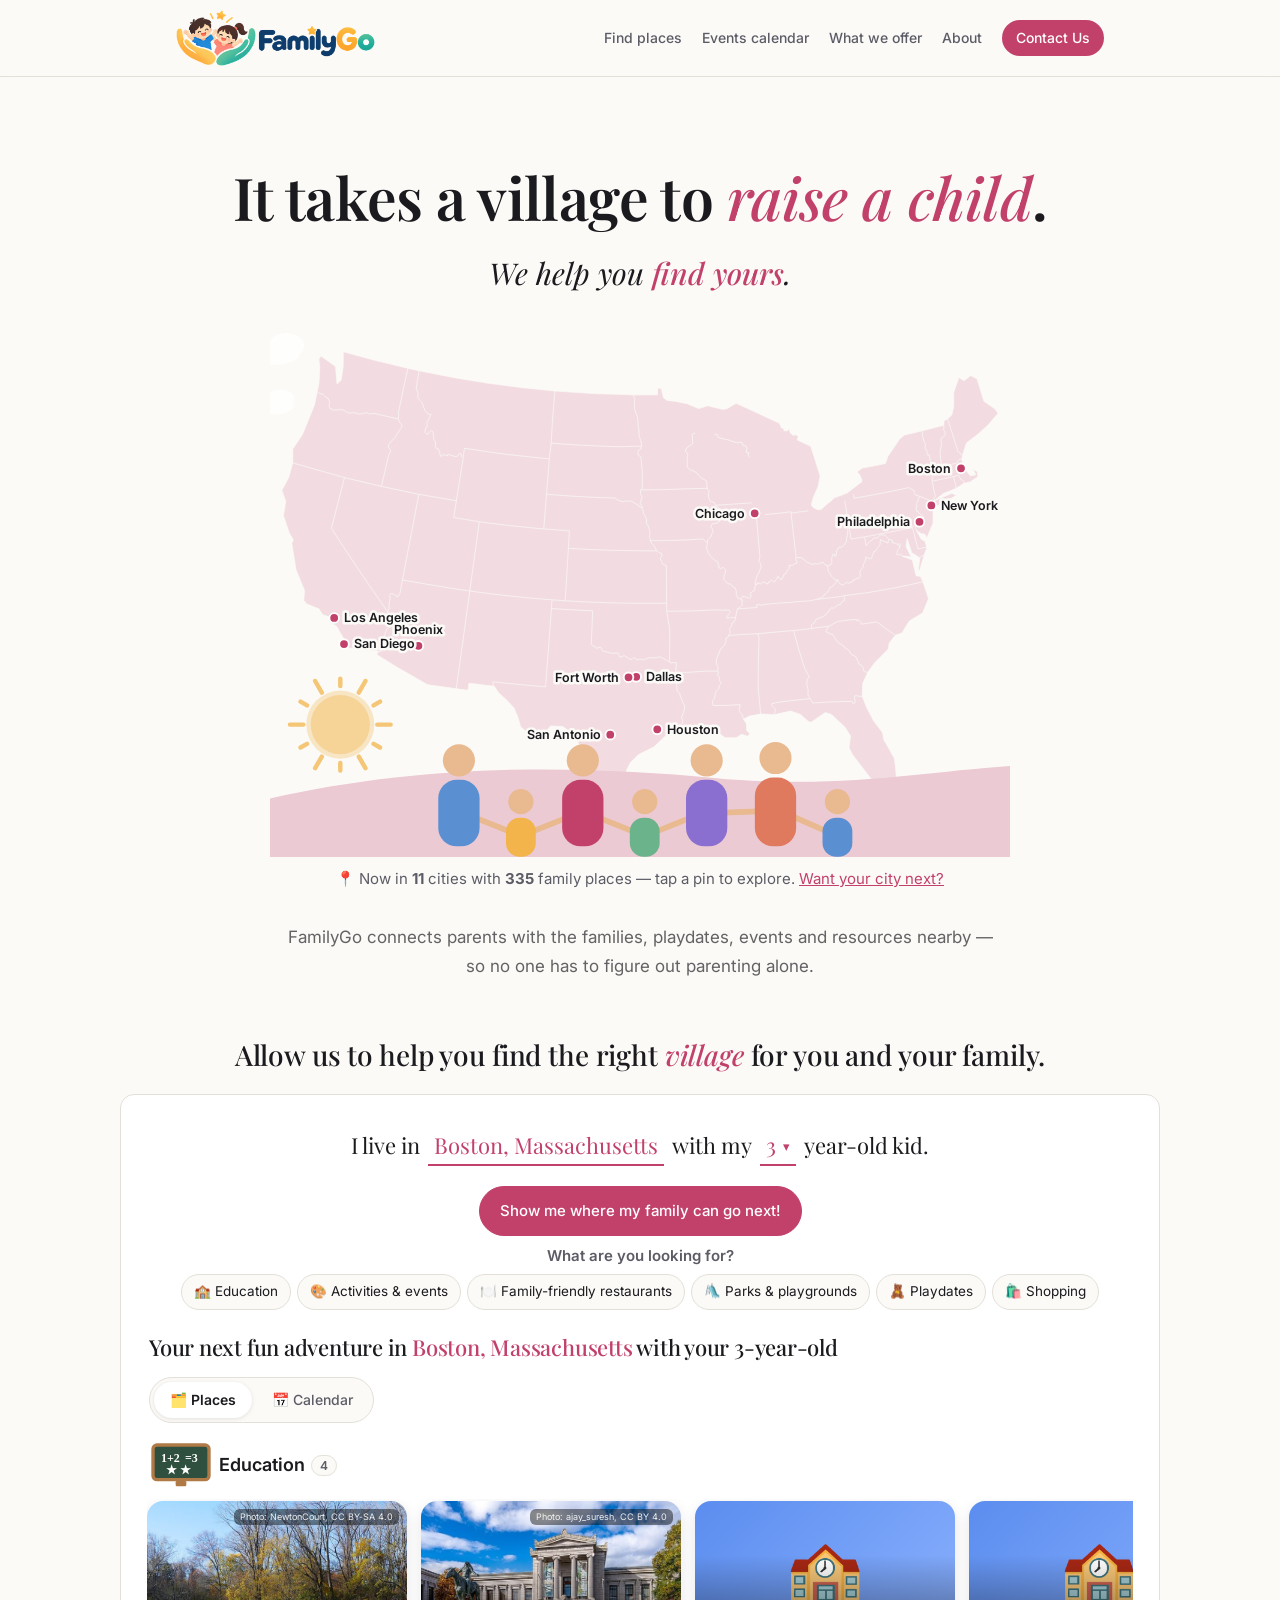
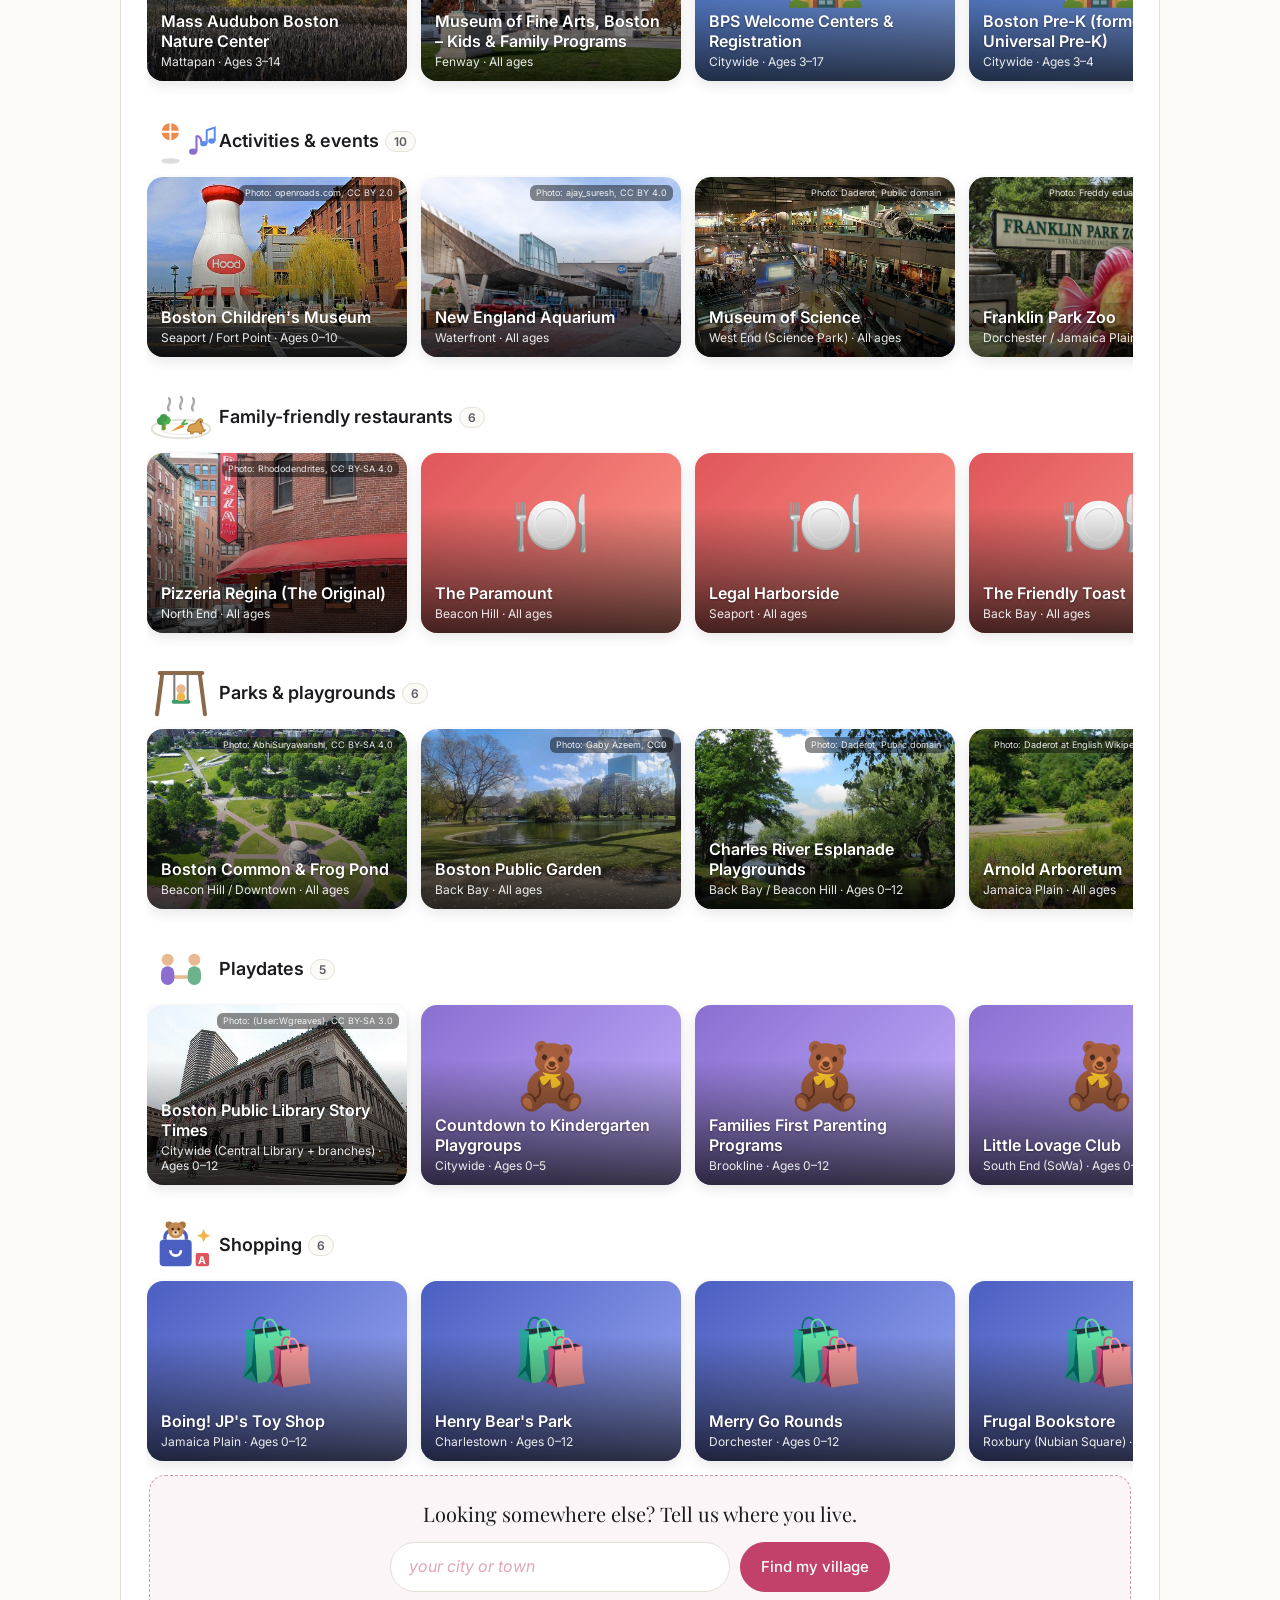
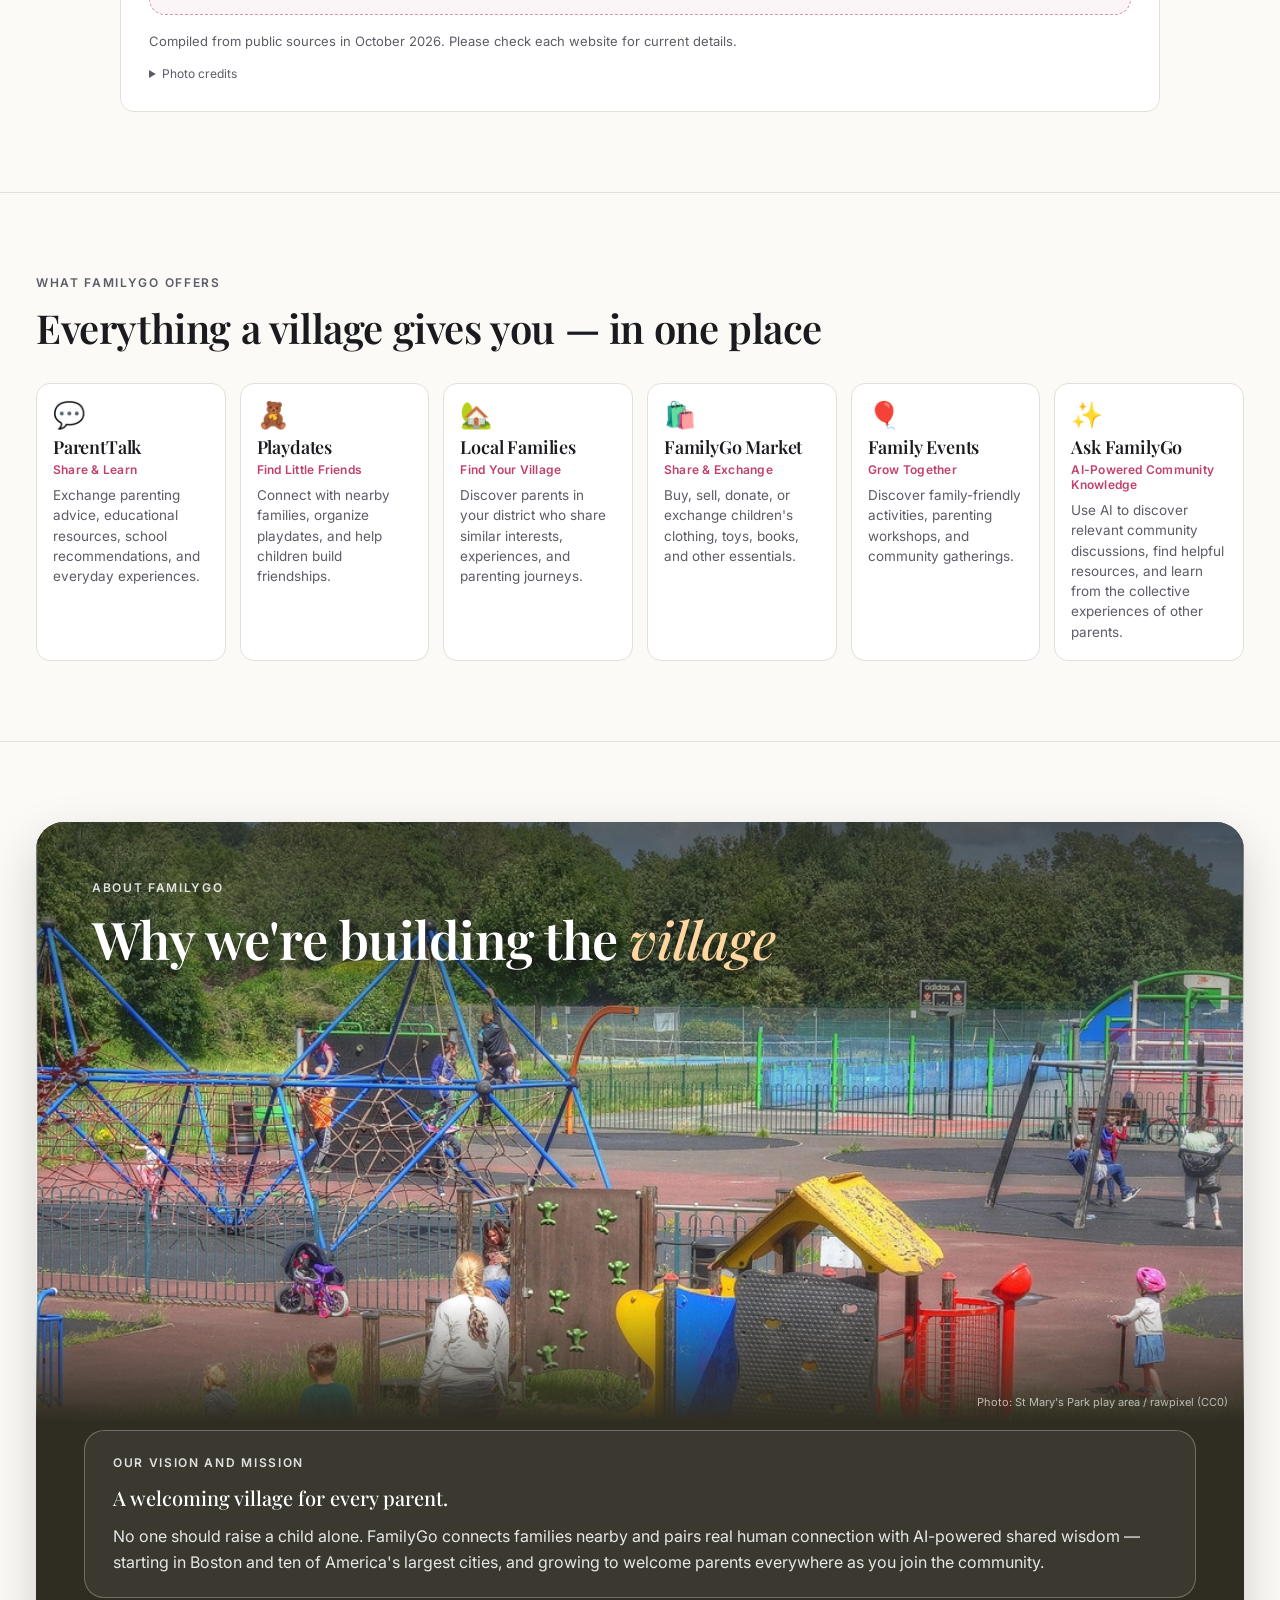
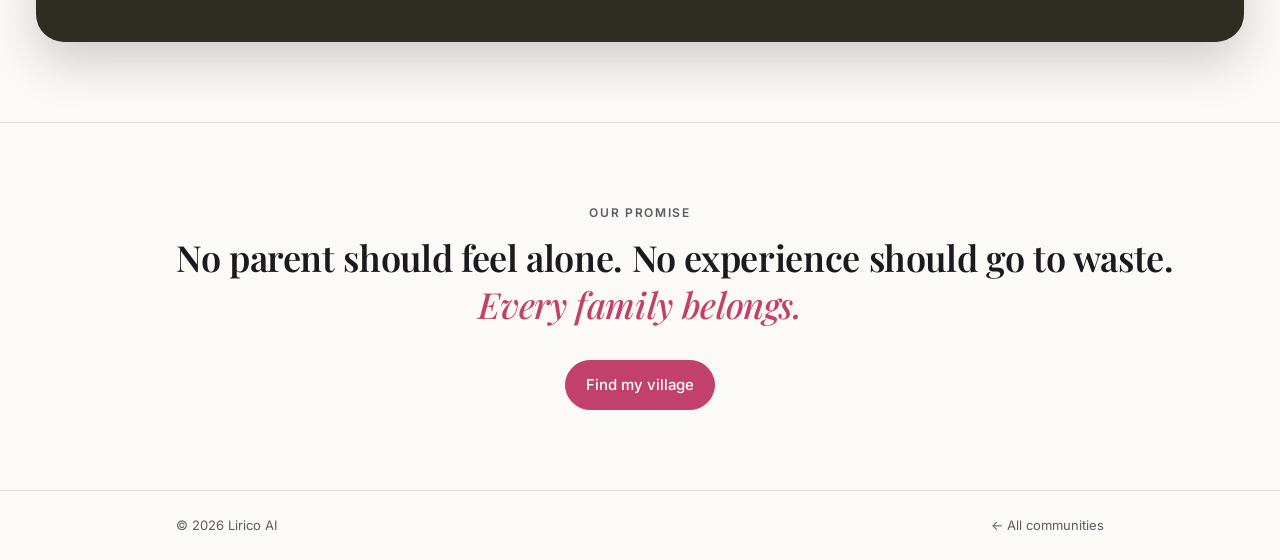
==== commit 346ec1fe: "update" ====
--- a/familygo.html
+++ b/familygo.html
@@ -98,13 +98,16 @@
     .na-map .land-dim { fill: color-mix(in srgb, var(--text) 7%, var(--bg)); }
     .na-map .state-lines { fill: none; stroke: var(--bg); stroke-width: .9; }
     .na-map .pin { cursor: pointer; }
-    .na-map .dot { fill: var(--accent); stroke: var(--surface); stroke-width: 3.5; }
+    .na-map .dot { fill: var(--accent); stroke: var(--surface); stroke-width: 2.5; }
     .na-map .pulse { fill: var(--accent); opacity: 0; }
-    .na-map .pin-label { font: 600 24px Inter, system-ui, sans-serif; fill: var(--text); paint-order: stroke; stroke: var(--bg); stroke-width: 7px; stroke-linejoin: round; }
+    .na-map .pin-label { font: 600 17px Inter, system-ui, sans-serif; fill: var(--text); paint-order: stroke; stroke: var(--bg); stroke-width: 7px; stroke-linejoin: round; }
     .na-map .pin:hover .dot { fill: color-mix(in srgb, var(--accent) 80%, #000); }
     @media (prefers-reduced-motion: no-preference) {
       .na-map .pulse { animation: pin-pulse 2.4s ease-out infinite; transform-box: fill-box; transform-origin: center; }
       .na-map .p2 { animation-delay: 1.2s; }
+      .na-map .pin:nth-of-type(3n+1) .pulse { animation-delay: .4s; } .na-map .pin:nth-of-type(3n+1) .p2 { animation-delay: 1.6s; }
+      .na-map .pin:nth-of-type(3n+2) .pulse { animation-delay: .8s; } .na-map .pin:nth-of-type(3n+2) .p2 { animation-delay: 2s; }
+      .na-map .pin:hover .pin-label { fill: var(--accent); }
     }
     @keyframes pin-pulse { 0% { transform: scale(.6); opacity: .55; } 100% { transform: scale(3.2); opacity: 0; } }
 
@@ -436,7 +439,7 @@
         <h1 class="serif">It takes a village to <em>raise a child</em>.</h1>
         <p class="sub serif">We help you <em>find yours</em>.</p>
         <svg class="village na-map hero-map" viewBox="0 0 1000 720" role="img" aria-labelledby="hero-map-title">
-          <title id="hero-map-title">Families holding hands in front of a map of the United States, with Boston pinned</title>
+          <title id="hero-map-title">Families holding hands in front of a map of the United States, with FamilyGo cities pinned</title>
           <g class="sun-group"><circle class="sun-halo" cx="95" cy="540" r="46"/><path class="sun-rays" d="M145.0 540.0L163.0 540.0M140.0 566.0L148.7 571.0M120.0 583.3L129.0 598.9M95.0 592.0L95.0 602.0M70.0 583.3L61.0 598.9M50.0 566.0L41.3 571.0M45.0 540.0L27.0 540.0M50.0 514.0L41.3 509.0M70.0 496.7L61.0 481.1M95.0 488.0L95.0 478.0M120.0 496.7L129.0 481.1M140.0 514.0L148.7 509.0"/><circle class="sun" cx="95" cy="540" r="40"/></g>
           <g class="cloud" style="--dur: 52s; --delay: -14s">
             <ellipse cx="0" cy="40" rx="40" ry="14"/><ellipse cx="22" cy="28" rx="24" ry="17"/><ellipse cx="-16" cy="33" rx="19" ry="12"/>
@@ -448,10 +451,60 @@
           <g transform="translate(0 20)">
             <path class="land" d="M99.0,16.0L141.6,27.7L186.4,38.5L201.4,41.8L247.8,50.9L293.0,58.4L339.2,64.5L385.6,69.2L438.3,72.7L491.4,74.4L523.6,74.4L523.6,65.6L528.8,65.4L531.7,78.0L536.6,81.9L547.6,83.1L563.6,86.3L579.2,92.8L591.7,89.2L611.4,94.0L616.6,93.4L630.1,85.8L645.6,92.9L661.8,100.4L675.5,106.8L688.7,112.8L690.9,118.7L695.0,120.5L694.3,122.9L698.7,123.1L701.5,120.3L703.0,125.7L706.7,129.0L711.1,128.4L713.8,130.9L712.4,135.3L730.8,143.8L737.3,164.4L743.5,184.1L740.6,198.5L734.5,212.5L731.9,221.2L731.8,223.6L734.2,226.7L740.5,229.6L744.9,229.0L762.8,213.6L779.7,207.1L799.8,191.7L799.7,189.3L796.9,182.5L793.4,178.5L800.2,173.4L816.4,170.3L831.6,167.2L835.0,157.2L836.7,155.0L850.4,134.8L856.7,128.9L881.1,123.0L910.6,115.6L910.7,109.5L915.5,107.1L921.3,101.7L924.0,89.9L923.9,71.1L930.9,50.9L937.7,55.3L946.8,48.4L955.5,52.8L964.8,83.2L979.0,92.7L984.0,99.2L970.4,115.2L956.2,127.9L941.1,139.5L936.2,155.3L934.8,161.2L937.9,173.2L946.6,183.8L953.7,182.4L949.7,174.6L956.1,178.3L956.6,185.1L946.3,192.0L938.1,193.7L926.7,201.0L919.6,204.0L910.1,207.6L897.5,217.7L921.4,207.2L927.6,210.2L905.4,223.1L894.5,225.7L894.4,222.8L890.7,230.4L896.0,230.2L896.1,247.6L887.5,268.3L884.8,262.6L880.7,262.3L873.7,257.8L880.1,269.4L885.4,272.5L887.6,281.2L883.9,291.4L877.8,312.0L876.0,311.5L878.1,294.6L867.1,287.7L861.0,268.9L859.7,279.6L866.6,293.5L854.0,292.3L867.9,297.2L873.3,319.1L878.8,319.5L882.4,327.1L890.0,349.7L881.8,369.3L863.9,380.1L854.1,396.1L845.0,399.3L836.9,409.6L835.6,417.9L817.0,436.6L807.9,449.4L800.9,464.6L800.4,481.6L806.4,497.1L816.2,515.8L827.8,530.7L829.6,540.6L843.8,565.6L845.7,581.2L846.3,590.2L843.4,605.0L837.5,608.9L826.7,607.8L821.8,598.3L813.0,594.3L799.0,576.2L786.8,560.0L782.4,551.4L784.5,535.5L777.0,523.5L758.7,506.3L750.4,503.7L731.4,516.7L727.6,515.9L716.7,506.2L703.5,501.7L681.1,506.8L663.1,505.7L647.9,508.5L639.8,512.7L643.9,518.7L644.2,528.2L648.8,532.5L645.2,535.8L637.4,532.9L630.0,537.8L615.1,537.9L599.3,526.4L581.7,530.0L566.8,525.1L554.2,527.0L537.2,532.8L518.7,550.3L498.3,560.4L486.9,571.4L481.9,581.8L481.5,597.8L482.4,609.0L486.3,616.9L478.0,617.5L463.1,612.1L446.8,604.5L441.2,593.4L437.2,576.9L425.5,563.2L419.0,549.2L409.5,532.7L395.7,522.6L379.1,522.0L365.0,539.5L348.6,531.2L338.8,523.2L334.9,509.9L329.4,497.1L318.6,485.7L309.2,477.3L302.9,468.2L268.9,464.1L267.6,473.7L251.9,471.6L212.8,466.0L171.0,442.0L144.0,425.2L146.7,421.0L121.8,418.5L99.7,415.5L99.1,403.0L89.9,387.0L81.8,382.2L81.4,375.1L71.2,371.4L66.0,363.6L49.4,356.9L45.6,352.0L46.7,338.9L35.3,311.2L29.4,275.4L31.5,270.3L25.9,260.6L18.1,237.6L21.3,218.5L16.0,203.4L25.4,185.8L30.7,166.3L30.8,147.5L43.7,128.2L51.8,108.5L59.9,88.7L66.2,57.9L67.2,37.4L66.0,25.8L69.1,22.0L88.6,36.1L90.6,59.5L96.1,54.7L98.9,35.7L99.0,16.0Z"/>
             <path class="state-lines" d="M878.8,211.8L875.7,210.8L872.4,209.8L870.6,206.7L870.5,204.1L868.0,202.5L863.5,199.7L840.6,204.5L815.9,209.4L789.4,214.2L788.5,208.6M648.9,159.0L648.6,158.9L648.6,158.9L646.2,156.4L647.1,152.5L643.5,152.6L643.9,148.8L644.7,146.8L643.0,143.7L639.0,142.5L637.8,138.8L634.6,138.7L630.1,139.0L620.4,135.6L606.0,132.3L604.4,128.2L601.8,127.6L601.8,127.5L600.9,128.1M591.1,200.7L590.5,198.1L590.2,192.5L589.5,190.5L583.7,187.3L579.3,183.5L578.0,181.0L576.1,179.5L570.6,176.4L568.6,176.3L563.6,171.9L563.9,166.8L563.7,160.4L564.8,154.5L561.2,150.2L563.4,145.9L566.8,143.5L570.7,140.8L571.2,140.8L570.5,127.7L574.7,126.2M781.7,248.0L776.7,217.3M704.1,234.2L712.9,233.0L720.8,232.0L727.2,231.0M926.8,200.9L927.0,197.3L923.6,184.9M894.9,191.1L898.2,208.8L900.0,210.4L896.9,213.6L898.2,216.2M631.5,363.6L631.2,365.9L630.3,369.3L629.2,375.2M536.1,366.7L536.1,355.9L536.0,355.9M803.5,266.3L785.2,269.4L781.7,248.0M753.1,305.5L757.5,304.3L759.3,300.7L758.9,295.5L760.6,290.0L763.1,290.2L763.7,292.8L765.2,291.6L765.4,289.3L765.5,285.0L768.8,280.3L771.1,280.5L773.3,279.5L775.2,278.1L779.2,272.0L779.1,269.5L780.0,264.2L780.8,257.9L780.7,252.4L779.5,249.5L781.7,248.0M659.2,397.2L638.3,398.2L619.7,399.5M602.3,223.6L619.8,222.5L637.6,221.2L650.8,220.4M591.2,274.6L589.9,280.5L591.9,287.5L595.1,292.2L598.7,296.0L603.0,299.0L604.7,300.0L606.4,304.4L606.9,308.3L609.0,309.2L612.3,307.5L616.0,311.0L615.2,315.5L613.8,319.0L612.9,323.2L615.6,326.6L619.5,329.7L621.5,329.6L626.6,334.5L628.5,335.1L630.3,340.7L629.9,344.3L632.6,349.9L634.6,349.1L638.1,352.6M604.9,447.8L606.4,449.0L604.8,452.5L607.8,457.2L607.2,460.2L609.9,464.1L607.3,466.6L606.6,471.1L603.0,474.9L601.5,480.0L599.9,485.7L597.6,488.4L598.7,494.2L616.4,494.1L635.2,493.0L634.8,496.9L633.8,500.8L635.2,503.7L638.1,506.3L639.0,510.1L639.6,512.4M179.0,324.7L208.4,329.7L243.4,335.5L270.0,339.5M731.9,390.0L731.7,385.0L735.5,383.0L736.4,380.3L738.7,377.1L742.5,376.0L746.7,374.4L750.7,371.8L752.3,369.5L755.6,367.1L755.2,365.4L759.5,361.6L761.3,363.4L767.5,358.1L770.7,358.0L773.0,353.7L776.6,352.1L775.9,348.8L775.9,345.8M755.3,387.1L757.1,386.2L766.7,380.7L784.0,378.3L793.0,378.0L793.4,380.1L795.1,378.2L798.6,381.7L799.0,384.4L819.9,381.2L845.0,399.3M893.9,217.8L878.8,211.8M878.8,211.8L876.9,213.3L875.1,219.1L872.9,221.7L874.4,224.5L873.1,227.8L873.8,231.5L875.8,231.8L876.7,234.2L883.4,238.9L881.8,241.9L878.4,245.9L877.4,247.6L874.3,250.5M522.6,285.2L520.2,280.1L517.5,277.1L514.5,273.4L514.1,271.4M502.9,202.7L503.2,180.8L501.3,158.4L498.5,156.5L496.9,152.9L497.8,149.7L501.5,147.1L501.8,143.7M502.7,226.5L499.9,226.2L498.4,225.0L497.6,223.1L493.0,221.1L488.6,218.0L482.5,218.1L478.4,218.0L477.0,219.0L470.7,217.0L466.4,213.9L432.3,212.6L406.8,211.2L373.7,208.7M629.2,375.2L629.1,377.1L627.5,380.6L624.3,383.1L623.8,387.0L621.1,390.3L621.7,397.2L619.7,399.5M536.1,366.7L558.7,366.6L579.3,366.0L598.9,365.1L620.2,365.4L621.9,368.2L620.0,370.9L618.0,373.5L617.0,375.9L629.2,375.2M539.9,435.2L540.1,414.6L540.2,391.6L536.1,366.7M604.9,447.8L605.6,443.1L603.0,437.0L603.2,431.4L607.0,423.0L608.8,418.0L612.0,414.7L614.1,413.2L616.3,406.7L616.1,403.3L619.4,401.4L619.7,399.5M604.9,447.8L588.4,447.7L567.2,449.3L548.3,449.7M659.2,397.2L683.0,395.0L707.3,392.9M659.2,397.2L660.9,401.6L660.0,432.3L659.6,470.1L663.1,505.7M938.1,193.7L936.7,190.3L933.4,188.4L930.5,182.8L923.6,184.9M894.7,174.4L894.9,191.1M894.9,191.1L907.9,188.3L923.6,184.9M381.1,351.4L380.3,363.1M270.0,339.5L251.7,471.6M251.9,217.5L248.2,240.2L282.8,245.9M369.9,255.6L373.7,208.7M377.4,161.0L373.7,208.7M63.6,71.7L66.9,72.3L71.6,73.8L74.8,77.0L78.9,79.6L80.6,84.7L79.9,88.6L80.2,92.1L83.6,94.0L87.5,95.0L94.2,94.4L98.0,94.6L103.4,97.1L105.5,99.0L109.0,99.1L113.1,98.2L120.2,100.4L126.7,99.4L130.2,98.3L134.0,100.3L140.3,99.4L173.0,106.9M501.8,143.7L501.8,139.5L500.8,136.0L499.5,132.2L498.7,127.4L498.6,122.1L498.0,120.8L497.4,114.0L497.4,110.9L497.1,108.1L496.4,103.4L494.5,98.6L492.7,94.3L492.5,90.1L492.4,85.6L492.9,82.7L493.1,80.0L491.6,76.6L491.4,74.3M380.0,139.7L411.0,141.9L444.4,143.6L470.8,144.5L501.8,143.7M731.9,390.0L721.8,391.4L707.3,392.9M755.3,387.1L753.5,389.3L751.1,394.2L756.7,397.4L760.2,398.3L764.8,405.2L767.6,409.0L775.1,413.6L776.8,416.3L781.9,419.4L785.0,424.6L791.8,428.4L794.0,433.5L795.6,435.9L795.2,437.7L799.2,439.7L801.8,443.8L802.5,448.2L804.4,448.8L807.9,449.4M731.9,390.0L755.3,387.1M729.8,484.9L728.5,482.3L726.9,479.5L727.0,475.6L727.0,471.4L725.5,467.1L725.7,459.6L728.5,455.1L726.3,451.1L722.6,444.1L715.4,421.4L707.3,392.9M850.6,279.8L852.4,277.3L849.7,275.3L848.5,276.7M868.1,253.6L852.7,256.9L837.8,259.8L825.4,262.3L819.8,263.4L803.5,266.3M836.1,269.8L834.1,267.1L831.3,264.2L825.6,263.4L822.5,265.8L820.9,267.9L815.6,267.9L813.7,270.8L810.3,272.3L807.8,275.6L805.5,278.1L803.5,266.3M270.0,339.5L282.8,245.9M381.1,351.4L398.8,352.7M403.2,281.8L403.2,281.0L404.7,258.2L369.9,255.6M381.1,351.4L359.0,349.6L327.7,346.6L298.7,343.3L270.0,339.5M369.9,255.6L352.4,254.0L317.5,250.3L300.1,248.2L282.8,245.9M669.2,236.0L669.2,236.1L687.7,234.4L703.9,232.4L704.1,234.2M711.0,294.5L709.2,278.3L706.6,255.4L704.1,234.2M657.3,238.4L657.2,238.4L659.6,265.6L662.0,292.8L660.6,299.5L662.2,301.1L663.5,305.1L663.6,308.3L662.3,309.8L661.3,313.8L658.0,319.3L656.0,325.8L655.8,330.6M591.1,200.7L591.4,202.0L593.8,205.6L592.3,207.5L592.7,212.4L593.5,214.5L594.7,218.1L600.4,220.1L602.3,223.6M591.1,200.7L568.9,201.2L544.3,202.1L521.3,202.7L502.9,202.7M514.1,271.4L529.9,271.3L545.7,271.1L566.0,270.3L585.2,269.1L588.7,272.7L591.2,274.6M602.3,223.6L603.4,225.3L605.5,226.4L606.5,228.9L609.3,230.6L611.2,232.5L610.6,238.9L607.7,244.4L606.7,246.2L602.8,247.8L596.9,249.2L595.6,253.4L597.8,255.1L598.7,258.7L596.7,262.9L595.7,266.5L591.4,270.3L591.2,274.6M514.1,271.4L513.0,267.2L513.4,263.0L513.1,258.9L511.3,252.1L510.1,249.3L508.8,248.5L508.7,243.1L507.6,239.2L504.5,234.7L504.6,232.8L503.5,228.9L502.7,226.5M502.7,226.5L502.8,224.4L500.0,221.7L501.4,217.9L502.3,214.1L502.7,211.6L500.6,208.4L500.6,202.7L502.9,202.7M878.8,294.6L879.8,292.7L883.9,291.4M850.6,279.8L850.4,278.4L848.5,276.7M739.2,350.7L766.7,347.7L775.9,345.8M836.1,269.8L835.0,274.6L824.8,270.0L824.5,276.4L822.8,279.1L819.9,282.8L817.8,286.3L816.3,285.6L814.9,289.2L813.7,292.4L813.2,294.7L810.8,296.0L807.9,294.9L805.2,293.5L804.3,298.8L802.0,303.5L801.7,307.1L798.7,310.7L797.0,315.2L797.7,317.8L797.7,320.0L795.1,322.3L792.5,322.4L790.5,324.5L788.3,324.0L788.3,326.1L781.8,329.1L779.4,327.8L774.1,331.5L771.0,330.1L768.6,328.3L767.2,324.4M775.9,345.8L807.1,341.8L843.6,335.4L862.9,331.3L882.4,327.1M848.5,276.7L844.7,274.8L840.7,274.1L841.5,271.4L838.8,270.1L836.1,269.8M850.6,279.8L850.6,281.7L848.0,284.5L847.0,290.1L849.7,290.9L852.4,289.3L854.0,292.3M894.7,174.4L890.8,155.4L888.4,155.8L887.9,155.0L888.2,151.5L885.2,145.9L885.7,140.7L884.0,137.5L881.9,130.8L881.9,127.7L881.1,123.0M908.5,171.4L894.7,174.4M539.9,435.2L531.6,430.7L526.1,428.2L521.7,429.9L515.0,429.7L511.0,429.7L507.7,431.6L504.4,432.6L501.6,431.4L495.2,432.6L492.3,428.7L489.2,432.1L484.0,430.5L478.6,426.7L472.8,429.0L470.4,423.2L461.5,423.6L455.8,422.2L449.4,420.3L446.7,415.3L441.6,416.7L438.6,414.6L434.1,411.9L435.1,389.4L436.1,366.3L417.4,365.4L398.8,364.4L380.3,363.1M548.3,449.7L550.1,474.9L553.4,477.4L554.5,481.0L556.4,486.4L558.8,491.7L560.6,494.9L558.9,503.5L557.7,506.1L556.1,511.7L557.6,513.2L557.7,517.9L554.7,521.1L552.7,524.6L554.5,527.6M539.9,435.2L541.0,436.7L544.7,436.3L549.2,436.3L548.3,449.7M380.3,363.1L375.7,424.7L372.4,468.9L354.2,467.4L318.8,464.1L301.1,462.2L301.1,464.2L302.9,468.2M380.0,139.7L377.4,161.0M260.6,159.3L261.0,158.5L262.8,146.7L295.0,151.4L320.4,154.9L350.0,158.1L377.4,161.0M380.0,139.7L381.6,111.4L385.0,69.0M729.8,484.9L689.3,489.3L678.0,491.7L677.8,493.5L682.9,498.8L682.3,503.5L681.1,506.8M800.4,481.6L796.1,481.8L791.9,480.7L789.7,481.8L790.8,489.9L788.5,492.3L786.5,488.5L753.7,489.5L733.6,490.8L729.8,484.9M711.0,294.5L717.2,294.3L720.6,296.2L726.0,300.9L730.0,302.1L733.0,303.6L737.2,302.4L740.5,303.3L744.2,301.5L747.6,300.7L749.4,303.7L753.1,305.5M739.2,350.7L726.8,353.0L710.4,353.9L705.1,354.8L694.4,355.3L683.6,356.2L673.6,357.1L662.1,358.7L661.4,357.7L657.7,358.1L658.1,361.8L631.5,363.6M638.1,352.6L637.7,355.0L638.3,358.7L635.5,360.8L631.5,363.6M753.1,305.5L753.8,307.7L754.3,312.5L756.9,315.9L758.3,319.3L761.4,322.0L763.6,324.5L767.2,324.4M655.8,330.6L656.1,332.4L654.3,335.8L656.0,337.9L652.9,339.9L649.0,342.2L650.1,347.3L647.8,349.4L643.2,347.6L638.2,346.7L637.1,349.1L638.1,352.6M711.0,294.5L710.1,295.7L712.1,300.4L711.5,302.2L708.5,302.6L705.9,305.0L701.6,304.6L701.7,309.2L699.4,311.2L697.4,315.5L695.0,316.5L691.7,323.9L687.8,322.3L686.4,319.5L683.7,324.5L682.0,327.3L677.8,324.9L673.8,327.6L672.6,330.0L666.7,326.9L663.0,329.9L658.2,328.4L658.2,331.0L655.8,330.6M739.2,350.7L744.3,348.6L747.9,346.7L749.2,344.2L753.9,340.7L755.5,338.0L755.7,336.0L761.0,332.5L767.2,324.4M522.6,285.2L526.8,288.3L529.1,288.2L529.7,291.6L527.2,296.0L528.6,298.2L530.8,303.2L535.6,305.3L535.8,330.6L536.0,355.9M536.0,355.9L519.8,356.1L486.5,356.0L453.2,355.2L434.7,354.6L416.2,353.7L398.8,352.7M522.6,285.2L498.1,285.1L457.3,284.4L434.2,283.5L403.2,281.8L403.2,281.8M398.8,352.7L401.1,318.1L403.2,281.8M874.3,250.5L870.3,250.1L869.0,251.5L868.1,253.6M874.3,250.5L872.3,253.5L873.7,257.8M868.1,253.6L875.7,282.7L887.5,280.1M179.0,324.7L201.1,208.8M179.0,324.7L175.5,343.3L174.6,344.0L172.7,347.3L170.3,345.9L167.1,343.5L163.3,342.8L161.4,345.4L162.5,348.9L161.5,353.8L160.9,358.4L161.0,363.1L158.9,367.4M100.7,186.2L150.6,198.1L150.6,198.1M146.6,421.1L149.2,421.6L152.2,417.4L149.5,413.6L149.5,410.0L149.3,405.7L154.1,401.2L157.6,390.9L164.3,387.2L161.6,382.1L160.0,377.3L159.3,372.9L158.9,369.6L158.9,367.4M100.7,186.2L30.7,166.3M100.7,186.2L83.0,254.7L108.6,293.9L134.1,331.7L158.9,367.4M173.0,106.9L174.0,102.9L173.4,99.1L180.0,67.4L186.4,38.5M251.9,217.5L201.1,208.8M251.9,217.5L261.1,159.8L260.6,159.3M173.0,106.9L175.8,112.1L178.0,114.6L178.1,118.2L175.9,120.8L172.4,126.3L168.5,133.1L164.0,136.9L160.5,141.5L159.6,145.2L162.3,147.4L163.0,150.7L160.1,156.9L150.6,198.1M260.6,159.3L259.0,157.7L257.9,154.2L256.3,153.3L253.2,157.5L249.3,157.6L240.3,154.6L239.5,156.8L234.2,155.0L230.6,157.7L228.8,151.1L227.4,147.4L224.2,146.3L223.5,144.4L223.6,138.2L221.3,134.8L220.8,127.2L219.5,123.6L217.7,122.6L215.4,125.5L211.7,127.7L209.3,124.8L210.3,118.9L212.4,117.8L212.2,111.7L215.0,105.9L217.7,101.2L213.0,100.0L209.6,95.9L206.6,88.0L204.7,83.9L201.6,81.0L199.4,76.8L200.3,72.7L197.5,65.8L201.4,41.8M201.1,208.8L150.6,198.1M936.2,155.3L934.5,156.0L932.9,153.0L928.9,150.5L929.0,148.1L915.8,107.4M908.5,171.4L928.5,166.4L929.6,163.7L932.7,161.3L934.8,161.2M908.5,171.4L906.6,169.4L907.1,166.1L906.0,160.0L906.1,158.5L905.3,152.9L906.0,147.9L906.8,145.6L907.4,139.7L906.8,136.0L906.7,133.6L909.6,131.7L912.5,128.1L912.4,125.1L910.4,122.2L910.6,115.6L910.6,115.5"/>
-            <a class="pin" href="#district" data-city="Boston, Massachusetts" aria-label="Show Boston, Massachusetts">
-              <circle class="pulse" cx="933.8" cy="173.7" r="12"/><circle class="pulse p2" cx="933.8" cy="173.7" r="12"/>
-              <circle class="dot" cx="933.8" cy="173.7" r="8"/>
-              <text class="pin-label" x="914" y="181" text-anchor="end">Boston</text>
+            <a class="pin" href="#district" data-key="boston" data-city="Boston, Massachusetts" aria-label="Show Boston, Massachusetts">
+              <circle class="pulse" cx="933.8" cy="173.7" r="9"/><circle class="pulse p2" cx="933.8" cy="173.7" r="9"/>
+              <circle class="dot" cx="933.8" cy="173.7" r="6.5"/>
+              <text class="pin-label" x="920.8" y="179.7" text-anchor="end">Boston</text>
+            </a>
+            <a class="pin" href="#district" data-key="newyork" data-city="New York, New York" aria-label="Show New York, New York">
+              <circle class="pulse" cx="893.7" cy="223.9" r="9"/><circle class="pulse p2" cx="893.7" cy="223.9" r="9"/>
+              <circle class="dot" cx="893.7" cy="223.9" r="6.5"/>
+              <text class="pin-label" x="906.7" y="229.9" text-anchor="start">New York</text>
+            </a>
+            <a class="pin" href="#district" data-key="philadelphia" data-city="Philadelphia, Pennsylvania" aria-label="Show Philadelphia, Pennsylvania">
+              <circle class="pulse" cx="877.7" cy="246.0" r="9"/><circle class="pulse p2" cx="877.7" cy="246.0" r="9"/>
+              <circle class="dot" cx="877.7" cy="246.0" r="6.5"/>
+              <text class="pin-label" x="864.7" y="252.0" text-anchor="end">Philadelphia</text>
+            </a>
+            <a class="pin" href="#district" data-key="chicago" data-city="Chicago, Illinois" aria-label="Show Chicago, Illinois">
+              <circle class="pulse" cx="655.0" cy="234.5" r="9"/><circle class="pulse p2" cx="655.0" cy="234.5" r="9"/>
+              <circle class="dot" cx="655.0" cy="234.5" r="6.5"/>
+              <text class="pin-label" x="642.0" y="240.5" text-anchor="end">Chicago</text>
+            </a>
+            <a class="pin" href="#district" data-key="dallas" data-city="Dallas, Texas" aria-label="Show Dallas, Texas">
+              <circle class="pulse" cx="494.9" cy="455.5" r="9"/><circle class="pulse p2" cx="494.9" cy="455.5" r="9"/>
+              <circle class="dot" cx="494.9" cy="455.5" r="6.5"/>
+              <text class="pin-label" x="507.9" y="461.5" text-anchor="start">Dallas</text>
+            </a>
+            <a class="pin" href="#district" data-key="fortworth" data-city="Fort Worth, Texas" aria-label="Show Fort Worth, Texas">
+              <circle class="pulse" cx="484.5" cy="456.1" r="9"/><circle class="pulse p2" cx="484.5" cy="456.1" r="9"/>
+              <circle class="dot" cx="484.5" cy="456.1" r="6.5"/>
+              <text class="pin-label" x="471.5" y="462.1" text-anchor="end">Fort Worth</text>
+            </a>
+            <a class="pin" href="#district" data-key="houston" data-city="Houston, Texas" aria-label="Show Houston, Texas">
+              <circle class="pulse" cx="523.3" cy="526.4" r="9"/><circle class="pulse p2" cx="523.3" cy="526.4" r="9"/>
+              <circle class="dot" cx="523.3" cy="526.4" r="6.5"/>
+              <text class="pin-label" x="536.3" y="532.4" text-anchor="start">Houston</text>
+            </a>
+            <a class="pin" href="#district" data-key="sanantonio" data-city="San Antonio, Texas" aria-label="Show San Antonio, Texas">
+              <circle class="pulse" cx="459.8" cy="533.7" r="9"/><circle class="pulse p2" cx="459.8" cy="533.7" r="9"/>
+              <circle class="dot" cx="459.8" cy="533.7" r="6.5"/>
+              <text class="pin-label" x="446.8" y="539.7" text-anchor="end">San Antonio</text>
+            </a>
+            <a class="pin" href="#district" data-key="phoenix" data-city="Phoenix, Arizona" aria-label="Show Phoenix, Arizona">
+              <circle class="pulse" cx="200.6" cy="413.5" r="9"/><circle class="pulse p2" cx="200.6" cy="413.5" r="9"/>
+              <circle class="dot" cx="200.6" cy="413.5" r="6.5"/>
+              <text class="pin-label" x="200.6" y="397.5" text-anchor="middle">Phoenix</text>
+            </a>
+            <a class="pin" href="#district" data-key="losangeles" data-city="Los Angeles, California" aria-label="Show Los Angeles, California">
+              <circle class="pulse" cx="86.7" cy="375.9" r="9"/><circle class="pulse p2" cx="86.7" cy="375.9" r="9"/>
+              <circle class="dot" cx="86.7" cy="375.9" r="6.5"/>
+              <text class="pin-label" x="99.7" y="381.9" text-anchor="start">Los Angeles</text>
+            </a>
+            <a class="pin" href="#district" data-key="sandiego" data-city="San Diego, California" aria-label="Show San Diego, California">
+              <circle class="pulse" cx="100.0" cy="411.1" r="9"/><circle class="pulse p2" cx="100.0" cy="411.1" r="9"/>
+              <circle class="dot" cx="100.0" cy="411.1" r="6.5"/>
+              <text class="pin-label" x="113.0" y="417.1" text-anchor="start">San Diego</text>
             </a>
           </g>
           <!-- Families stand on a hill in front of the map -->
@@ -471,7 +524,7 @@
           </g>
           </g>
         </svg>
-        <p class="where-now">📍 Now in <button type="button" class="link-btn" data-city="Boston, Massachusetts">Boston, MA · <span class="count-boston"></span> places</button>, with more cities on the way. <a href="familygo-contact.html">Want your city next?</a></p>
+        <p class="where-now">📍 Now in <b id="city-count">11</b> cities with <b id="place-count"></b> family places — tap a pin to explore. <a href="familygo-contact.html">Want your city next?</a></p>
         <p class="lede"><span class="line">FamilyGo connects parents with the families, playdates, events and resources nearby —</span> <span class="line">so no one has to figure out parenting alone.</span></p>
         <div id="district">
           <h2 class="ask">Allow us to help you find the right <em>village</em> for you and your family.</h2>
@@ -530,7 +583,7 @@
               <div id="weeks"></div>
             </div>
             <form class="where" id="where-form">
-              <label class="where-q serif" for="where-input" id="where-q">Not in Boston? Tell us where you live.</label>
+              <label class="where-q serif" for="where-input" id="where-q">Looking somewhere else? Tell us where you live.</label>
               <div class="where-row">
                 <span class="combo">
                   <input id="where-input" type="text" placeholder="your city or town" autocomplete="off" required
@@ -584,7 +637,7 @@
             <article class="glass">
               <p class="label">Our Vision and Mission</p>
               <p class="statement">A welcoming village for every parent.</p>
-              <p>No one should raise a child alone. FamilyGo connects families nearby and pairs real human connection with AI-powered shared wisdom — starting in Boston, and growing to welcome parents everywhere as you join the community.</p>
+              <p>No one should raise a child alone. FamilyGo connects families nearby and pairs real human connection with AI-powered shared wisdom — starting in Boston and ten of America's largest cities, and growing to welcome parents everywhere as you join the community.</p>
             </article>
           </div>
         </div>
@@ -611,6 +664,26 @@
   </footer>
   <script src="data/boston.js"></script>
   <script src="data/boston-events.js"></script>
+  <script src="data/newyork.js"></script>
+  <script src="data/newyork-events.js"></script>
+  <script src="data/losangeles.js"></script>
+  <script src="data/losangeles-events.js"></script>
+  <script src="data/houston.js"></script>
+  <script src="data/houston-events.js"></script>
+  <script src="data/chicago.js"></script>
+  <script src="data/chicago-events.js"></script>
+  <script src="data/phoenix.js"></script>
+  <script src="data/phoenix-events.js"></script>
+  <script src="data/sanantonio.js"></script>
+  <script src="data/sanantonio-events.js"></script>
+  <script src="data/philadelphia.js"></script>
+  <script src="data/philadelphia-events.js"></script>
+  <script src="data/dallas.js"></script>
+  <script src="data/dallas-events.js"></script>
+  <script src="data/fortworth.js"></script>
+  <script src="data/fortworth-events.js"></script>
+  <script src="data/sandiego.js"></script>
+  <script src="data/sandiego-events.js"></script>
   <script>
     document.getElementById('y').textContent = new Date().getFullYear();
     const OPTIONS = [
@@ -636,12 +709,28 @@
                         playdates: '🧸', shopping: '🛍️' };
     const noteEl = document.getElementById('results-note');
 
-    // Real listings exist for Boston, MA (data/boston.js); other places get the generic preview.
-    function isBoston(place) {
+    // Cities with real listings (data/<key>.js and data/<key>-events.js); other places get the generic preview.
+    const CITIES = [
+      { key: 'boston',       name: 'Boston, Massachusetts',    city: /^(east |south )?boston$/,                                  region: /massachusetts|\bma\b/ },
+      { key: 'newyork',      name: 'New York, New York',       city: /^(new york( city)?|nyc|manhattan|brooklyn|queens|(the )?bronx|staten island)$/, region: /new york|\bny\b/ },
+      { key: 'losangeles',   name: 'Los Angeles, California',  city: /^los angeles$/,                                            region: /california|\bca\b/ },
+      { key: 'houston',      name: 'Houston, Texas',           city: /^houston$/,                                                region: /texas|\btx\b/ },
+      { key: 'chicago',      name: 'Chicago, Illinois',        city: /^chicago$/,                                                region: /illinois|\bil\b/ },
+      { key: 'phoenix',      name: 'Phoenix, Arizona',         city: /^phoenix$/,                                                region: /arizona|\baz\b/ },
+      { key: 'sanantonio',   name: 'San Antonio, Texas',       city: /^san antonio$/,                                            region: /texas|\btx\b/ },
+      { key: 'philadelphia', name: 'Philadelphia, Pennsylvania', city: /^(philadelphia|philly)$/,                                region: /pennsylvania|\bpa\b/ },
+      { key: 'dallas',       name: 'Dallas, Texas',            city: /^dallas$/,                                                 region: /texas|\btx\b/ },
+      { key: 'fortworth',    name: 'Fort Worth, Texas',        city: /^(fort|ft\.?) worth$/,                                     region: /texas|\btx\b/ },
+      { key: 'sandiego',     name: 'San Diego, California',    city: /^san diego$/,                                              region: /california|\bca\b/ },
+    ];
+    function cityKey(place) {
       const [city, ...rest] = place.toLowerCase().split(',').map(t => t.trim());
       const region = rest.join(' ');
-      return /^(east |south )?boston$/.test(city) && (!region || /massachusetts|\bma\b/.test(region));
-    }
+      const c = CITIES.find(c => c.city.test(city) && (!region || c.region.test(region)));
+      return c ? c.key : null;
+    }
+    const placesFor = place => window.FAMILYGO_PLACES?.[cityKey(place)];
+    const eventsFor = place => window.FAMILYGO_EVENTS?.[cityKey(place)];
 
     const ANIM = {
       education: `<svg viewBox="0 0 48 36"><rect x="3" y="3" width="42" height="26" rx="3" fill="#2f4f3f" stroke="#b07a46" stroke-width="2.5"/>
@@ -721,9 +810,9 @@
       const picked = chips.filter(c => c.getAttribute('aria-pressed') === 'true').map(c => c.dataset.tag);
       const place = document.getElementById('district-input').value.trim();
       creditsEl.hidden = true;
-      if (isBoston(place) && window.FAMILYGO_PLACES?.boston) {
+      if (placesFor(place)) {
         const age = ageSel.value === '' ? null : Number(ageSel.value);
-        const list = window.FAMILYGO_PLACES.boston
+        const list = placesFor(place)
           .filter(p => !picked.length || picked.includes(p.tag))
           .filter(p => age === null || (p.ageMin <= age && age <= p.ageMax));
         optionsEl.replaceChildren(...rows(list.map(p => ({
@@ -766,8 +855,8 @@
       return `${(h % 12) || 12}${m ? ':' + pad2(m) : ''} ${h < 12 ? 'am' : 'pm'}`;
     }
     function filteredEvents() {
-      const all = window.FAMILYGO_EVENTS?.boston;
-      if (!all || !isBoston(input.value.trim())) return null;
+      const all = eventsFor(input.value.trim());
+      if (!all) return null;
       const picked = chips.filter(c => c.getAttribute('aria-pressed') === 'true').map(c => c.dataset.tag);
       const age = ageSel.value === '' ? null : Number(ageSel.value);
       return all.filter(e => (!picked.length || picked.includes(e.tag)) && (age === null || (e.ageMin <= age && age <= e.ageMax)))
@@ -965,7 +1054,7 @@
       const legend = document.getElementById('cal-legend');
       if (!events) {
         document.getElementById('cal-title').textContent = 'Coming soon';
-        weeksEl.innerHTML = '<p class="wk-empty">The events calendar is available for Boston for now. More cities are on the way.</p>';
+        weeksEl.innerHTML = '<p class="wk-empty">The events calendar isn\'t available for this city yet. Pick a pinned city on the map, or tell us where you live — more cities are on the way.</p>';
         legend.replaceChildren();
         return;
       }
@@ -1154,13 +1243,11 @@
       if (!value) return;
       document.getElementById('district-name').textContent = value;
       anchorWeek = null; pickedEvent = null;
-      document.getElementById('where-q').textContent = isBoston(value)
-        ? 'Not in Boston? Tell us where you live.'
-        : 'Looking somewhere else? Tell us where you live.';
+      document.getElementById('where-q').textContent = 'Looking somewhere else? Tell us where you live.';
       mainAC.close();
       renderAge();
       // The main button (or Enter) jumps to the week of the next upcoming event; other searches just refresh
-      const jumpToNext = !!e.submitter && window.FAMILYGO_EVENTS?.boston && isBoston(value);
+      const jumpToNext = !!e.submitter && !!eventsFor(value);
       if (jumpToNext) {
         const next = (filteredEvents() || []).find(ev => ev.date > todayIso || (ev.date === todayIso && (!ev.start || ev.start >= new Date().toTimeString().slice(0, 5))));
         const target = mondayOf(next ? new Date(next.date + 'T12:00:00') : new Date());
@@ -1186,7 +1273,11 @@
     });
 
     // Map pins and the city list jump to that city's results
-    document.querySelector('.count-boston').textContent = window.FAMILYGO_PLACES?.boston?.length ?? '';
+    const live = CITIES.filter(c => window.FAMILYGO_PLACES?.[c.key]);
+    document.getElementById('city-count').textContent = live.length;
+    document.getElementById('place-count').textContent = live.reduce((n, c) => n + window.FAMILYGO_PLACES[c.key].length, 0);
+    // Only show pins for cities whose data has loaded
+    document.querySelectorAll('.pin[data-key]').forEach(pin => { if (!window.FAMILYGO_PLACES?.[pin.dataset.key]) pin.remove(); });
     document.querySelectorAll('.hero [data-city]').forEach(el => el.addEventListener('click', e => {
       e.preventDefault();
       input.value = el.dataset.city;
